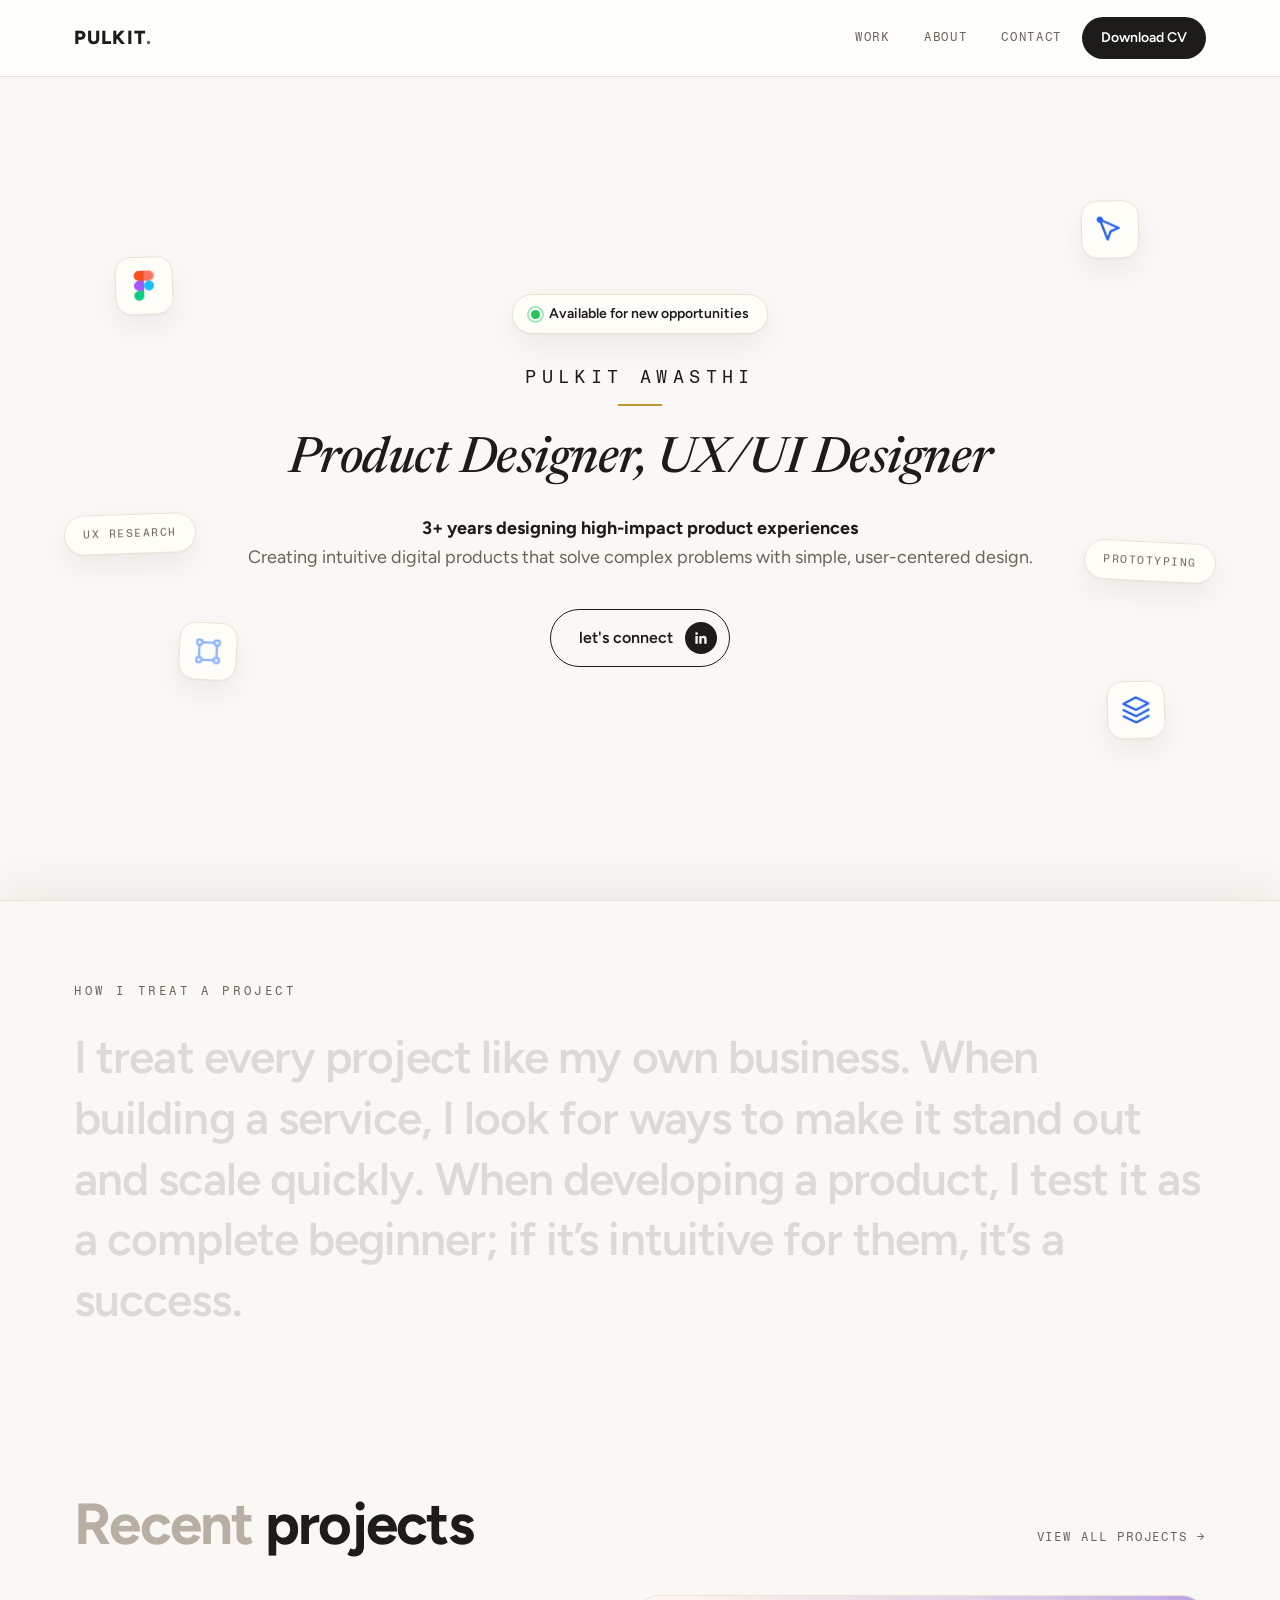
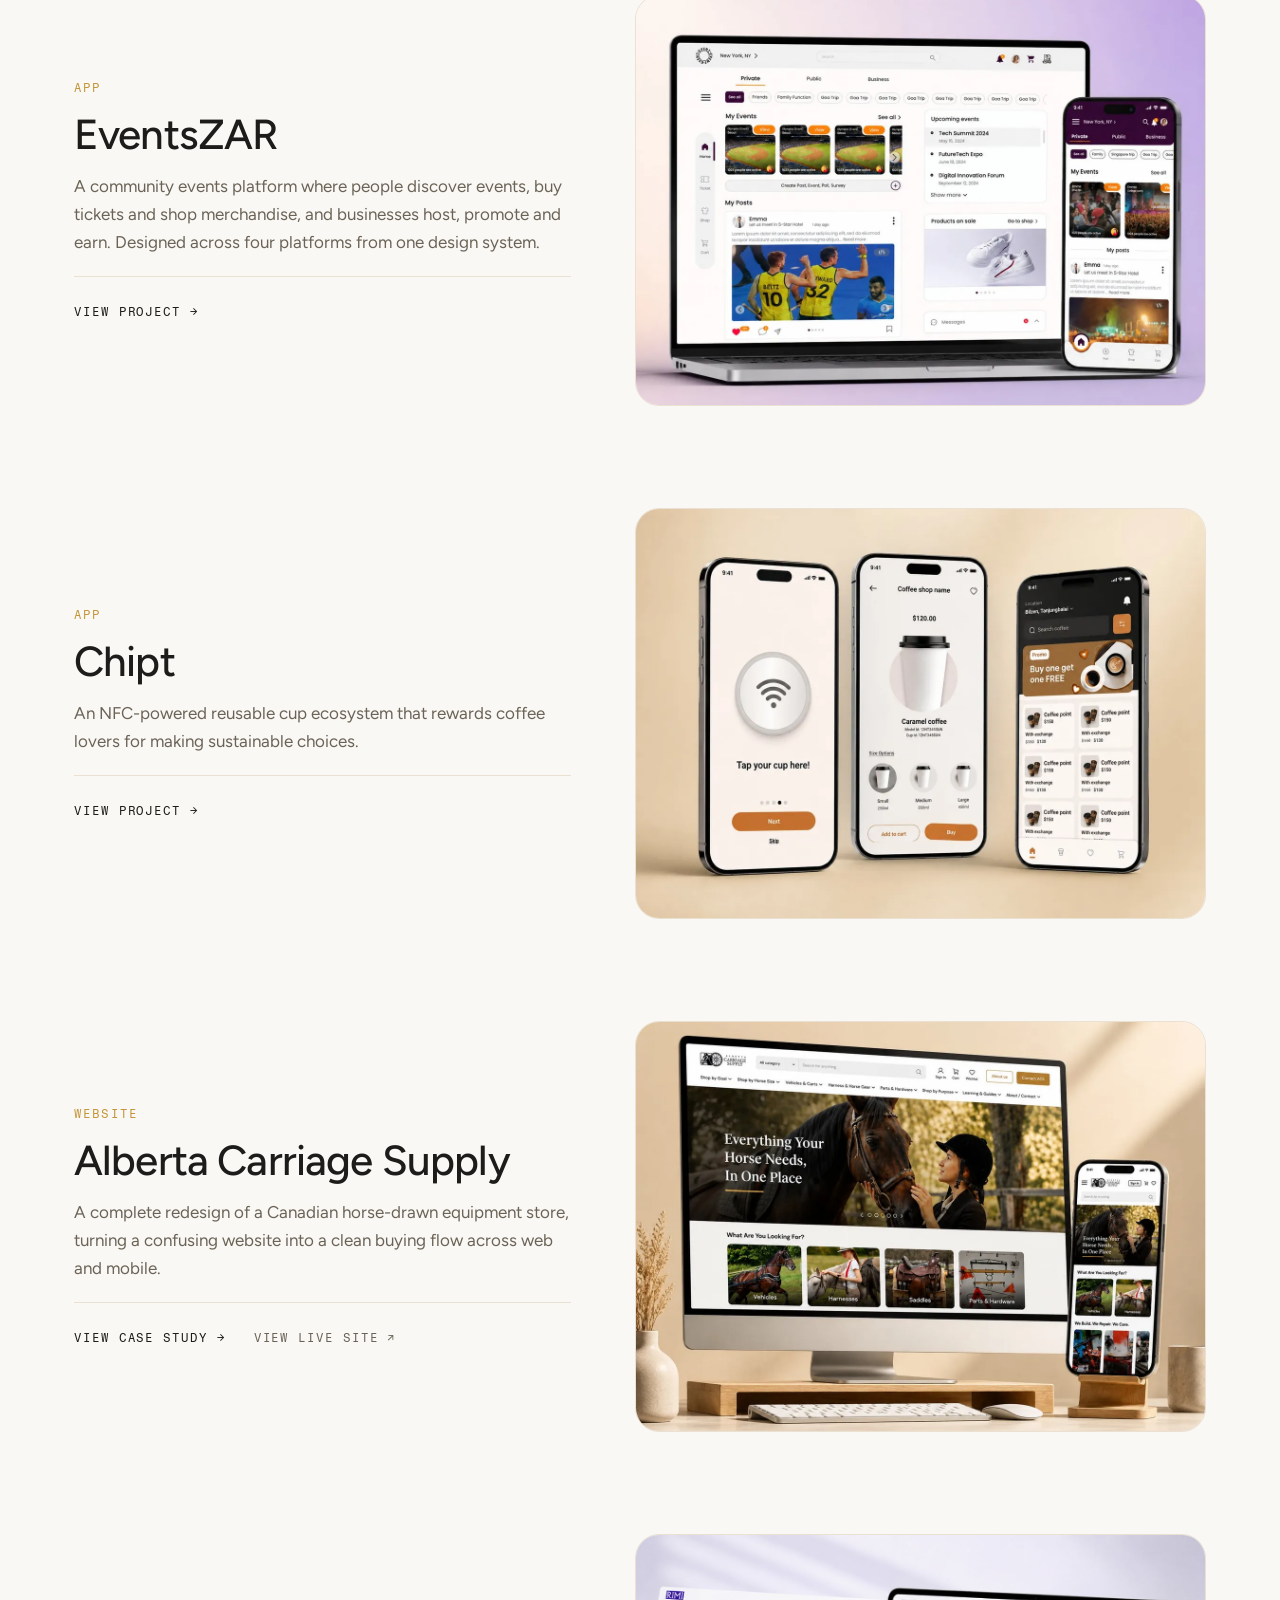
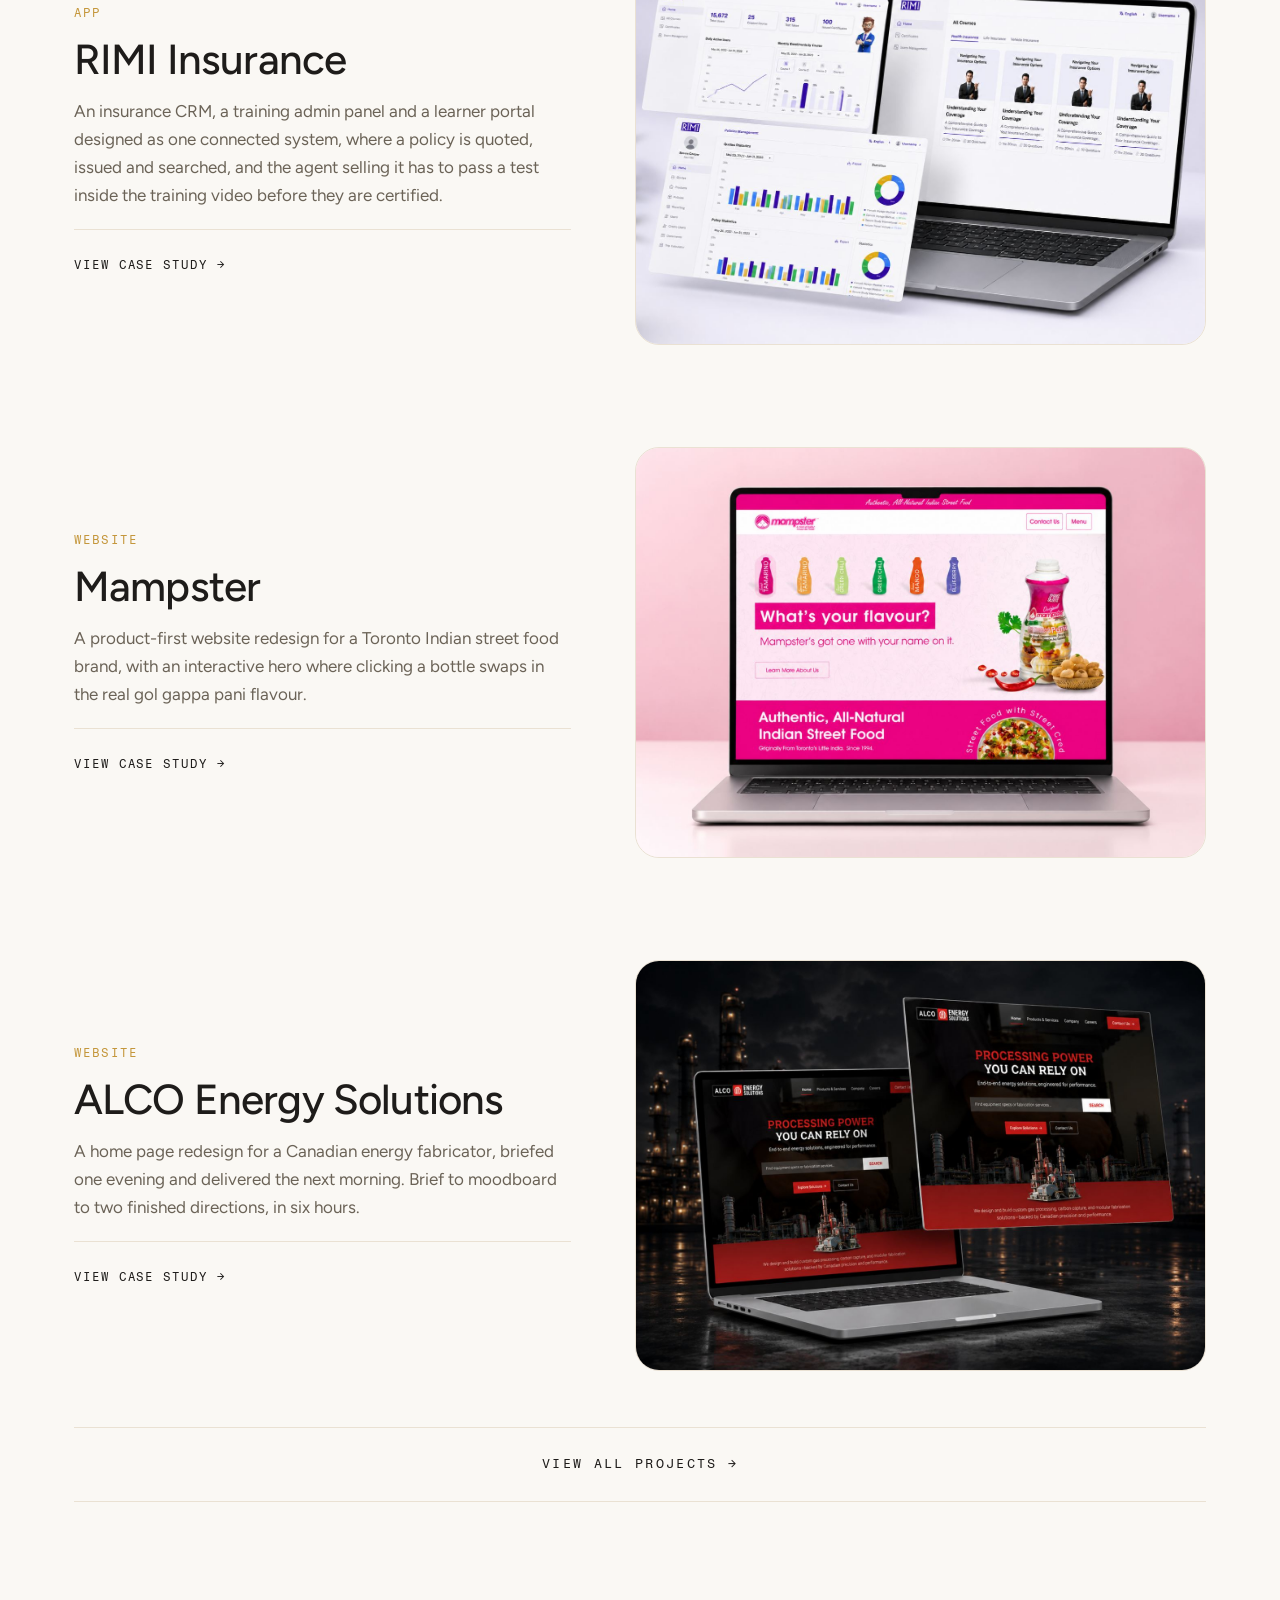
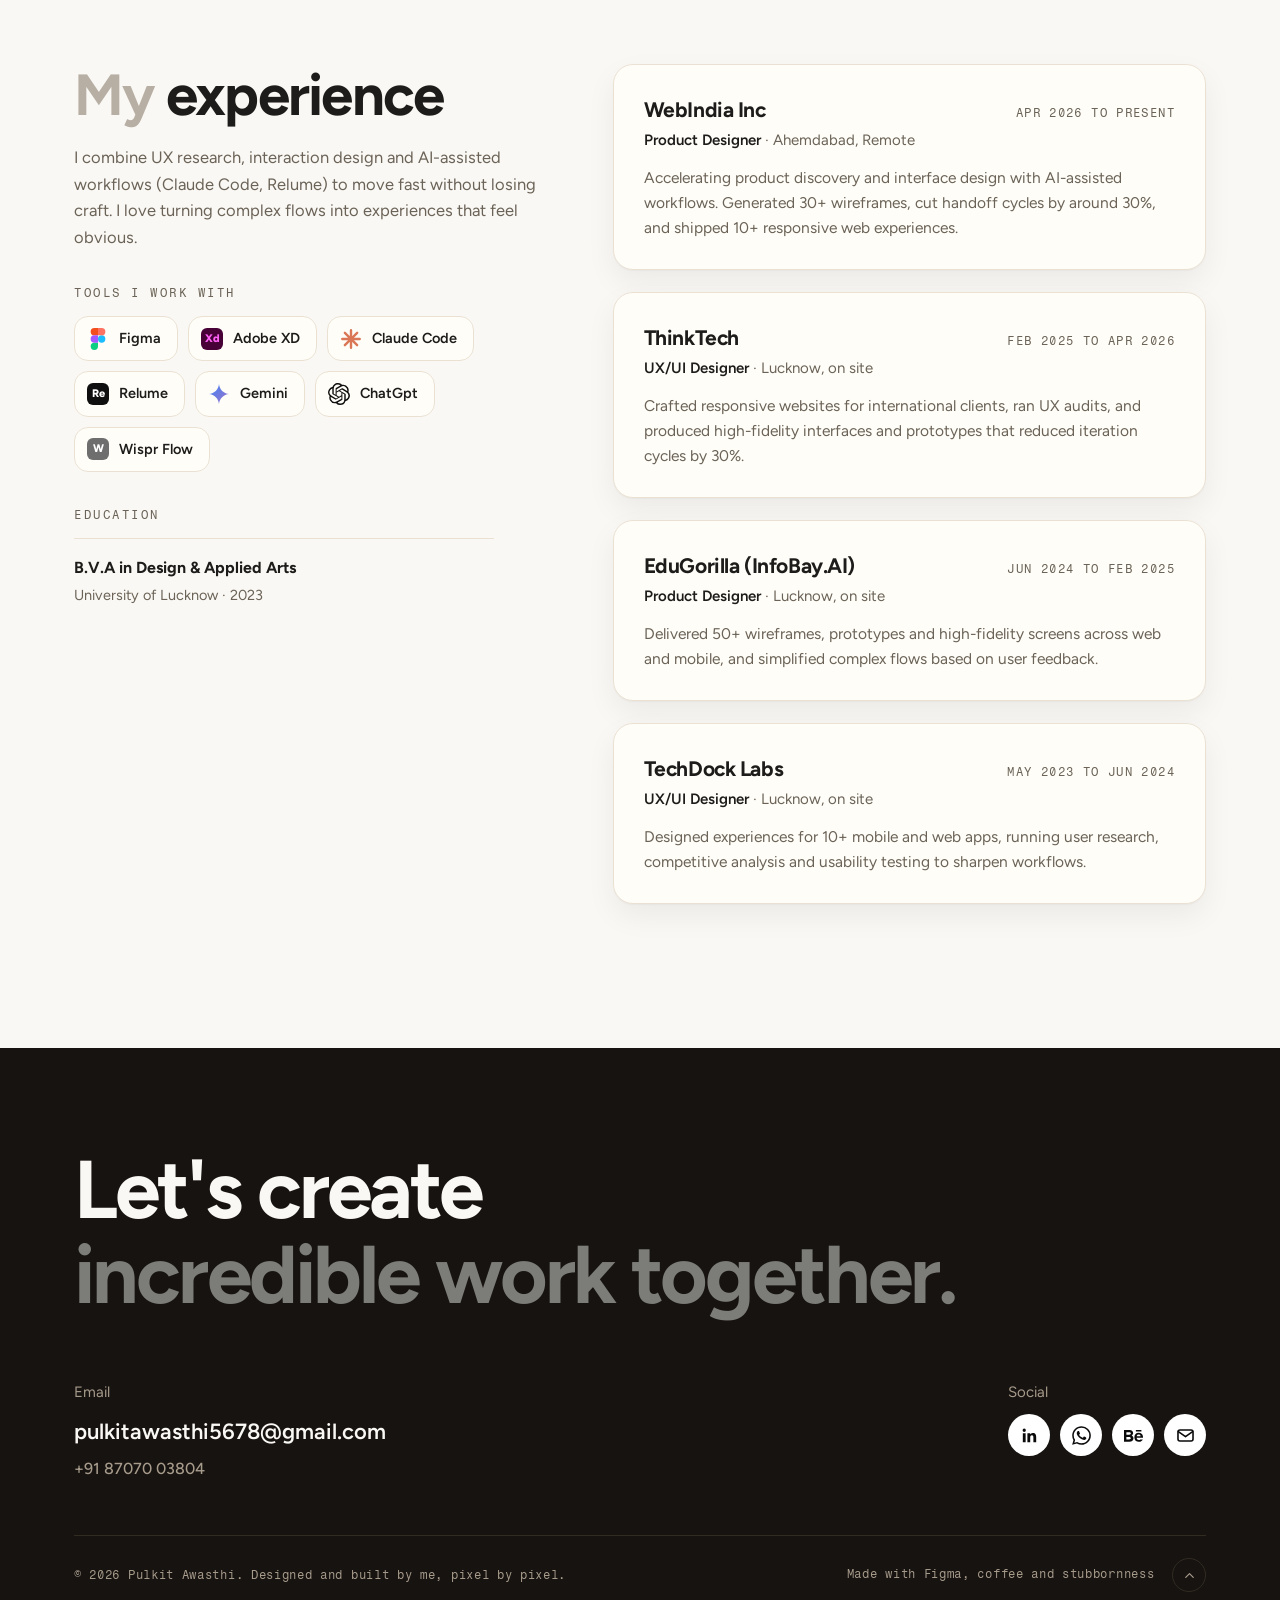
==== index.html @ 22aa4f8e "Update site content (2026-08-12 15:29)" ====
<!DOCTYPE html>
<html lang="en">
<head>
  <meta charset="UTF-8" />
  <meta name="viewport" content="width=device-width, initial-scale=1.0" />
  <title>Pulkit Awasthi | Product Designer & UX/UI Designer</title>
  <meta name="description" content="Portfolio of Pulkit Awasthi, a Product & UX/UI Designer designing high-impact product experiences across SaaS, EdTech, AI and enterprise products." />
  <link rel="icon" type="image/svg+xml" href="images/favicon.svg" />
  <link rel="preconnect" href="https://fonts.googleapis.com" />
  <link rel="preconnect" href="https://fonts.gstatic.com" crossorigin />
  <link href="https://fonts.googleapis.com/css2?family=Figtree:wght@400;500;600;700;800&family=Newsreader:ital,opsz,wght@1,6..72,400;1,6..72,500&family=Fragment+Mono&display=swap" rel="stylesheet" />
  <link rel="stylesheet" href="css/styles.css" />
</head>
<body>

  <!-- NAV -->
  <header class="nav">
    <div class="container nav-inner">
      <a class="logo" href="index.html">PULKIT<span>.</span></a>
      <button class="nav-toggle" aria-label="Menu">&#9776;</button>
      <nav class="nav-links">
        <a href="work.html">Work</a>
        <a href="about.html">About</a>
        <a href="contact.html">Contact</a>
        <a class="btn btn-primary" href="Pulkit_Awasthi_CV.pdf" download>Download CV</a>
      </nav>
    </div>
  </header>

  <!-- HERO -->
  <div class="pin-wrap">
  <section class="hero">
    <!-- Figma -->
    <div class="float f1" title="Figma">
      <svg viewBox="0 0 38 57" xmlns="http://www.w3.org/2000/svg" aria-hidden="true">
        <path fill="#1abcfe" d="M19 28.5a9.5 9.5 0 1 1 19 0 9.5 9.5 0 0 1-19 0z"/>
        <path fill="#0acf83" d="M0 47.5A9.5 9.5 0 0 1 9.5 38H19v9.5a9.5 9.5 0 1 1-19 0z"/>
        <path fill="#ff7262" d="M19 0v19h9.5a9.5 9.5 0 1 0 0-19H19z"/>
        <path fill="#f24e1e" d="M0 9.5A9.5 9.5 0 0 0 9.5 19H19V0H9.5A9.5 9.5 0 0 0 0 9.5z"/>
        <path fill="#a259ff" d="M0 28.5A9.5 9.5 0 0 0 9.5 38H19V19H9.5A9.5 9.5 0 0 0 0 28.5z"/>
      </svg>
    </div>
    <!-- Pen tool -->
    <div class="float f2" title="Pen tool">
      <svg viewBox="0 0 24 24" fill="none" stroke="#2563EB" stroke-width="1.8" stroke-linecap="round" stroke-linejoin="round" aria-hidden="true">
        <path d="M4 4l6 16 2.5-6.5L19 11 4 4z"/>
        <circle cx="4" cy="4" r="1.6" fill="#2563EB"/>
      </svg>
    </div>
    <!-- Vector -->
    <div class="float f3" title="Vector">
      <svg viewBox="0 0 24 24" fill="none" stroke="#8AB4FF" stroke-width="1.8" stroke-linecap="round" stroke-linejoin="round" aria-hidden="true">
        <rect x="3" y="3" width="4" height="4" rx="1"/>
        <rect x="17" y="3" width="4" height="4" rx="1"/>
        <rect x="3" y="17" width="4" height="4" rx="1"/>
        <rect x="17" y="17" width="4" height="4" rx="1"/>
        <path d="M7 5h10M5 7v10M19 7v10M7 19h10"/>
      </svg>
    </div>
    <!-- Layers / design system -->
    <div class="float f4" title="Design system">
      <svg viewBox="0 0 24 24" fill="none" stroke="#2563EB" stroke-width="1.8" stroke-linecap="round" stroke-linejoin="round" aria-hidden="true">
        <path d="M12 2 2 7l10 5 10-5-10-5z"/>
        <path d="m2 12 10 5 10-5"/>
        <path d="m2 17 10 5 10-5"/>
      </svg>
    </div>
    <div class="float pill f5" title="UX">UX Research</div>
    <div class="float pill f6" title="Prototype">Prototyping</div>

    <div class="container">
      <span class="avail-pill" id="site-avail-pill"><span class="dot"></span> Available for new opportunities</span>
      <h1 class="hero-name" id="site-hero-name">Pulkit Awasthi</h1>
      <h2 class="hero-role">
        <span class="ln-a" id="site-hero-a">Product Designer,</span>
        <span class="ln-b" id="site-hero-b">UX/UI Designer</span>
      </h2>
      <p class="hero-lead"><b id="site-hero-strong">3+ years designing high-impact product experiences</b> <span id="site-hero-lead">across SaaS, EdTech, AI and enterprise products at WebIndia, ThinkTech, EduGorilla and TechDock Labs. I turn complex problems into interfaces people actually enjoy using.</span></p>
      <div class="hero-actions">
        <a class="btn btn-primary" id="hero-linkedin" href="#" target="_blank" rel="noopener noreferrer">let's connect <span class="cta-icon" aria-hidden="true"><svg viewBox="0 0 24 24" fill="currentColor" width="16" height="16"><path d="M20.45 20.45h-3.55v-5.57c0-1.33-.03-3.04-1.85-3.04-1.85 0-2.14 1.45-2.14 2.94v5.67H9.36V9h3.41v1.56h.05c.47-.9 1.63-1.85 3.36-1.85 3.6 0 4.27 2.37 4.27 5.45v6.29zM5.34 7.43a2.06 2.06 0 1 1 0-4.12 2.06 2.06 0 0 1 0 4.12zM7.12 20.45H3.56V9h3.56v11.45z"/></svg></span></a>
      </div>
    </div>
  </section>

  <!-- APPROACH — how I treat a project -->
  <section class="approach" id="approach">
    <div class="container">
      <div class="eyebrow" id="site-approach-kicker">How I treat a project</div>
      <p class="statement" id="site-approach">Every project I take on, I treat as my own business. When it is a service, I work like an owner, looking for how it can stand out and grow faster. When it is a product, I flip to being its simplest user, someone with no idea of anything, and if that person can still use it with ease, the design has done its job.</p>
    </div>
  </section>

  <!-- SELECTED PROJECTS -->
  <!-- the reveal sits on .container, not the section: this section has to stay
       opaque to cover the pinned hero, and .reveal starts at opacity 0 -->
  <section class="section" id="work">
    <div class="container reveal">
      <div class="section-head">
        <h2 id="site-projects-heading"><span class="g">Selected</span> projects</h2>
        <a class="head-link" href="work.html">View all projects <span class="arw" aria-hidden="true">&rarr;</span></a>
      </div>
      <div class="pgrid" id="grid" data-limit="4"></div>
      <div class="pgrid-cta">
        <a href="work.html">View all projects <span class="arw" aria-hidden="true">&rarr;</span></a>
      </div>
    </div>
  </section>
  </div><!-- /pin-wrap -->

  <!-- EXPERIENCE -->
  <section class="section reveal" id="experience">
    <div class="container xp-grid">
      <div class="xp-left">
        <h2><span class="g">My</span> experience</h2>
        <p class="xp-desc" id="site-about-desc">I combine UX research, interaction design and AI-assisted workflows to move fast without losing craft.</p>
        <div class="xp-sub">Tools I work with</div>
        <div class="tools-row" id="site-tools"></div>
        <div class="xp-sub">Education</div>
        <div class="edu-card" id="site-education"></div>
      </div>
      <div class="xp-stack" id="site-timeline"></div>
    </div>
  </section>

  <!-- FOOTER -->
  <footer class="footer" id="contact">
    <div class="container">
      <h2 class="foot-big"><span class="w js-cycle">Let's create</span><span class="g">incredible work together.</span></h2>
      <div class="foot-cols">
        <div class="fc">
          <div class="flabel">Email</div>
          <a class="fmail" id="footer-email" href="mailto:pulkitawasthi5678@gmail.com">pulkitawasthi5678@gmail.com</a>
          <a class="fphone" id="footer-phone" href="tel:+918707003804">+91 87070 03804</a>
        </div>
        <div class="fc">
          <div class="flabel">Social</div>
          <div class="socials">
            <a id="footer-linkedin" href="#" target="_blank" rel="noopener noreferrer" aria-label="LinkedIn">
              <svg viewBox="0 0 24 24" fill="currentColor" aria-hidden="true"><path d="M20.45 20.45h-3.55v-5.57c0-1.33-.03-3.04-1.85-3.04-1.85 0-2.14 1.45-2.14 2.94v5.67H9.36V9h3.41v1.56h.05c.47-.9 1.63-1.85 3.36-1.85 3.6 0 4.27 2.37 4.27 5.45v6.29zM5.34 7.43a2.06 2.06 0 1 1 0-4.12 2.06 2.06 0 0 1 0 4.12zM7.12 20.45H3.56V9h3.56v11.45z"/></svg>
            </a>
            <a id="footer-whatsapp" href="#" target="_blank" rel="noopener noreferrer" aria-label="WhatsApp">
              <svg viewBox="0 0 24 24" fill="currentColor" aria-hidden="true"><path d="M17.47 14.38c-.3-.15-1.76-.87-2.03-.97-.27-.1-.47-.15-.67.15-.2.3-.77.96-.94 1.16-.17.2-.35.22-.64.08-.3-.15-1.26-.47-2.4-1.48-.88-.79-1.48-1.76-1.65-2.06-.17-.3-.02-.46.13-.6.13-.14.3-.35.44-.52.15-.17.2-.3.3-.5.1-.2.05-.37-.02-.52-.08-.15-.67-1.62-.92-2.22-.24-.58-.49-.5-.67-.51h-.57c-.2 0-.52.07-.8.37-.27.3-1.04 1.02-1.04 2.5 0 1.47 1.07 2.9 1.22 3.1.15.2 2.1 3.2 5.08 4.49.71.3 1.27.49 1.7.63.72.23 1.37.2 1.88.12.57-.09 1.76-.72 2.01-1.42.25-.7.25-1.3.17-1.42-.07-.12-.27-.2-.57-.35zM12.05 21.79h-.01a9.8 9.8 0 0 1-5-1.37l-.36-.21-3.72.97.99-3.62-.23-.37a9.77 9.77 0 0 1-1.5-5.21c0-5.4 4.4-9.79 9.81-9.79a9.73 9.73 0 0 1 6.93 2.87 9.73 9.73 0 0 1 2.87 6.94c0 5.4-4.4 9.79-9.78 9.79zm8.33-18.11A11.7 11.7 0 0 0 12.05.25C5.56.25.28 5.53.28 12.02c0 2.07.54 4.1 1.57 5.89L.18 23.75l5.98-1.57a11.76 11.76 0 0 0 5.88 1.5h.01c6.49 0 11.77-5.28 11.77-11.77 0-3.14-1.22-6.1-3.44-8.23z"/></svg>
            </a>
            <a href="https://www.behance.net/pulkitawasth" target="_blank" rel="noopener noreferrer" aria-label="Behance">
              <svg viewBox="0 0 24 24" fill="currentColor" aria-hidden="true"><path d="M22 7h-7V5h7v2zm1.726 10c-.442 1.297-2.029 3-5.101 3-3.074 0-5.564-1.729-5.564-5.675 0-3.91 2.325-5.92 5.466-5.92 3.082 0 4.964 1.782 5.375 4.426.078.506.109 1.188.095 2.14H15.97c.13 3.211 3.483 3.312 4.588 2.029h3.168zm-7.686-4h4.965c-.105-1.547-1.136-2.219-2.477-2.219-1.466 0-2.277.768-2.488 2.219zm-9.574 6.988H0V5.021h6.953c5.476.081 5.58 5.444 2.72 6.906 3.461 1.26 3.577 8.061-3.207 8.061zM3 11h3.584c2.508 0 2.906-3-.312-3H3v3zm3.391 3H3v3.016h3.341c3.055 0 2.868-3.016.05-3.016z"/></svg>
            </a>
            <a id="footer-mail" href="mailto:pulkitawasthi5678@gmail.com" aria-label="Email">
              <svg viewBox="0 0 24 24" fill="none" stroke="currentColor" stroke-width="2" stroke-linecap="round" stroke-linejoin="round" aria-hidden="true"><rect x="2.5" y="5" width="19" height="14" rx="2.5"/><path d="m3 7 9 6.5L21 7"/></svg>
            </a>
          </div>
        </div>
      </div>
      <div class="foot-rule"></div>
      <div class="foot-small">
        <div>© <span id="yr"></span> Pulkit Awasthi. Designed and built by me, pixel by pixel.</div>
        <div>Made with Figma, coffee and stubbornness
          <button class="to-top" type="button" aria-label="Back to top">
            <svg viewBox="0 0 24 24" fill="none" stroke="currentColor" stroke-width="2" stroke-linecap="round" stroke-linejoin="round" width="15" height="15"><path d="M18 15l-6-6-6 6"/></svg>
          </button>
        </div>
      </div>
    </div>
  </footer>

  <script>document.getElementById("yr").textContent = new Date().getFullYear();</script>
  <!-- The ?v= stamp is bumped automatically on each publish, so browsers cache this file until it actually changes. -->
  <script src="js/projects.js?v=1786528749"></script>
  <script src="js/store.js"></script>
  <script src="js/main.js"></script>
</body>
</html>
---- css/styles.css ----
/* =========================================================
   Pulkit Awasthi — Portfolio
   Light editorial theme (soft grey page, white cards,
   black pill CTAs, black footer band).
   All colours live here. Change these variables to
   re-theme the entire site.
   ========================================================= */
:root {
  --bg: #FAF8F4;            /* page background                    */
  --bg-soft: #F2EDE3;       /* soft grey blocks (thumbs, inputs)  */
  --surface: #FFFDF8;       /* cards / panels                     */
  --text: #1E1C1A;          /* headings & body                    */
  --muted: #6B6357;         /* secondary text                     */
  --faint: #B8AFA4;         /* the grey half of split headings    */
  --accent: #C4963A;        /* "accent" is black in this theme    */
  --accent-soft: #F0E8DA;   /* tint (badges/hover)                */
  --border: #EAE1D3;        /* hairlines on light                 */

  --dark: #161310;          /* footer band                        */
  --dark-2: #211C16;        /* chips & panels on dark             */
  --dark-border: #322B22;   /* hairlines on dark                  */
  --dark-text: #FAF8F4;     /* primary text on dark               */
  --dark-muted: #A79B8B;    /* secondary text on dark             */

  --radius: 20px;
  --radius-sm: 12px;
  --maxw: 1180px;
  --nav-h: 76px;
  --shadow: 0 1px 2px rgba(0,0,0,.04), 0 12px 30px rgba(0,0,0,.06);
  --shadow-lg: 0 20px 60px rgba(0,0,0,.16);
  --font: "Figtree", -apple-system, BlinkMacSystemFont, "Segoe UI", Roboto, Helvetica, Arial, sans-serif;
  --serif: "Newsreader", Georgia, "Times New Roman", serif;
  --mono: "Fragment Mono", ui-monospace, SFMono-Regular, Menlo, monospace;
  --transition: .25s cubic-bezier(.4,0,.2,1);
}

* { box-sizing: border-box; margin: 0; padding: 0; }
html { scroll-behavior: smooth; }
body {
  font-family: var(--font);
  background: var(--bg);
  color: var(--text);
  line-height: 1.6;
  -webkit-font-smoothing: antialiased;
  text-rendering: optimizeLegibility;
}
img { max-width: 100%; display: block; }
a { color: inherit; text-decoration: none; }
.container { width: 100%; max-width: var(--maxw); margin: 0 auto; padding: 0 24px; }

/* ---------- Typography ---------- */
h1,h2,h3,h4 { line-height: 1.08; letter-spacing: -.025em; font-weight: 700; }
.eyebrow {
  font-family: var(--mono); font-size: 12px; font-weight: 400; letter-spacing: .3em;
  text-transform: uppercase; color: var(--muted);
}
.lead { font-size: 19px; color: var(--muted); }

/* ---------- Buttons ---------- */
.btn {
  display: inline-flex; align-items: center; gap: 8px;
  padding: 13px 26px; border-radius: 100px; font-weight: 600; font-size: 15px;
  border: 1px solid transparent; cursor: pointer; transition: var(--transition);
  font-family: var(--font);
}
.btn-primary { background: var(--text); color: #fff; }
.btn-primary:hover { transform: translateY(-2px); box-shadow: 0 10px 24px rgba(0,0,0,.25); }
.btn-ghost { background: transparent; color: var(--text); border-color: #CFCFCA; }
.btn-ghost:hover { border-color: var(--text); }
.arw { display: inline-block; transition: var(--transition); }
a:hover > .arw { transform: translate(2px, -2px); }

/* ---------- Nav ---------- */
.nav {
  position: sticky; top: 0; z-index: 100;
  background: rgba(255,255,255,.82); backdrop-filter: blur(12px);
  border-bottom: 1px solid var(--border);
  transition: transform .32s ease, opacity .32s ease;
}
/* hidden while the page is being scrolled; shown again the moment scrolling stops */
.nav.is-scrolling { transform: translateY(-100%); opacity: 0; pointer-events: none; }
@media (prefers-reduced-motion: reduce) { .nav { transition: none; } .nav.is-scrolling { transform: none; opacity: 1; pointer-events: auto; } }
.nav-inner { display: flex; align-items: center; justify-content: space-between; height: var(--nav-h); }
.logo { font-weight: 800; font-size: 19px; letter-spacing: .06em; }
.logo span { color: var(--muted); }
.nav-links { display: flex; align-items: center; gap: 6px; }
.nav-links a {
  padding: 8px 14px; border-radius: 100px; font-family: var(--mono); font-size: 12px;
  letter-spacing: .14em; text-transform: uppercase; color: var(--muted); transition: var(--transition);
}
.nav-links a:hover { color: var(--text); }
.nav-links a.active { color: var(--text); }
.nav-links .btn { padding: 9px 18px; font-family: var(--font); font-size: 14px; letter-spacing: 0; text-transform: none; }
.nav-links .btn-primary { color: #fff; }
.nav-links .btn-primary:hover { color: #fff; background: var(--text); }
.nav-toggle { display: none; background: none; border: none; font-size: 24px; cursor: pointer; color: var(--text); }

/* =========================================================
   Hero (light) — availability pill, split-colour title,
   bold-lead paragraph, LinkedIn CTA
   ========================================================= */
.hero {
  position: sticky; top: var(--nav-h); overflow: hidden; text-align: center;
  /* the nav is --nav-h plus its 1px bottom border: match it exactly, or the hero
     is a hair taller than its sticky slot and creeps before it pins */
  min-height: calc(100svh - var(--nav-h) - 1px);
  display: flex; flex-direction: column; justify-content: center;
  padding: 24px 0 40px; z-index: 0;
}
/* the hero is pinned only inside .pin-wrap: the approach section slides over it,
   then the whole wrap scrolls away so the hero never ghosts behind later sections */
.pin-wrap { position: relative; }
.approach, .section, .footer { position: relative; z-index: 2; }
.approach, .section { background: var(--bg); }
.approach { box-shadow: 0 -18px 40px rgba(30,28,26,.05); border-top: 1px solid var(--border); }
.hero .container { position: relative; z-index: 2; }
.hero-fluid { position: absolute; inset: 0; width: 100%; height: 100%; pointer-events: none; z-index: 0; }
/* floating design-tool icons (parallax toward the cursor, gentle bob) */
.hero .float {
  position: absolute; z-index: 1; display: flex; align-items: center; justify-content: center;
  width: 58px; height: 58px; padding: 13px;
  background: var(--surface); border: 1px solid var(--border); border-radius: 16px;
  box-shadow: var(--shadow); will-change: transform;
}
.hero .float svg { width: 100%; height: 100%; }
.hero .float.pill {
  width: auto; height: auto; padding: 10px 18px; border-radius: 100px;
  font-family: var(--mono); font-size: 11px; letter-spacing: .14em; text-transform: uppercase; color: var(--muted);
}
.hero .f1 { top: 22%; left: 9%; }
.hero .f2 { top: 16%; right: 11%; }
.hero .f3 { bottom: 26%; left: 14%; }
.hero .f4 { bottom: 20%; right: 9%; }
.hero .f5 { top: 52%; left: 5%; }
.hero .f6 { top: 56%; right: 5%; }
@media (max-width: 1000px) { .hero .float { display: none; } }
.hero .avail-pill {
  display: inline-flex; align-items: center; gap: 9px;
  background: var(--surface); border: 1px solid var(--border); border-radius: 100px;
  padding: 8px 18px; font-size: 14px; font-weight: 600; box-shadow: var(--shadow);
}
.hero .avail-pill .dot {
  width: 9px; height: 9px; border-radius: 50%; background: #22C55E; position: relative; flex: none;
}
.hero .avail-pill .dot::after {
  content: ""; position: absolute; inset: -4px; border-radius: 50%;
  border: 2px solid rgba(34,197,94,.4); animation: pulse 2s ease-out infinite;
}
@keyframes pulse { 0% { transform: scale(.6); opacity: 1; } 100% { transform: scale(1.3); opacity: 0; } }
.hero-name {
  font-family: var(--mono); font-size: 18px; font-weight: 400; letter-spacing: .3em;
  text-transform: uppercase; color: var(--text); margin: 34px 0 0;
}
.hero-name::after { content: ""; display: block; width: 44px; height: 2px; background: var(--accent); margin: 16px auto 0; }
.hero-role {
  font-family: var(--serif); font-style: italic; font-weight: 500;
  font-size: clamp(34px, 4.4vw, 50px); letter-spacing: -.01em; line-height: 1.12;
  color: var(--text); margin: 26px 0 26px;
}
.hero-role .ln-a { color: var(--text); }
.hero-role .ln-b { color: var(--text); }
/* wide enough to hold the second line of the lead on one line at desktop widths */
.hero-lead { max-width: 900px; margin: 0 auto; font-size: 18px; line-height: 1.65; color: var(--muted); font-weight: 400; }
/* the bold opening phrase owns its own line, the rest of the lead follows underneath */
.hero-lead b { display: block; color: var(--text); font-weight: 700; }
.hero-actions { display: flex; align-items: center; justify-content: center; gap: 14px; margin-top: 36px; flex-wrap: wrap; }
/* ghost CTA: outlined at rest, fills on hover */
.hero-actions .btn { font-size: 16px; padding: 12px 12px 12px 28px; gap: 12px;
  background: transparent; color: var(--text); border: 1.5px solid var(--text); }
.hero-actions .btn .cta-arw {
  width: 32px; height: 32px; border-radius: 50%; background: var(--text); color: var(--bg);
  display: inline-flex; align-items: center; justify-content: center; font-size: 15px;
  transition: var(--transition);
}
/* LinkedIn mark rides in a filled circle, same treatment as the arrow CTA */
.hero-actions .btn .cta-icon {
  width: 32px; height: 32px; border-radius: 50%; background: var(--text); color: var(--bg);
  display: inline-flex; align-items: center; justify-content: center; flex: none;
  transition: var(--transition);
}
.hero-actions .btn .cta-icon svg { width: 16px; height: 16px; display: block; }
.hero-actions .btn:hover { background: var(--text); color: var(--bg); transform: none; box-shadow: none; }
.hero-actions .btn:hover .cta-arw { background: var(--bg); color: var(--text); transform: translate(3px, -3px); }
.hero-actions .btn:hover .cta-icon { background: var(--bg); color: var(--text); }
.hero-meta { margin-top: 26px; display: flex; justify-content: center; gap: 10px; flex-wrap: wrap; }
.pbadge {
  display: inline-flex; align-items: center; gap: 8px;
  border: 1px solid var(--border); background: var(--surface); border-radius: 100px;
  padding: 7px 15px; font-family: var(--mono); font-size: 11.5px; letter-spacing: .1em;
  text-transform: uppercase; color: var(--muted);
}

/* =========================================================
   Approach — statement with grey → dark word reveal
   ========================================================= */
/* same vertical rhythm as .section, so the gap into Selected projects matches
   the gap from projects into Experience */
.approach { padding: clamp(56px, 9vh, 110px) 0; }
.approach .statement {
  font-size: clamp(26px, 3.6vw, 46px); font-weight: 600; line-height: 1.32;
  letter-spacing: -.02em; max-width: 100%; margin-top: 26px;
}
.approach .word { opacity: .13; transition: opacity .18s linear; }
@media (prefers-reduced-motion: reduce) { .approach .word { opacity: 1 !important; } }

/* =========================================================
   Projects — card grid
   ========================================================= */
.section { padding: clamp(56px, 9vh, 110px) 0; }
.section-head { display: flex; align-items: end; justify-content: space-between; gap: 20px; margin-bottom: 40px; flex-wrap: wrap; }
.section-head h2 { font-size: clamp(34px, 4.6vw, 58px); letter-spacing: -.03em; }
.section-head h2 .g { color: var(--faint); }
.section-head .head-link {
  font-family: var(--mono); font-size: 12px; letter-spacing: .16em; text-transform: uppercase;
  color: var(--muted); padding-bottom: 8px;
}
.section-head .head-link:hover { color: var(--text); }

/* vertical project rows, one per line: text left, big thumbnail right */
.pgrid { display: grid; grid-template-columns: 1fr; gap: clamp(56px, 8vw, 110px); }
.pcard {
  background: transparent; border: none; cursor: pointer;
  display: grid; grid-template-columns: 1fr 1.15fr; gap: clamp(28px, 5vw, 70px); align-items: center;
}
@media (max-width: 860px) { .pcard { grid-template-columns: 1fr; gap: 22px; } .pcard .pthumb { order: -1; } }
.pcard:focus-visible { outline: 2px solid var(--text); outline-offset: 6px; }
.pcard .pthumb {
  aspect-ratio: 16 / 11.5; background: var(--bg-soft); overflow: hidden;
  border-radius: 24px; border: 1px solid var(--border);
}
.pcard .pthumb img { width: 100%; height: 100%; object-fit: cover; transition: transform .6s cubic-bezier(.4,0,.2,1); }
.pcard:hover .pthumb img { transform: scale(1.03); }
.pcard .pthumb .ph {
  height: 100%; display: flex; align-items: center; justify-content: center;
  color: var(--muted); font-weight: 700; font-size: 18px; opacity: .55; padding: 20px; text-align: center;
}
.pcard .pbody { display: flex; flex-direction: column; gap: 14px; }
.pcard .plabels { display: flex; justify-content: space-between; gap: 16px; font-family: var(--mono); font-size: 12px; letter-spacing: .18em; text-transform: uppercase; }
.pcard .plabels .pl-a { color: var(--accent); }
.pcard .plabels .pl-b { color: var(--faint); }
.pcard .pkicker { font-family: var(--mono); font-size: 11px; letter-spacing: .18em; text-transform: uppercase; color: var(--accent); }
.pcard h3 { font-size: clamp(28px, 3.4vw, 42px); font-weight: 500; letter-spacing: -.02em; }
.pcard .psummary { color: var(--muted); font-size: 17px; line-height: 1.65; max-width: 52ch; }
.pcard .prule { border-top: 1px solid var(--border); margin-top: 6px; }
.pgrid-cta {
  display: flex; justify-content: center; margin-top: 56px; padding: 26px 0;
  border-top: 1px solid var(--border); border-bottom: 1px solid var(--border);
}
.pgrid-cta a {
  display: inline-flex; align-items: center; gap: 10px;
  font-family: var(--mono); font-size: 13px; letter-spacing: .18em; text-transform: uppercase;
  color: var(--text);
}
.pgrid-cta a .arw { transition: transform .25s ease; }
.pgrid-cta a:hover { color: var(--accent); }
.pgrid-cta a:hover .arw { transform: translateX(6px); }
.pcard .plinks { display: flex; align-items: baseline; gap: 28px; flex-wrap: wrap; }
.pcard .plink {
  padding-top: 12px; font-family: var(--mono); font-size: 12px;
  letter-spacing: .16em; text-transform: uppercase; color: var(--text);
}
.pcard .plink:hover { color: var(--accent); }
.pcard .plink.sec { color: var(--muted); }
.pcard .plink.sec:hover { color: var(--text); }

/* ---------- Work page: two-up vertical cards (thumbnail on top, copy below) ---------- */
.pgrid.pgrid-2 {
  grid-template-columns: repeat(2, 1fr);
  gap: clamp(46px, 5vw, 72px) clamp(24px, 3vw, 40px);
}
.pgrid.pgrid-2 .pcard {
  display: flex; flex-direction: column; align-items: stretch; gap: 22px; height: 100%;
}
.pgrid.pgrid-2 .pcard .pthumb { order: -1; aspect-ratio: 16 / 11; border-radius: 20px; }
.pgrid.pgrid-2 .pcard .pbody { flex: 1; gap: 12px; }
.pgrid.pgrid-2 .pcard h3 { font-size: clamp(24px, 2.3vw, 32px); }
.pgrid.pgrid-2 .pcard .psummary { font-size: 16px; line-height: 1.6; max-width: none; }
/* rule + CTAs sit at the card foot so every card in a row lines up */
.pgrid.pgrid-2 .pcard .prule { margin-top: auto; }
.pgrid.pgrid-2 .pcard .plinks { gap: 22px; }
@media (max-width: 720px) {
  .pgrid.pgrid-2 { grid-template-columns: 1fr; gap: 48px; }
}

.tslide .tq::before { content: "\201C"; display: block; font-size: 58px; line-height: .55; color: var(--accent); margin-bottom: 16px; }
.tslide .tn { font-family: var(--mono); font-size: 12px; letter-spacing: .16em; text-transform: uppercase; color: var(--text); }
.tslide .tr { font-size: 14px; color: var(--muted); margin-top: 3px; }
.tslide .twho { margin-top: auto; padding-top: 22px; }
.tnav { display: flex; align-items: center; gap: 12px; }
.tbtn {
  width: 46px; height: 46px; border-radius: 50%; border: 1px solid var(--border);
  background: var(--bg); color: var(--text); font-size: 17px; cursor: pointer;
  display: inline-flex; align-items: center; justify-content: center; transition: var(--transition);
}
.tbtn:hover { background: var(--text); color: var(--bg); border-color: var(--text); }
.empty { color: var(--muted); padding: 30px 0; }

/* ---------- Work page filters ---------- */
.page-head { padding: clamp(56px, 9vh, 100px) 0 10px; }
.page-head h1 { font-size: clamp(40px, 6.4vw, 84px); letter-spacing: -.035em; max-width: 16ch; }
.page-head h1 .g { color: var(--faint); }
.page-head .lead { margin-top: 18px; max-width: 60ch; }
.filters { display: flex; gap: 8px; margin: 34px 0 6px; flex-wrap: wrap; }
.filter {
  border: 1px solid var(--border); background: var(--surface); border-radius: 100px;
  padding: 9px 20px; font-family: var(--mono); font-size: 12px; letter-spacing: .12em;
  text-transform: uppercase; color: var(--muted); cursor: pointer; transition: var(--transition);
}
.filter:hover { color: var(--text); border-color: var(--text); }
.filter.active { background: var(--text); border-color: var(--text); color: #fff; }

/* =========================================================
   Experience — sticky left intro, stacking cards right
   ========================================================= */
.xp-grid { display: grid; grid-template-columns: minmax(300px, 1fr) minmax(0, 1.25fr); gap: clamp(36px, 5vw, 84px); align-items: start; }
.xp-left { position: sticky; top: calc(var(--nav-h) + 34px); }
.xp-left h2 { font-size: clamp(34px, 4.6vw, 58px); letter-spacing: -.03em; }
.xp-left h2 .g { color: var(--faint); }
.xp-left .xp-desc { color: var(--muted); font-size: 16.5px; margin-top: 18px; max-width: 42ch; }
.xp-left .xp-sub {
  font-family: var(--mono); font-size: 11.5px; letter-spacing: .22em; text-transform: uppercase;
  color: var(--muted); margin: 34px 0 14px;
}
.tools-row { display: flex; flex-wrap: wrap; gap: 10px; }
.tool-chip {
  display: inline-flex; align-items: center; gap: 10px;
  background: var(--surface); border: 1px solid var(--border); border-radius: 14px;
  padding: 10px 16px 10px 12px; font-weight: 600; font-size: 14.5px;
}
.tool-chip .ticon { width: 22px; height: 22px; display: flex; align-items: center; justify-content: center; flex: none; }
.tool-chip .ticon svg { width: 100%; height: 100%; }
.tool-chip .ticon.badge {
  border-radius: 6px; font-weight: 800; font-size: 11px; color: #fff; letter-spacing: 0;
}
.edu-card { border-top: 1px solid var(--border); padding-top: 16px; max-width: 42ch; }
.edu-card .deg { font-weight: 700; font-size: 16px; }
.edu-card .sch { color: var(--muted); font-size: 14.5px; margin-top: 3px; }

.xp-stack { display: flex; flex-direction: column; gap: 22px; }
.xp-card {
  position: sticky; /* JS sets a per-card top offset so earlier titles stay visible */
  background: var(--surface); border: 1px solid var(--border); border-radius: var(--radius);
  padding: 28px 30px; box-shadow: var(--shadow);
}
.xp-card .xp-top { display: flex; justify-content: space-between; gap: 16px; align-items: baseline; flex-wrap: wrap; }
.xp-card .co { font-size: 21px; font-weight: 700; letter-spacing: -.02em; }
.xp-card .when { font-family: var(--mono); font-size: 11.5px; letter-spacing: .12em; text-transform: uppercase; color: var(--muted); white-space: nowrap; }
.xp-card .role { color: var(--text); font-weight: 600; font-size: 15px; margin-top: 2px; }
.xp-card .loc { color: var(--muted); font-weight: 400; }
.xp-card p { color: var(--muted); font-size: 15.5px; margin-top: 14px; }

/* =========================================================
   About page
   ========================================================= */
.about-hero { padding: clamp(64px, 10vh, 120px) 0 clamp(30px, 5vh, 60px); }
.about-hero h1 { font-size: clamp(42px, 6.6vw, 88px); letter-spacing: -.035em; }
.about-hero h1 .g { color: var(--faint); }
.about-hero .about-text {
  max-width: 62ch; font-size: clamp(18px, 2.1vw, 22px); line-height: 1.55;
  color: var(--muted); font-weight: 600; margin-top: 26px;
}
.about-hero .about-text b { color: var(--text); font-weight: 700; }
.work-link-row { padding: 0 0 clamp(70px, 10vh, 120px); }
.work-link-row a {
  display: flex; align-items: center; justify-content: space-between; gap: 20px;
  border-top: 1px solid var(--border); border-bottom: 1px solid var(--border);
  padding: 34px 6px; font-size: clamp(26px, 3.6vw, 44px); font-weight: 700; letter-spacing: -.025em;
  transition: var(--transition);
}
.work-link-row a:hover { padding-left: 18px; color: var(--text); }
.work-link-row .arw { font-size: .9em; }

/* =========================================================
   Contact page — takeaway card
   ========================================================= */
.contact-wrap { padding: clamp(56px, 9vh, 100px) 0 clamp(80px, 12vh, 140px); }
.contact-grid { display: grid; grid-template-columns: 1.1fr .9fr; gap: clamp(36px, 6vw, 90px); align-items: center; }
.contact-copy h1 { font-size: clamp(40px, 6vw, 78px); letter-spacing: -.035em; }
.contact-copy h1 .g { color: var(--faint); }
.contact-copy .lead { margin-top: 20px; max-width: 46ch; }
.contact-ctas { display: flex; gap: 14px; margin-top: 34px; flex-wrap: wrap; }
.contact-ctas .btn { font-size: 16px; padding: 15px 30px; }

.take-card {
  background: var(--surface); border: 1px solid var(--border); border-radius: 24px;
  padding: 34px; box-shadow: var(--shadow-lg); position: relative; overflow: hidden;
}
.take-card::before {
  content: ""; position: absolute; top: 0; left: 0; right: 0; height: 6px; background: var(--text);
}
.take-card .tk-label { font-family: var(--mono); font-size: 11px; letter-spacing: .22em; text-transform: uppercase; color: var(--muted); }
.take-card .tk-name { font-size: 28px; font-weight: 800; letter-spacing: -.02em; margin-top: 14px; }
.take-card .tk-role { color: var(--muted); font-weight: 600; margin-top: 2px; font-size: 15px; }
.take-card .tk-rows { margin-top: 24px; border-top: 1px solid var(--border); }
.take-card .fitem { border-bottom: 1px solid var(--border); margin: 0; padding: 13px 2px; }
.take-card .tk-foot { display: flex; gap: 8px; margin-top: 22px; flex-wrap: wrap; }
.take-card .pbadge { background: var(--bg); }

/* =========================================================
   Footer — black band (big two-tone line, email + socials)
   ========================================================= */
.footer { background: var(--dark); color: var(--dark-text); padding: clamp(70px, 11vh, 130px) 0 34px; margin-top: clamp(40px, 7vh, 80px); }
.foot-big { font-size: clamp(40px, 6.4vw, 88px); font-weight: 700; letter-spacing: -.035em; line-height: 1.04; }
.foot-big .w { color: var(--dark-text); display: block; transition: opacity .4s ease, transform .4s ease; }
.foot-big .w.out { opacity: 0; transform: translateY(14px); }
@media (prefers-reduced-motion: reduce) { .foot-big .w { transition: none; } }
.foot-big .g { color: #7C7C78; display: block; }
.foot-cols { display: flex; justify-content: space-between; gap: 40px; flex-wrap: wrap; margin-top: clamp(40px, 7vh, 70px); }
.flabel { color: var(--dark-muted); font-size: 15px; margin-bottom: 10px; }
.fmail { font-size: clamp(18px, 2.2vw, 22px); font-weight: 600; color: var(--dark-text); }
.fmail:hover { text-decoration: underline; }
.fphone { display: block; color: var(--dark-muted); font-weight: 500; margin-top: 6px; }
.fphone:hover { color: var(--dark-text); }
.socials { display: flex; gap: 10px; }
.socials a {
  width: 42px; height: 42px; border-radius: 50%; background: #fff; color: #0A0A0A;
  display: inline-flex; align-items: center; justify-content: center; transition: var(--transition);
}
.socials a:hover { transform: translateY(-3px); }
.socials svg { width: 19px; height: 19px; }
.foot-rule { border-top: 1px solid var(--dark-border); margin-top: clamp(36px, 6vh, 60px); }
.foot-small {
  display: flex; justify-content: space-between; align-items: center; gap: 14px; flex-wrap: wrap;
  padding-top: 22px; color: var(--dark-muted); font-family: var(--mono); font-size: 11.5px; letter-spacing: .06em;
}
.foot-small .to-top {
  border: 1px solid var(--dark-border); background: none; color: var(--dark-muted); border-radius: 50%;
  width: 34px; height: 34px; display: inline-flex; align-items: center; justify-content: center;
  cursor: pointer; transition: var(--transition); margin-left: 10px; vertical-align: middle;
}
.foot-small .to-top:hover { color: var(--dark-text); border-color: var(--dark-text); }
.fitem {
  display: flex; align-items: center; gap: 10px; font-size: 16px; font-weight: 500;
  color: var(--text); margin-bottom: 10px;
}
.fitem a:hover { text-decoration: underline; }
.copy-btn {
  border: 1px solid var(--border); background: none; border-radius: 6px; width: 24px; height: 24px;
  display: inline-flex; align-items: center; justify-content: center; cursor: pointer;
  color: var(--muted); transition: var(--transition); flex: none;
}
.copy-btn:hover { border-color: var(--text); color: var(--text); }
.copy-btn.copied { border-color: #16a34a; color: #16a34a; }

/* ---------- Scroll reveal ---------- */
.reveal { opacity: 0; transform: translateY(34px); transition: opacity .75s cubic-bezier(.22,1,.36,1), transform .75s cubic-bezier(.22,1,.36,1); }
.reveal.in { opacity: 1; transform: none; }
.item-reveal { opacity: 0; transform: translateY(18px); transition: opacity .6s ease, transform .6s ease; }
.item-reveal.in { opacity: 1; transform: none; }
@media (prefers-reduced-motion: reduce) {
  .reveal, .item-reveal { opacity: 1 !important; transform: none !important; transition: none !important; }
  .hero .avail-pill .dot::after { animation: none; }
}

/* =========================================================
   Case study page
   ========================================================= */
.cs-hero { padding: 60px 0 40px; }
.cs-back {
  color: var(--muted); font-family: var(--mono); font-size: 12px; letter-spacing: .16em; text-transform: uppercase;
  display: inline-flex; gap: 6px; align-items: center; margin-bottom: 30px;
}
.cs-back:hover { color: var(--text); }
.cs-hero h1 { font-size: clamp(34px, 6vw, 62px); max-width: 18ch; margin: 14px 0 20px; }
.cs-hero .lead { max-width: 62ch; }
.cs-meta { display: flex; gap: 44px; flex-wrap: wrap; margin-top: 34px; padding-top: 30px; border-top: 1px solid var(--border); }
.cs-meta .k { font-family: var(--mono); font-size: 11px; letter-spacing: .2em; text-transform: uppercase; color: var(--muted); margin-bottom: 4px; }
.cs-meta .v { font-weight: 600; font-size: 15px; }
.cs-cover { border-radius: var(--radius); overflow: hidden; margin: 44px 0; border: 1px solid var(--border); background: var(--surface); }
.cs-cover img { width: 100%; }
.cs-cover .ph { padding: 120px 20px; text-align: center; color: var(--muted); font-weight: 700; font-size: 22px; opacity: .5; }

.cs-embed { max-width: var(--maxw); margin: 52px auto 10px; padding: 0 24px; }
.cs-embed .inner { margin: 0 0 18px; }
.cs-embed .inner h2 { font-size: 28px; }
.cs-embed .frame {
  position: relative; width: 100%; height: 82vh; min-height: 480px; overflow: hidden;
  background: #111; border: 1px solid var(--border); border-radius: var(--radius); box-shadow: var(--shadow);
}
.cs-embed .frame.portrait { height: 88vh; }
.cs-embed iframe { position: absolute; inset: 0; width: 100% !important; height: 100% !important; border: 0; }

/* preview-mode banner */
.preview-bar {
  position: fixed; bottom: 0; left: 0; right: 0; z-index: 200; text-align: center;
  font-size: 13px; font-weight: 600; padding: 9px 16px; line-height: 1.4;
}
.preview-bar.ok { background: #ECFDF3; color: #067647; border-top: 1px solid #ABEFC6; }
.preview-bar.warn { background: #FEF3F2; color: #B42318; border-top: 1px solid #FECDCA; }

.cs-body { display: grid; grid-template-columns: 1fr; gap: 0; max-width: 760px; margin: 0 auto; }
.cs-block { padding: 40px 0; border-bottom: 1px solid var(--border); }
.cs-block:last-child { border-bottom: none; }
.cs-block h2 { font-size: 28px; margin-bottom: 16px; }
.cs-block p { color: var(--muted); font-size: 17px; margin-bottom: 14px; }
.cs-block ul { color: var(--muted); font-size: 17px; padding-left: 20px; }
.cs-block li { margin-bottom: 8px; }

.cs-gallery { max-width: var(--maxw); margin: 20px auto; display: grid; grid-template-columns: repeat(2,1fr); gap: 24px; }
.cs-gallery.full { grid-template-columns: 1fr; }
.cs-gallery figure { border-radius: var(--radius); overflow: hidden; border: 1px solid var(--border); background: var(--surface); }
.cs-gallery figure .ph { padding: 90px 20px; text-align: center; color: var(--muted); font-weight: 700; opacity: .5; }
.cs-nav { display: flex; justify-content: space-between; gap: 16px; padding: 50px 0; border-top: 1px solid var(--border); }
.cs-nav a { color: var(--muted); font-weight: 600; }
.cs-nav a:hover { color: var(--text); }
.cs-nav a b { display: block; color: var(--text); font-size: 18px; margin-top: 4px; }

/* =========================================================
   Admin / CMS  (light theme, monochrome accents)
   ========================================================= */
.admin-wrap { display: grid; grid-template-columns: 420px 1fr; gap: 40px; align-items: start; }
.admin-form { background: var(--surface); border: 1px solid var(--border); border-radius: var(--radius); padding: 30px; position: sticky; top: 90px; }
.admin-form h3 { margin-bottom: 6px; }
.admin-form .hint { color: var(--muted); font-size: 14px; margin-bottom: 22px; }
.field { margin-bottom: 18px; }
.field label { display: block; font-weight: 600; font-size: 14px; margin-bottom: 7px; }
.field label small { color: var(--muted); font-weight: 400; }
.field input, .field textarea, .field select {
  width: 100%; padding: 11px 14px; border: 1px solid var(--border); border-radius: var(--radius-sm);
  font-family: var(--font); font-size: 14px; background: var(--bg-soft); color: var(--text); transition: var(--transition);
}
.field input:focus, .field textarea:focus, .field select:focus { outline: none; border-color: var(--text); background: var(--surface); }
.field textarea { resize: vertical; min-height: 80px; }
.drop {
  border: 2px dashed var(--border); border-radius: var(--radius-sm); padding: 22px; text-align: center;
  color: var(--muted); font-size: 14px; cursor: pointer; transition: var(--transition);
}
.drop:hover, .drop.over { border-color: var(--text); color: var(--text); background: var(--accent-soft); }
.thumbs { display: flex; flex-wrap: wrap; gap: 8px; margin-top: 10px; }
.thumbs .t { position: relative; width: 66px; height: 50px; border-radius: 8px; overflow: hidden; border: 1px solid var(--border); }
.thumbs .t img { width: 100%; height: 100%; object-fit: cover; }
.thumbs .t button { position: absolute; top: 2px; right: 2px; background: rgba(0,0,0,.6); color: #fff; border: none; border-radius: 50%; width: 18px; height: 18px; font-size: 11px; cursor: pointer; line-height: 1; }
.admin-actions { display: flex; gap: 10px; flex-wrap: wrap; margin-top: 8px; }
.admin-actions .btn { flex: 1; justify-content: center; }
.btn-sm { padding: 9px 16px; font-size: 14px; }

.admin-list h3 { margin-bottom: 4px; }
.admin-list .hint { color: var(--muted); font-size: 14px; margin-bottom: 20px; }
.row {
  display: flex; align-items: center; gap: 14px; padding: 14px; background: var(--surface);
  border: 1px solid var(--border); border-radius: var(--radius-sm); margin-bottom: 12px;
}
.list-head { display: flex; align-items: center; justify-content: space-between; gap: 14px; margin-bottom: 10px; }
.list-head .btn { padding: 9px 18px; font-size: 13.5px; }
.add-choice { border: 1px solid var(--border); border-radius: var(--radius-sm); padding: 18px; margin: 4px 0 16px; background: var(--bg-soft); }
.add-choice > b { font-size: 14px; }
.add-choice .ac-row { display: grid; grid-template-columns: 1fr 1fr; gap: 10px; margin: 12px 0 10px; }
@media (max-width: 700px) { .add-choice .ac-row { grid-template-columns: 1fr; } }
.add-choice .ac-row button { text-align: left; border: 1px solid var(--border); background: var(--surface); border-radius: 10px; padding: 14px 16px; cursor: pointer; font-family: var(--font); transition: var(--transition); }
.add-choice .ac-row button:hover { border-color: var(--text); }
.add-choice .ac-row button b { display: block; font-size: 14.5px; margin-bottom: 4px; color: var(--text); }
.add-choice .ac-row button span { font-size: 12.5px; color: var(--muted); line-height: 1.5; }
.add-choice .ac-cancel { border: none; background: none; color: var(--muted); font-size: 12.5px; cursor: pointer; text-decoration: underline; font-family: var(--font); }
.rtag { display: inline-block; font-family: var(--mono); font-size: 9.5px; letter-spacing: .1em; text-transform: uppercase; padding: 2px 8px; border-radius: 100px; background: var(--bg-soft); color: var(--muted); border: 1px solid var(--border); vertical-align: 2px; margin-left: 6px; }
.rtag-html { background: #FFF3E2; border-color: #F3D4A6; color: #9A5B00; }
.row .rhandle { cursor: grab; color: var(--faint); font-size: 15px; padding: 0 2px; flex-shrink: 0; user-select: none; -webkit-user-select: none; }
.row .rhandle:hover { color: var(--text); }
.row.dragging { opacity: .45; border-style: dashed; }
.row.dragging * { pointer-events: none; }
.row .rmedia { width: 74px; height: 54px; border-radius: 8px; overflow: hidden; flex-shrink: 0; background: var(--bg-soft); display:flex;align-items:center;justify-content:center; }
.row .rmedia img { width: 100%; height: 100%; object-fit: cover; }
.row .rmedia .ph { color: var(--muted); font-weight: 700; font-size: 12px; }
.row .rinfo { flex: 1; min-width: 0; }
.row .rinfo b { font-size: 16px; }
.row .rinfo span { display: block; color: var(--muted); font-size: 13px; }
.row .feat-check {
  display: inline-flex; align-items: center; gap: 6px; flex: none; white-space: nowrap;
  font-size: 12px; font-weight: 600; color: var(--muted); cursor: pointer; margin-right: 6px;
}
.row .feat-check input { width: 15px; height: 15px; accent-color: var(--text); cursor: pointer; }
.row .ractions { display: flex; gap: 8px; }
.row .ractions button { border: 1px solid var(--border); background: var(--bg-soft); border-radius: 8px; padding: 7px 12px; font-size: 13px; font-weight: 600; cursor: pointer; color: var(--text); font-family: var(--font); transition: var(--transition); }
.row .ractions button:hover { border-color: var(--text); color: var(--text); }
.row .ractions .del:hover { border-color: #e11d48; color: #e11d48; }

/* CMS tabs + content editor */
.tabs { display: flex; gap: 6px; margin-bottom: 26px; border-bottom: 1px solid var(--border); }
.tab {
  padding: 12px 20px; font-weight: 600; font-size: 15px; color: var(--muted); cursor: pointer;
  background: none; border: none; border-bottom: 2px solid transparent; font-family: var(--font); margin-bottom: -1px;
}
.tab:hover { color: var(--text); }
.tab.active { color: var(--text); border-bottom-color: var(--text); }
.tabpane { display: none; }
.tabpane.active { display: block; }
.cms-group { background: var(--surface); border: 1px solid var(--border); border-radius: var(--radius); padding: 26px; margin-bottom: 20px; }
.cms-group > h3 { margin-bottom: 4px; }
.cms-group > .hint { color: var(--muted); font-size: 14px; margin-bottom: 18px; }
.grid2 { display: grid; grid-template-columns: 1fr 1fr; gap: 16px; }
.check { display: flex; align-items: center; gap: 10px; font-weight: 600; font-size: 14px; cursor: pointer; }
.check input { width: 18px; height: 18px; accent-color: var(--text); }
.rowcard { border: 1px solid var(--border); border-radius: var(--radius-sm); padding: 16px 16px 4px; margin-bottom: 12px; background: var(--bg-soft); position: relative; }
.rowcard .rm {
  position: absolute; top: 12px; right: 12px; border: 1px solid var(--border); background: var(--surface);
  border-radius: 8px; padding: 5px 11px; font-size: 12px; font-weight: 600; cursor: pointer; color: #e11d48; font-family: var(--font);
}
.rowcard .rm:hover { border-color: #e11d48; }
.addbtn {
  border: 1px dashed var(--border); background: var(--bg-soft); border-radius: var(--radius-sm); padding: 12px;
  width: 100%; font-weight: 600; cursor: pointer; color: var(--text); font-family: var(--font); font-size: 14px; transition: var(--transition);
}
.addbtn:hover { border-color: var(--text); background: var(--accent-soft); }
.save-bar { position: sticky; bottom: 0; background: var(--bg); padding: 16px 0; border-top: 1px solid var(--border); display: flex; gap: 12px; align-items: center; z-index: 5; }
@media (max-width: 700px) { .grid2 { grid-template-columns: 1fr; } }

.callout { background: var(--accent-soft); border-radius: var(--radius-sm); padding: 18px 20px; font-size: 14px; color: var(--text); margin-bottom: 24px; line-height: 1.7; }
.callout b { color: var(--text); }

.toast {
  position: fixed; bottom: 24px; left: 50%; transform: translateX(-50%) translateY(100px);
  background: var(--text); color: #fff; padding: 14px 24px; border-radius: 100px; font-weight: 600;
  font-size: 14px; box-shadow: var(--shadow-lg); transition: var(--transition); z-index: 200;
}
.toast.show { transform: translateX(-50%) translateY(0); }

/* admin page uses the shared sticky nav */
.admin-page .nav { position: sticky; background: rgba(255,255,255,.85); border-bottom: 1px solid var(--border); }

/* ---------- Responsive ---------- */
@media (max-width: 900px) {
  .pgrid { grid-template-columns: 1fr; }
  .xp-grid { grid-template-columns: 1fr; }
  .xp-left { position: static; }
  .contact-grid { grid-template-columns: 1fr; }
  .admin-wrap { grid-template-columns: 1fr; }
  .admin-form { position: static; }
  .cs-gallery { grid-template-columns: 1fr; }
  .nav-links { display: none; position: absolute; top: var(--nav-h); left: 0; right: 0; flex-direction: column; background: var(--surface); border-bottom: 1px solid var(--border); padding: 16px 24px; gap: 6px; }
  .nav-links.open { display: flex; }
  .nav-links a { width: 100%; }
  .nav-toggle { display: block; }
}
/* ---------- Mobile: tighter vertical rhythm ---------- */
@media (max-width: 700px) {
  .hero { padding: 46px 0 54px; }
  .hero h1 { margin: 20px 0 22px; }
  .hero-actions { margin-top: 26px; }
  .hero-meta { margin-top: 18px; }
  .approach { padding: 44px 0; }
  .approach .statement { margin-top: 18px; }
  .section { padding: 44px 0; }
  .section-head { margin-bottom: 24px; }
  .page-head { padding: 46px 0 6px; }
  .page-head .lead { margin-top: 12px; }
  .filters { margin: 24px 0 4px; }
  .about-hero { padding: 46px 0 22px; }
  .about-hero .about-text { margin-top: 18px; }
  .contact-wrap { padding: 44px 0 64px; }
  .contact-ctas { margin-top: 24px; }
  .work-link-row { padding-bottom: 60px; }
  .work-link-row a { padding: 20px 4px; }
  .xp-grid { gap: 28px; }
  .xp-left .xp-desc { margin-top: 12px; }
  .xp-left .xp-sub { margin: 24px 0 10px; }
  .xp-stack { gap: 14px; }
  /* on phones the company cards flow normally instead of pin-stacking */
  .xp-card { position: relative; top: auto !important; padding: 22px 20px; }
  .footer { padding: 52px 0 24px; margin-top: 24px; }
  .foot-cols { margin-top: 34px; gap: 26px; }
  .foot-rule { margin-top: 30px; }
  .cs-hero { padding: 40px 0 26px; }
  .cs-block { padding: 28px 0; }
}
@media (max-width: 520px) {
  .cs-meta { gap: 24px; }
  .hero-actions .btn { width: 100%; justify-content: center; }
}
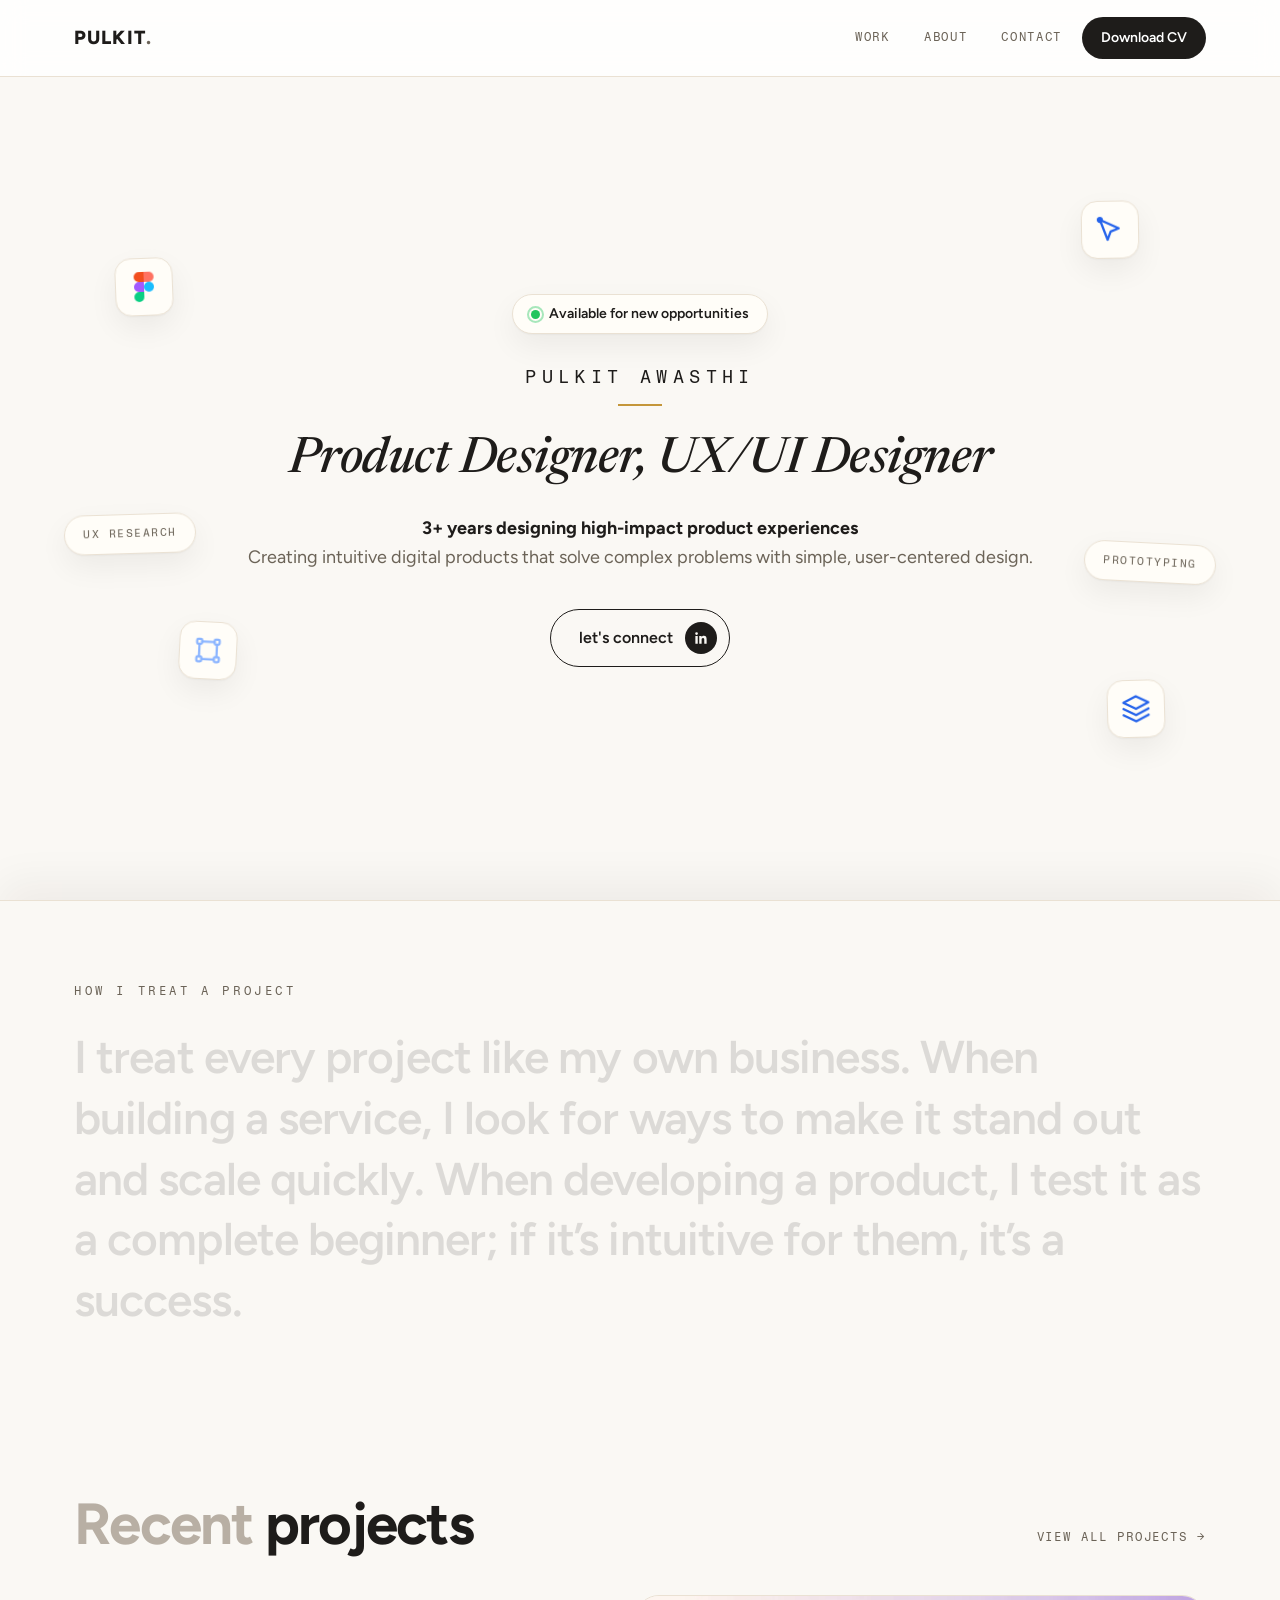
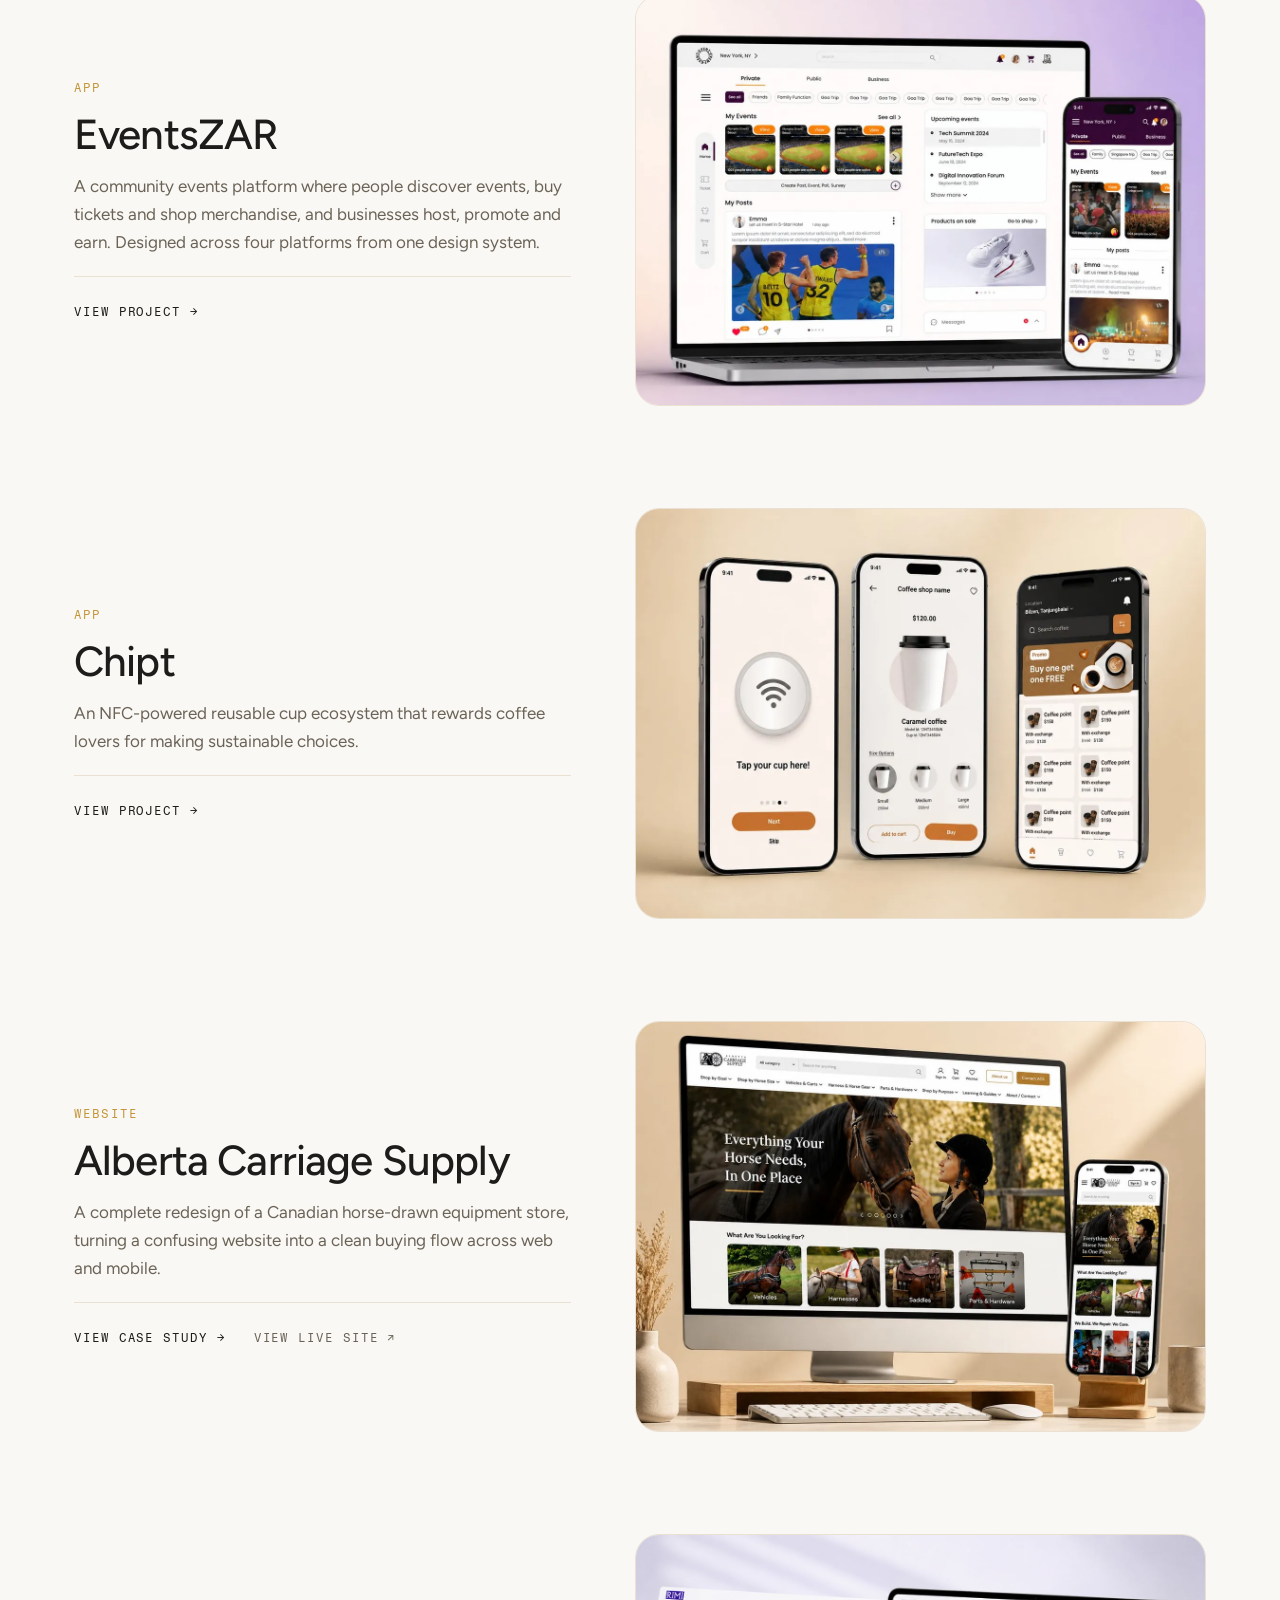
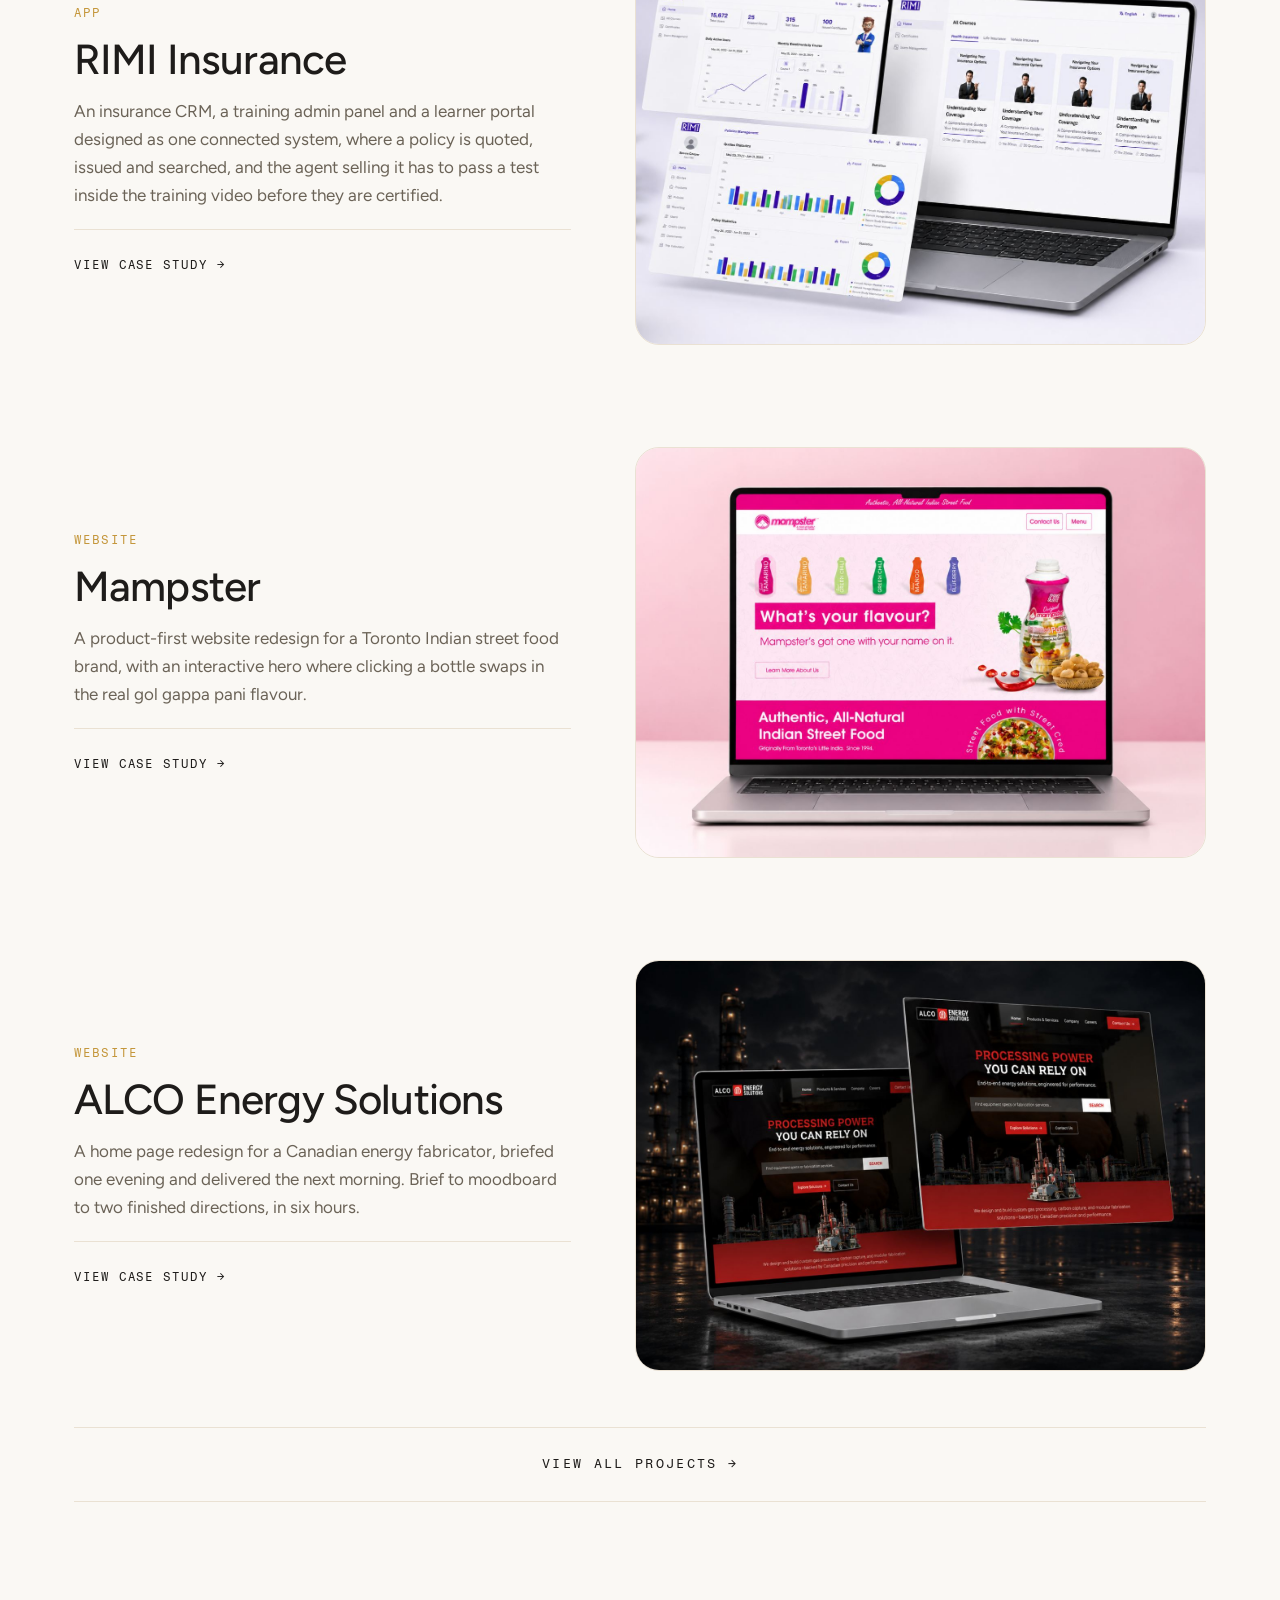
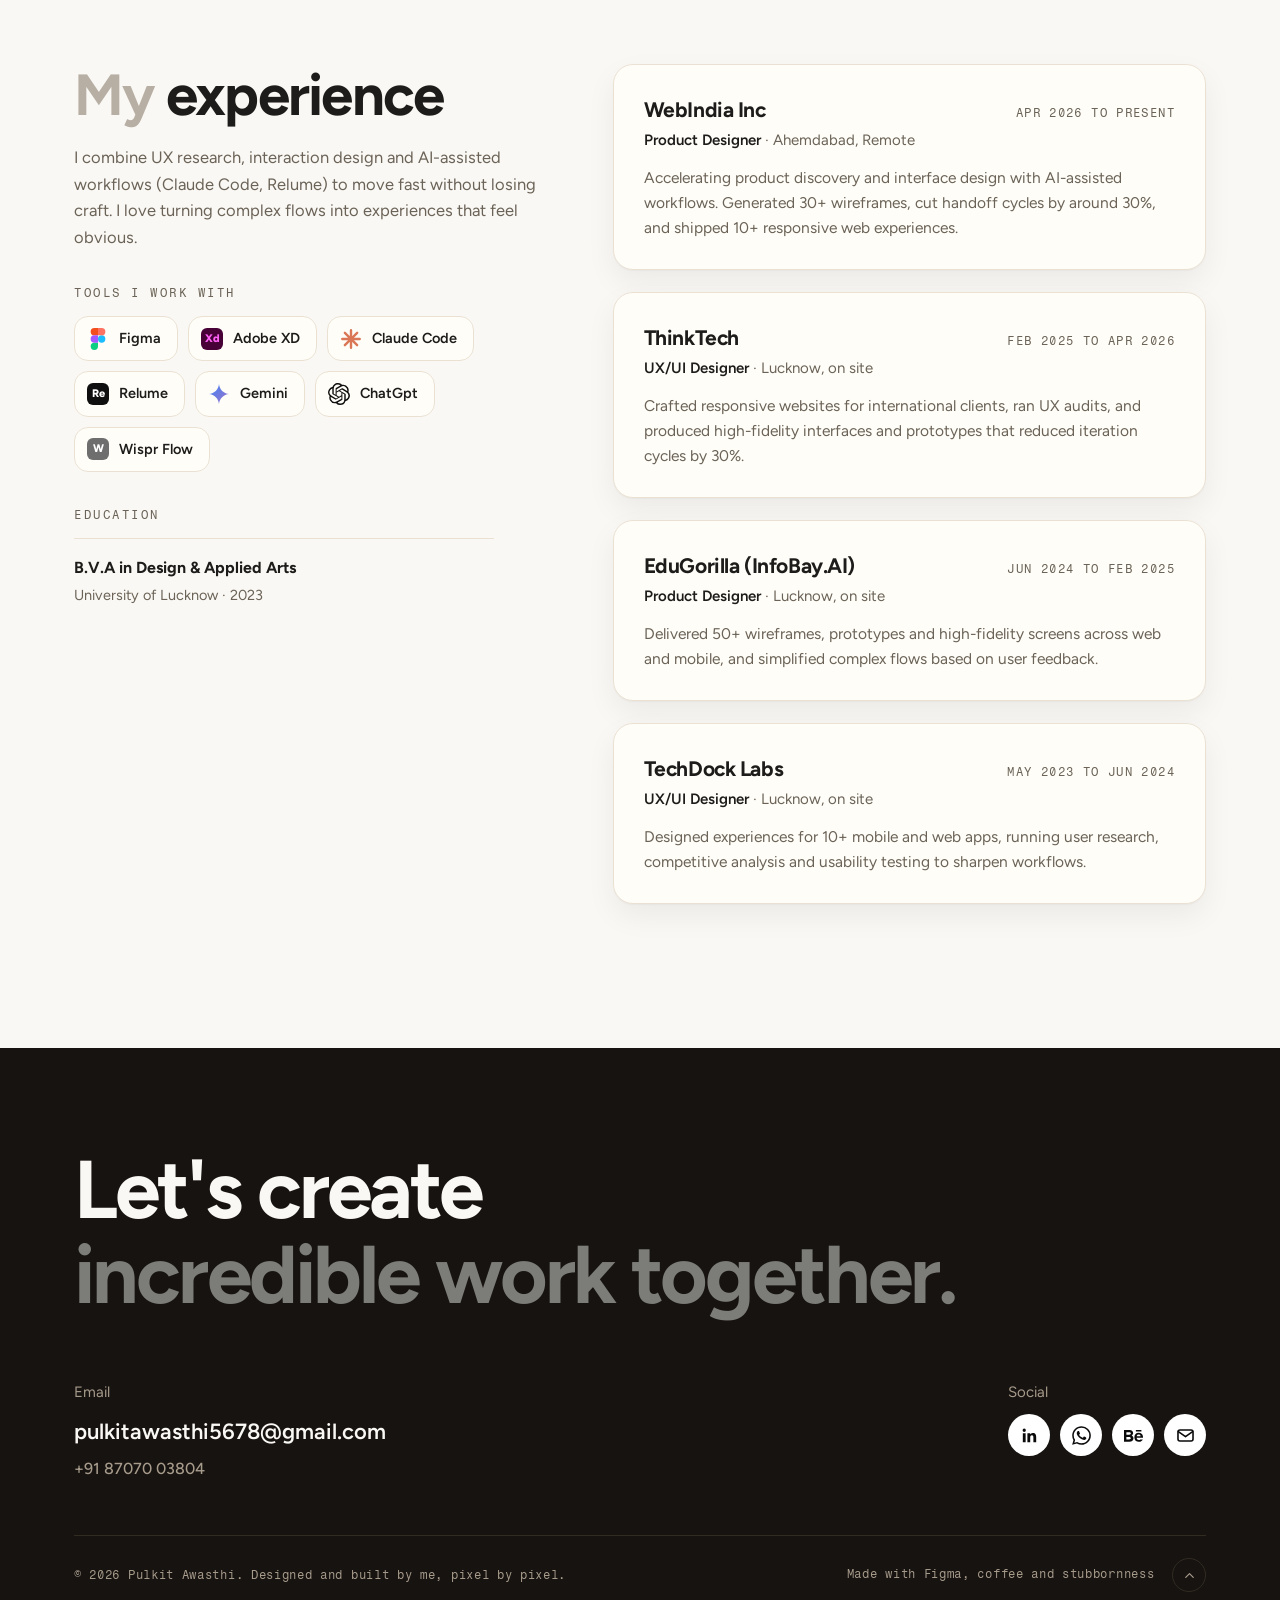
==== commit 561949bd: "Update site content (2026-08-12 15:29)" ====
--- a/index.html
+++ b/index.html
@@ -164,7 +164,7 @@
 
   <script>document.getElementById("yr").textContent = new Date().getFullYear();</script>
   <!-- The ?v= stamp is bumped automatically on each publish, so browsers cache this file until it actually changes. -->
-  <script src="js/projects.js?v=1786528749"></script>
+  <script src="js/projects.js?v=1786528782"></script>
   <script src="js/store.js"></script>
   <script src="js/main.js"></script>
 </body>
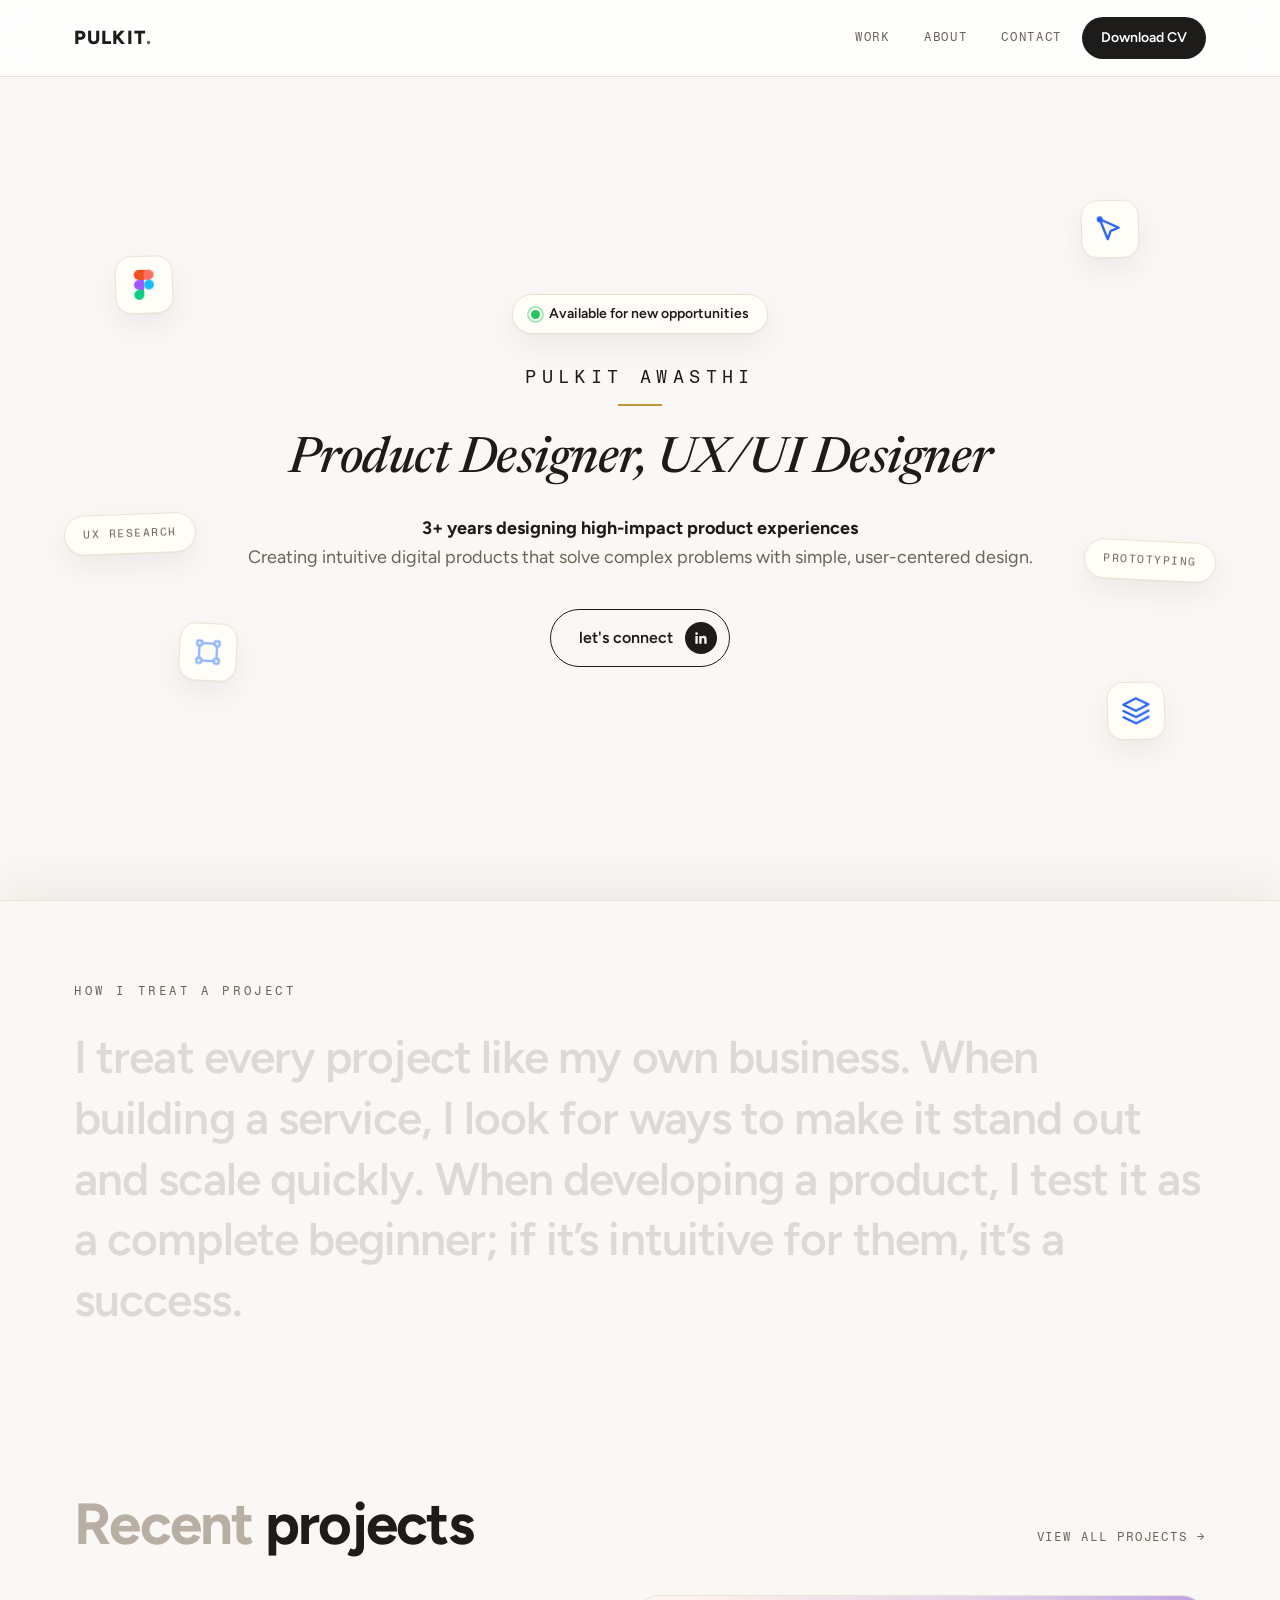
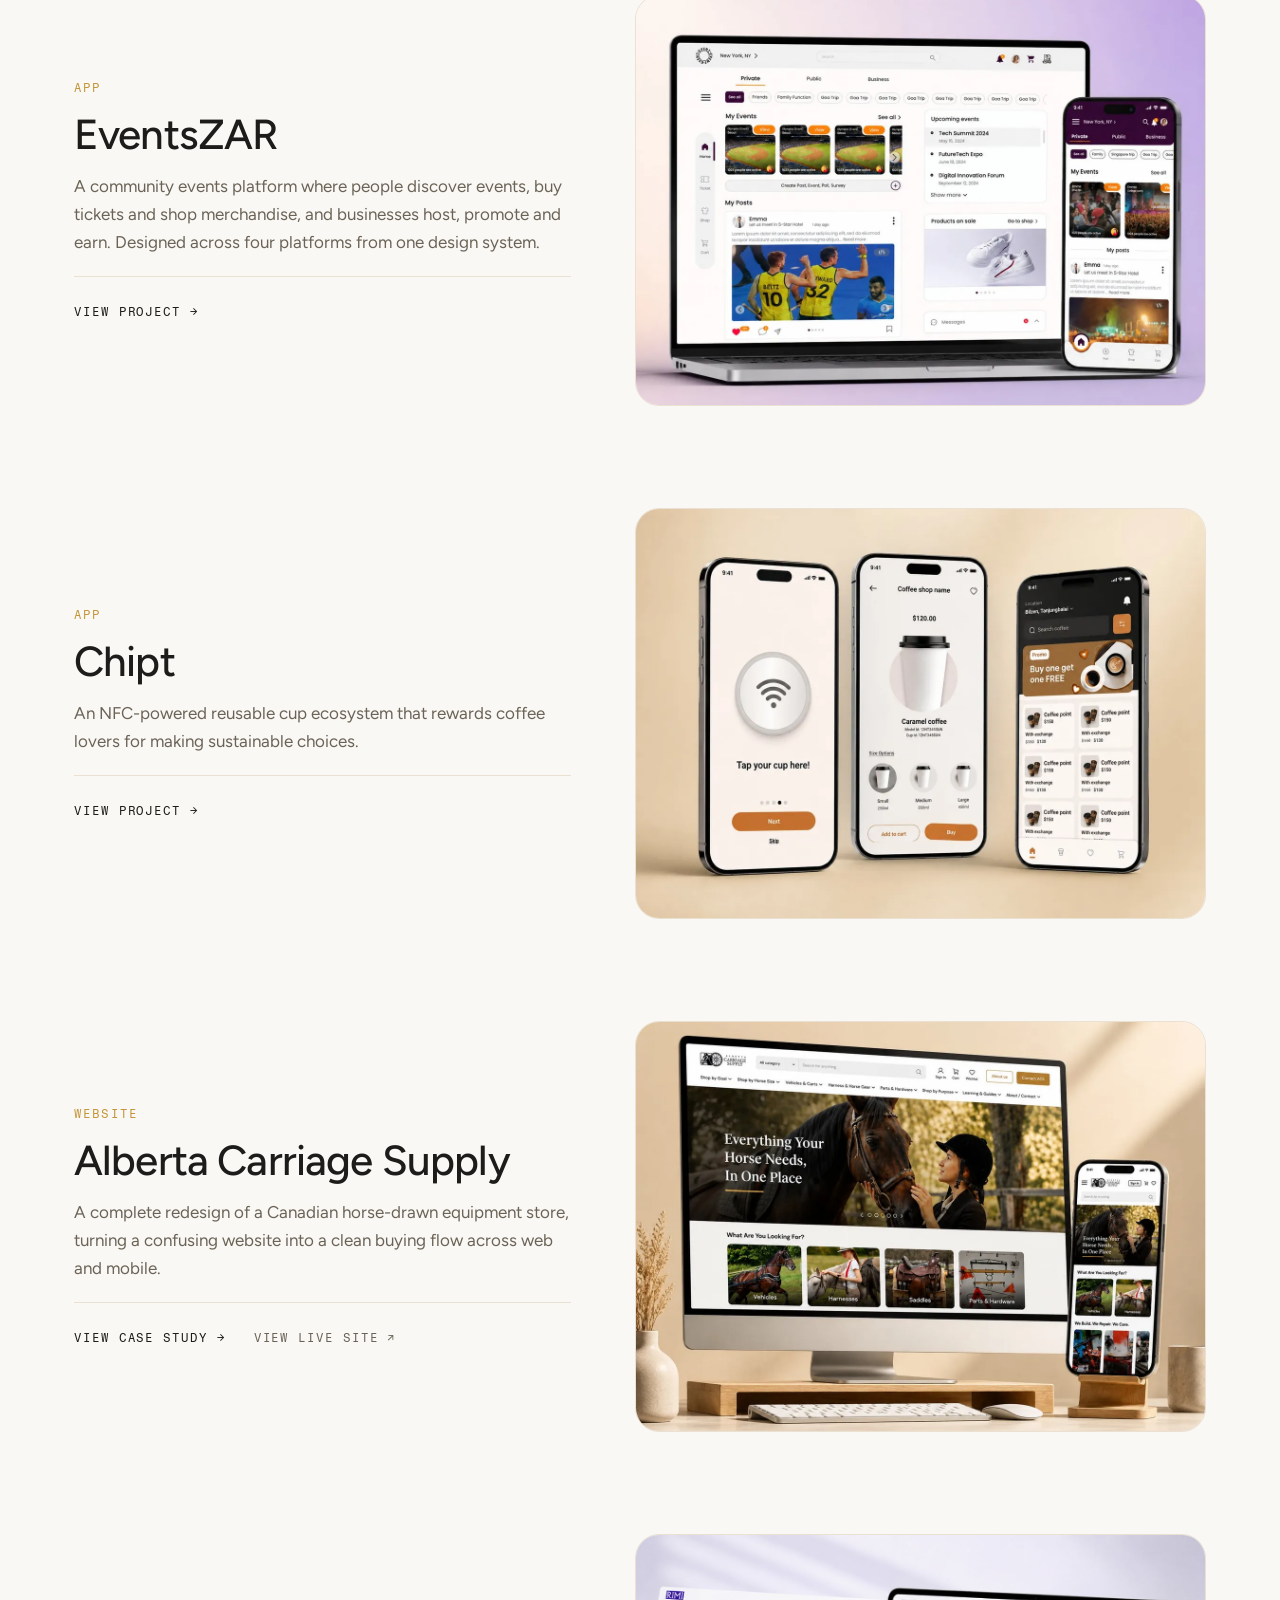
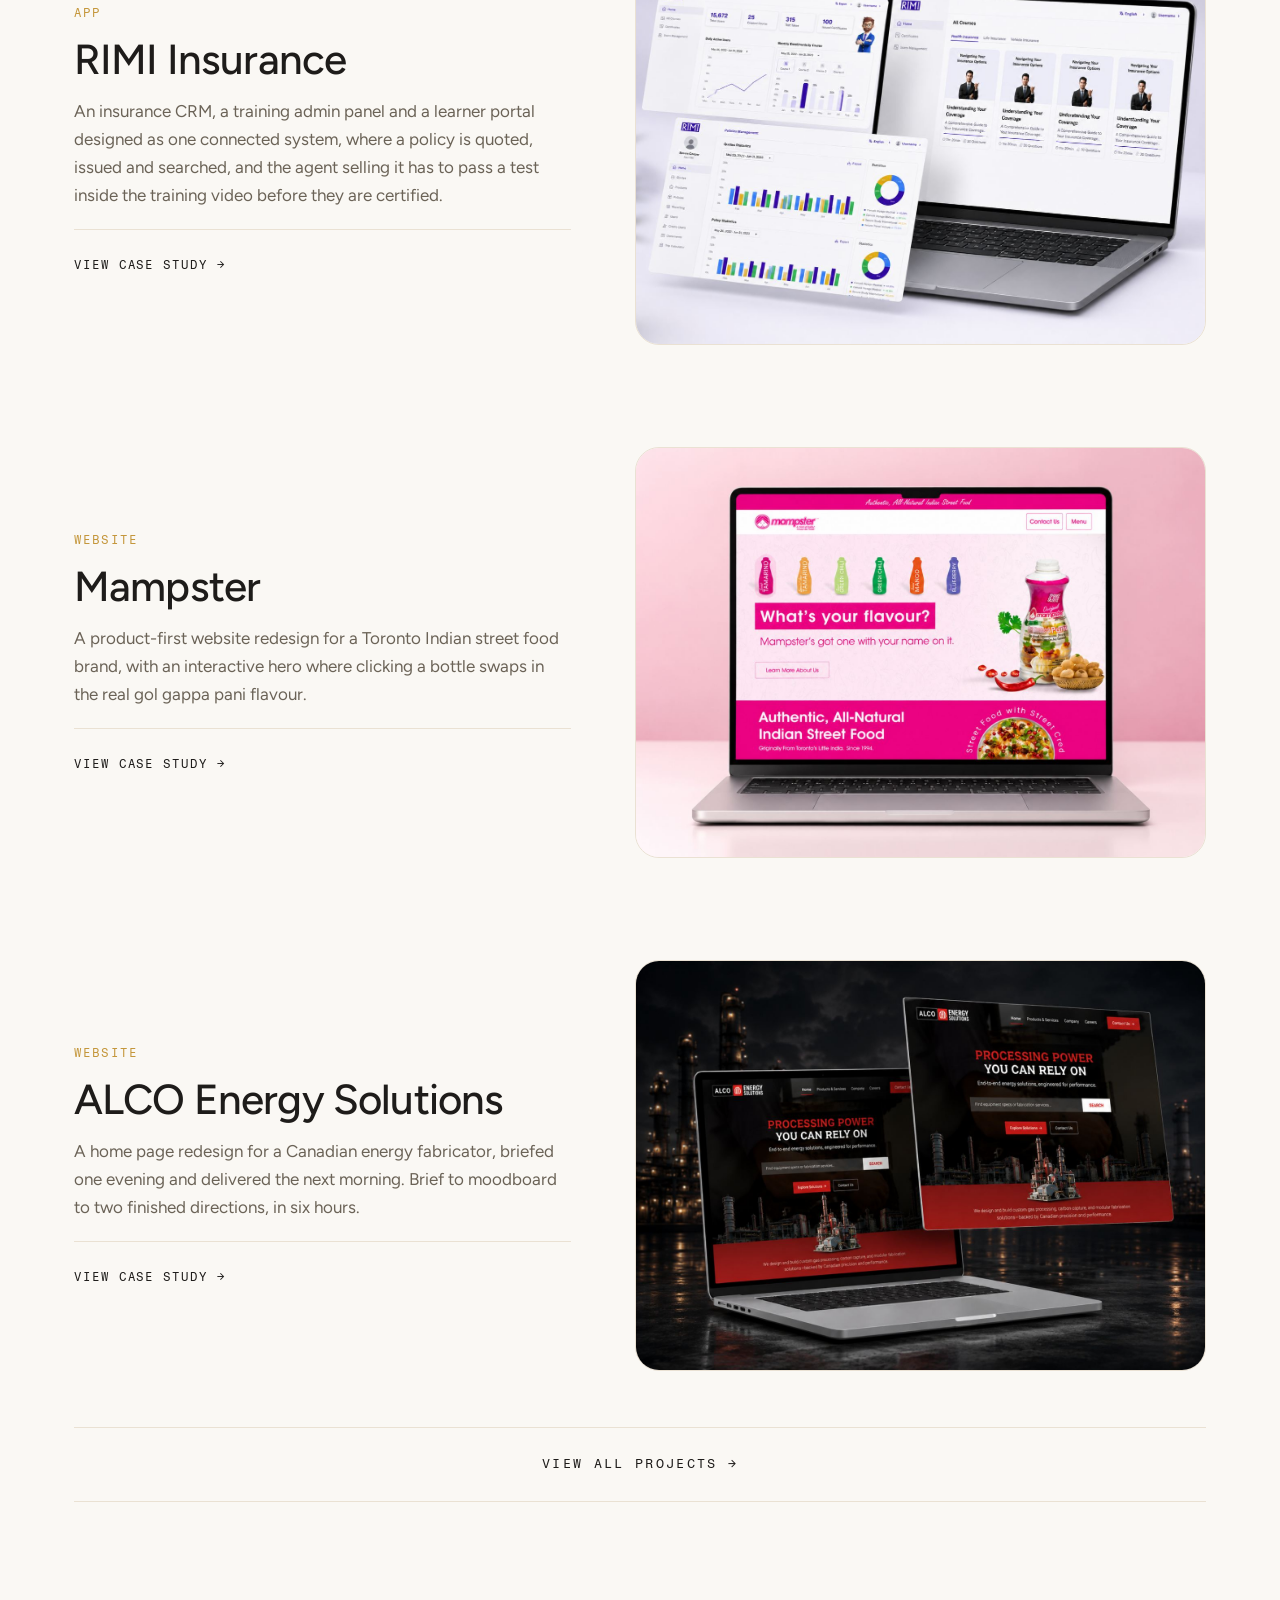
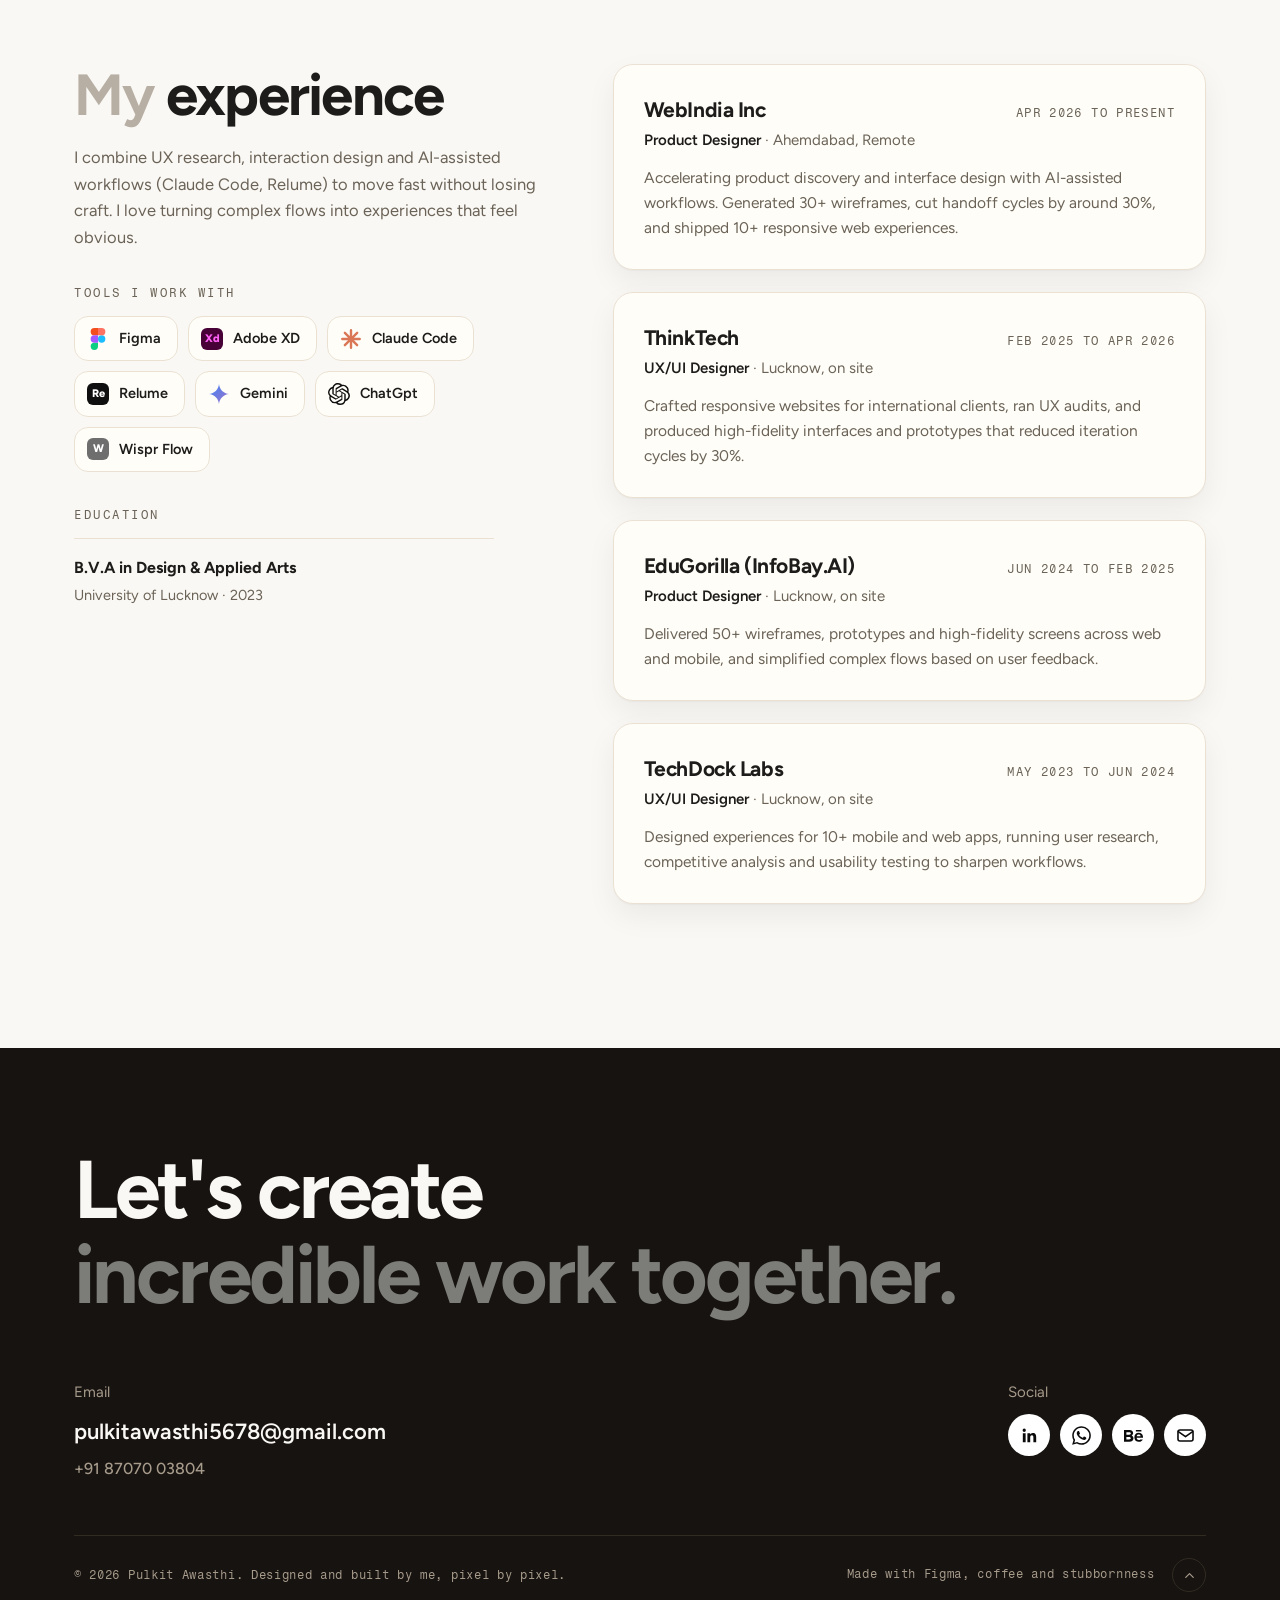
==== commit e13cb3d5: "Update site content (2026-08-12 15:56)" ====
--- a/index.html
+++ b/index.html
@@ -164,7 +164,7 @@
 
   <script>document.getElementById("yr").textContent = new Date().getFullYear();</script>
   <!-- The ?v= stamp is bumped automatically on each publish, so browsers cache this file until it actually changes. -->
-  <script src="js/projects.js?v=1786528782"></script>
+  <script src="js/projects.js?v=1786530392"></script>
   <script src="js/store.js"></script>
   <script src="js/main.js"></script>
 </body>
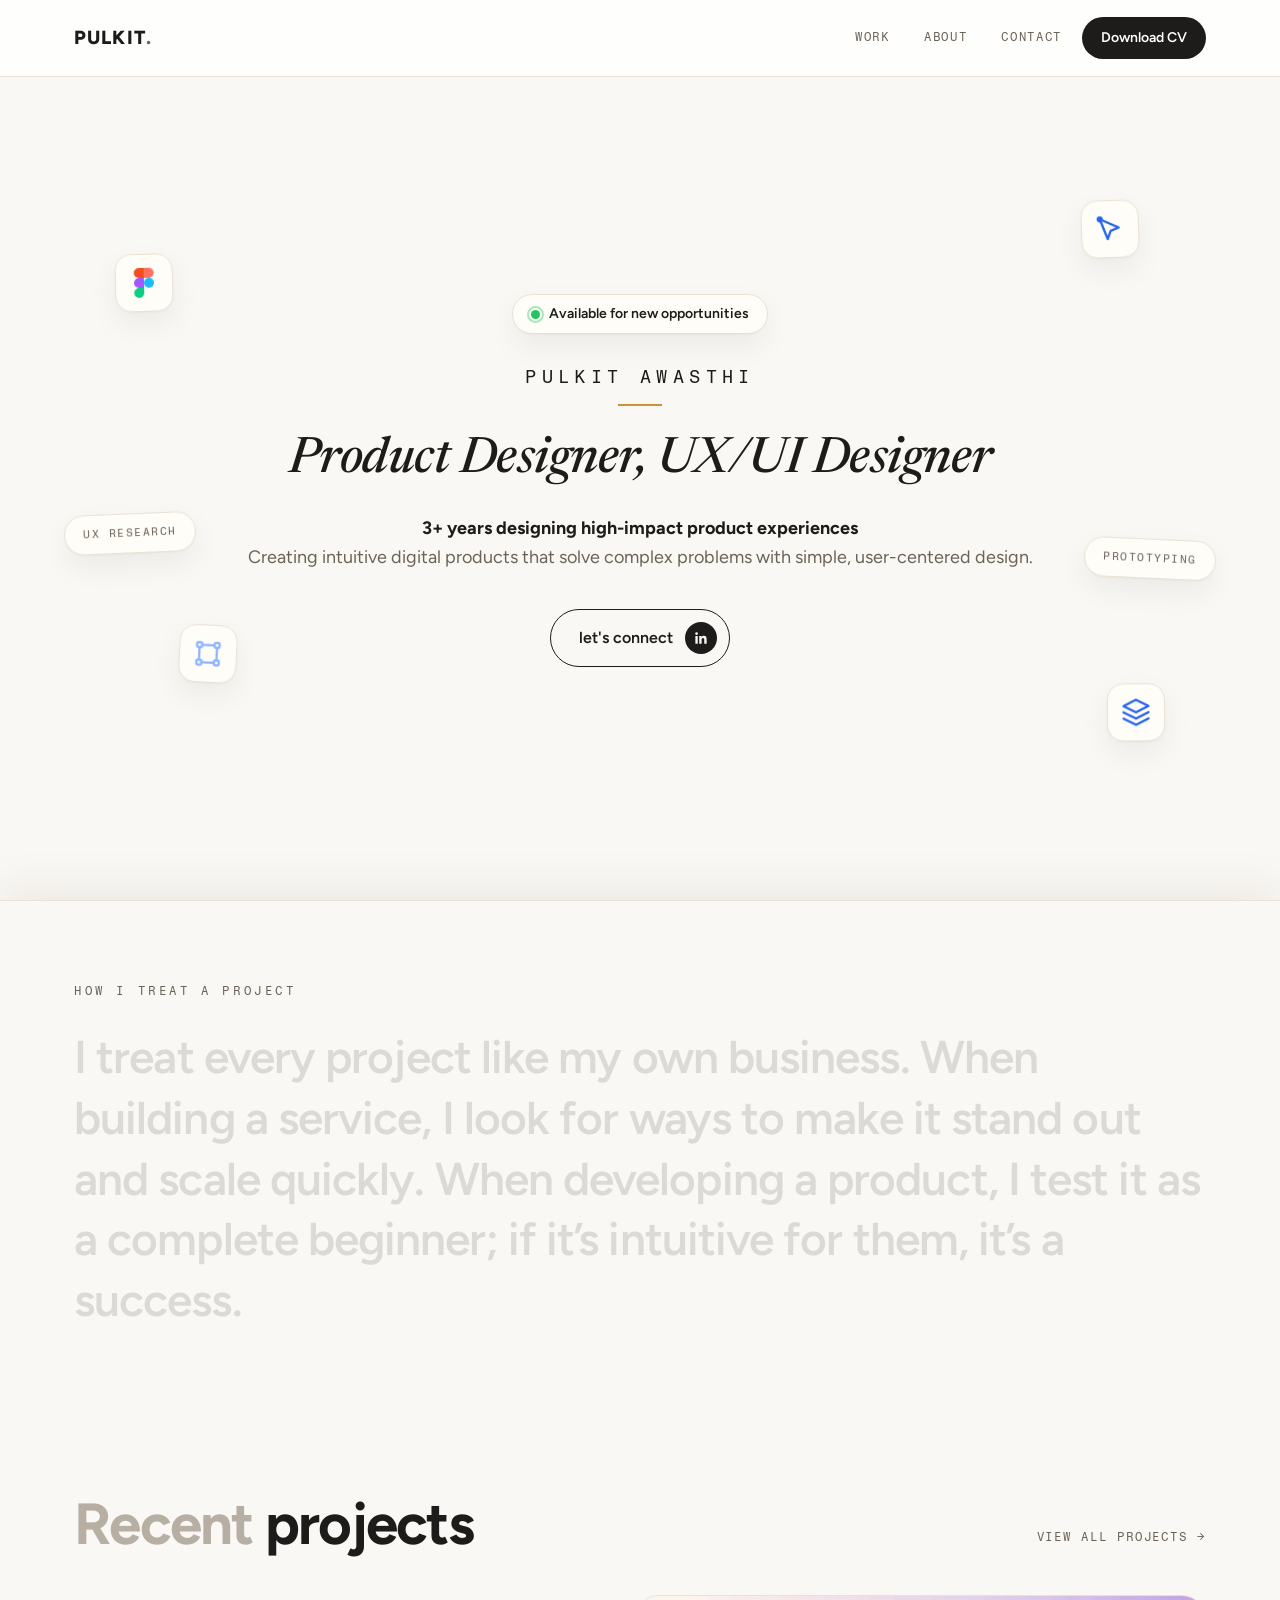
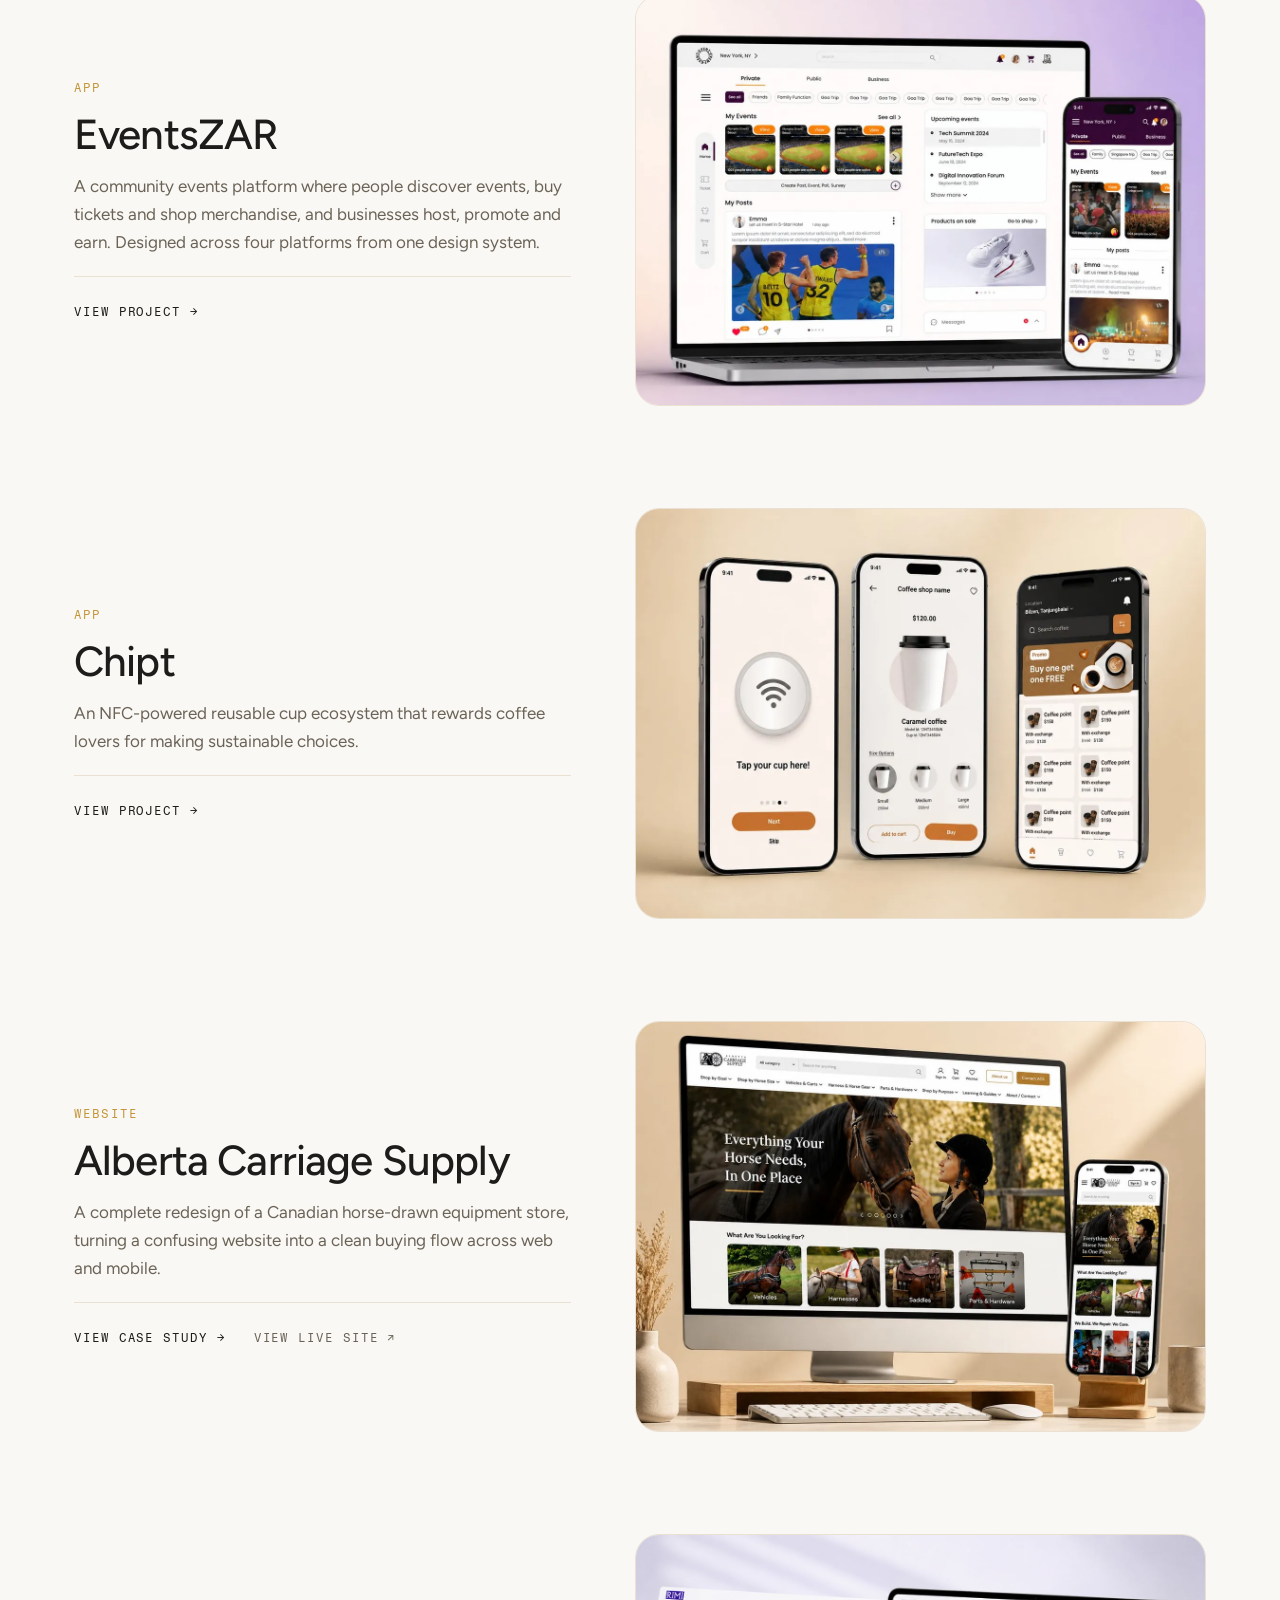
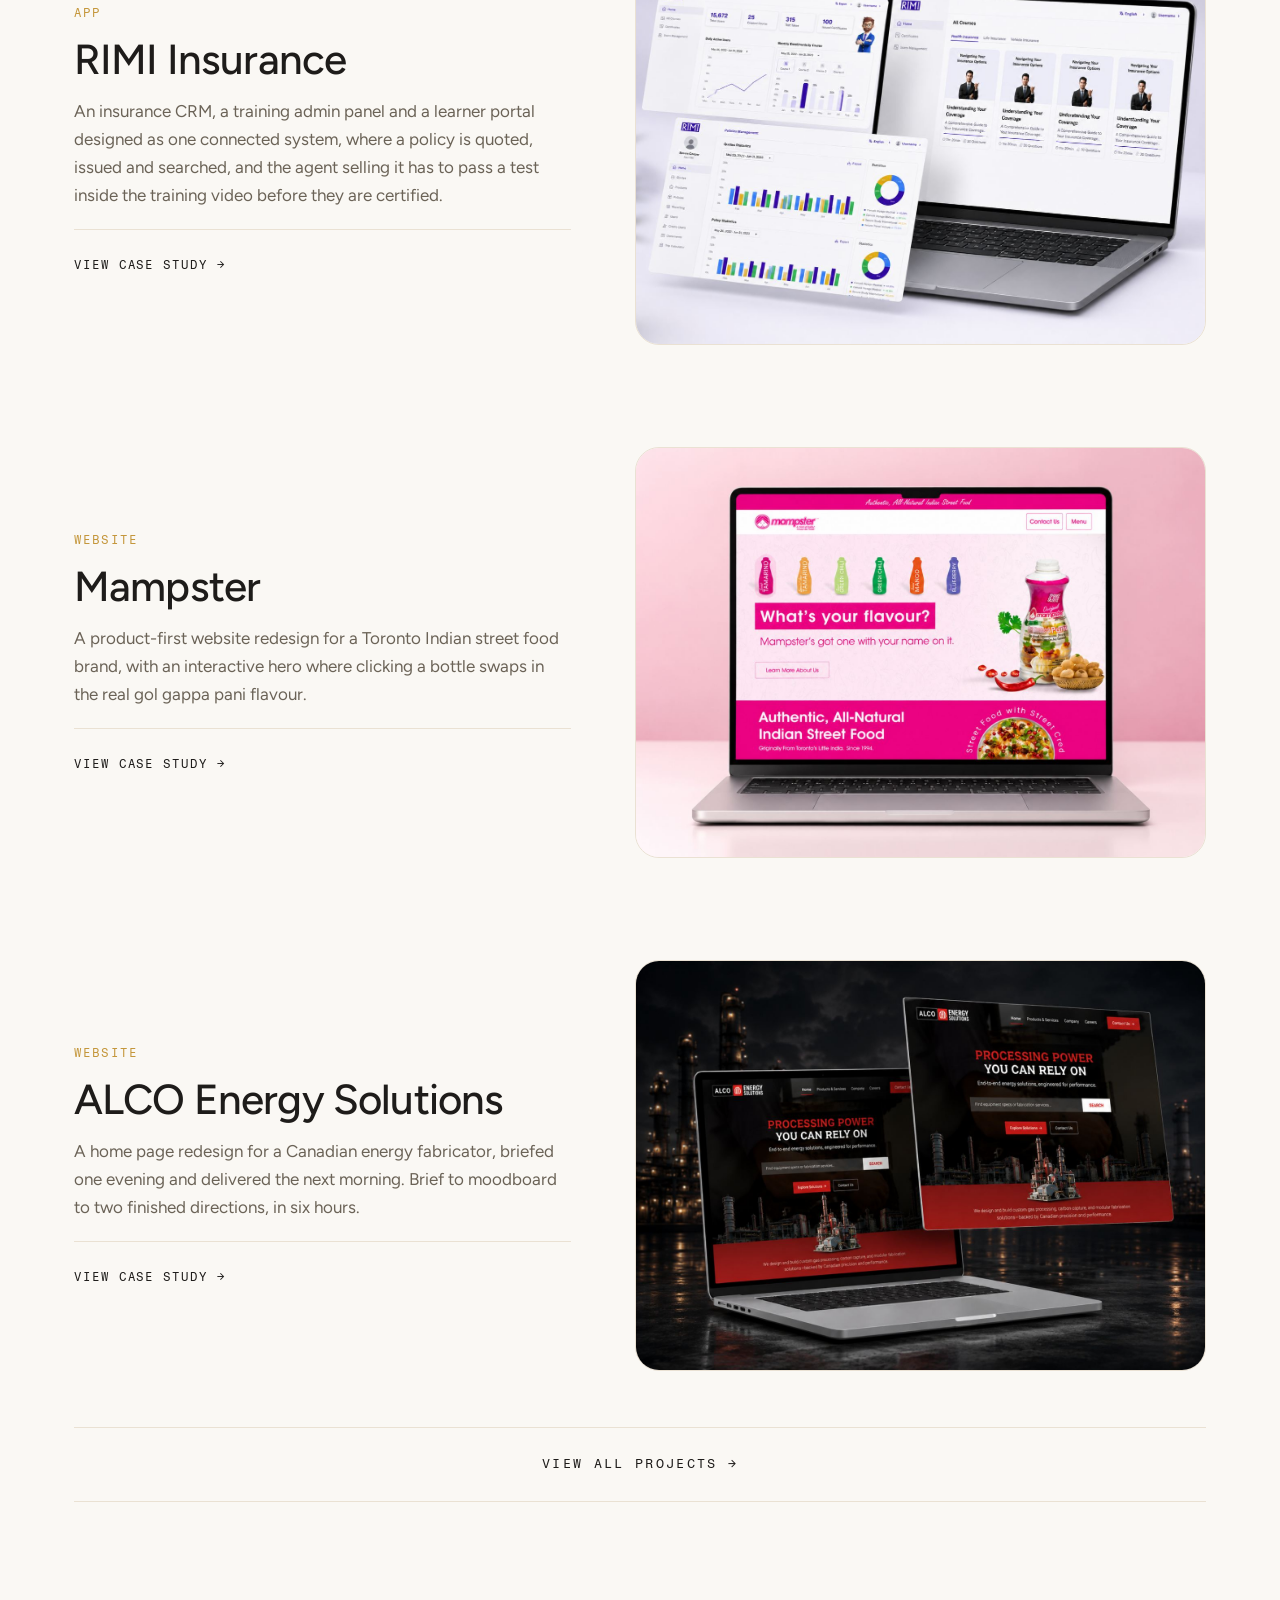
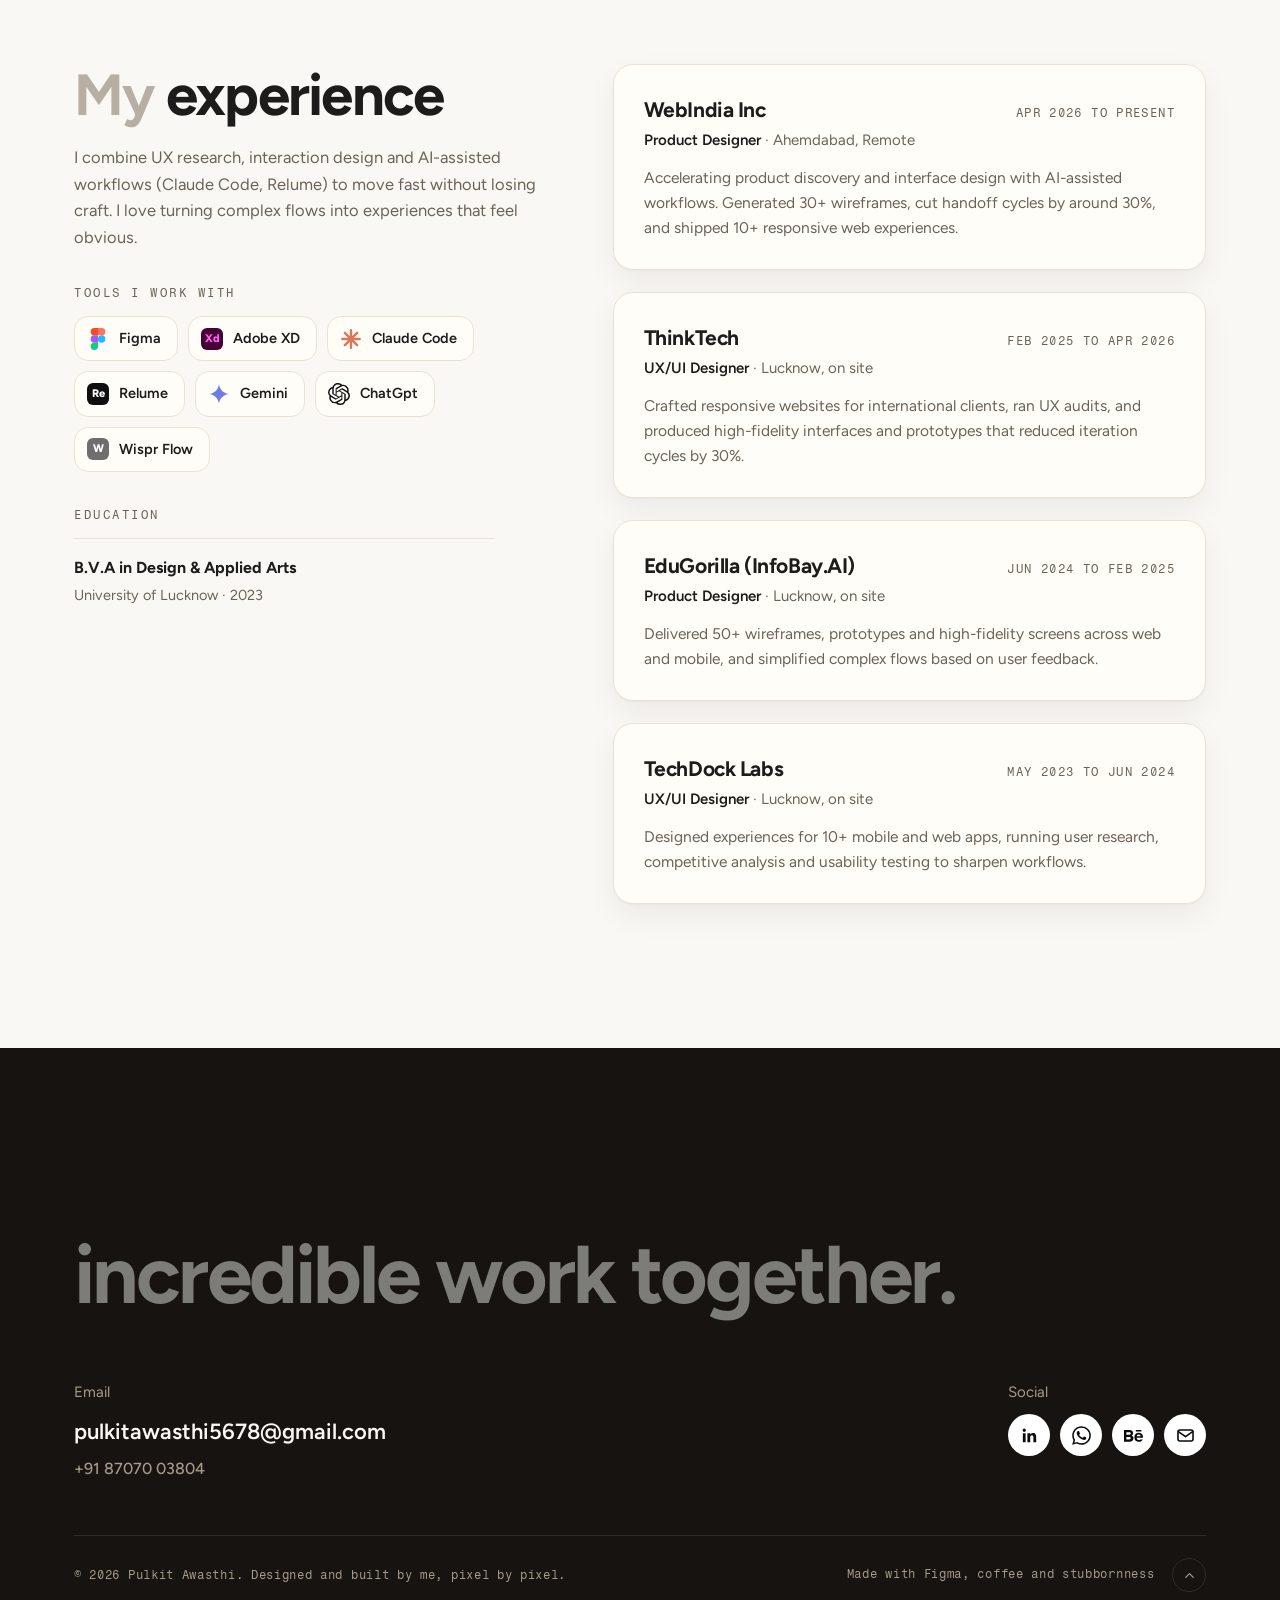
==== commit d2af584f: "Update site content (2026-08-12 15:56)" ====
--- a/index.html
+++ b/index.html
@@ -164,7 +164,7 @@
 
   <script>document.getElementById("yr").textContent = new Date().getFullYear();</script>
   <!-- The ?v= stamp is bumped automatically on each publish, so browsers cache this file until it actually changes. -->
-  <script src="js/projects.js?v=1786530392"></script>
+  <script src="js/projects.js?v=1786530395"></script>
   <script src="js/store.js"></script>
   <script src="js/main.js"></script>
 </body>
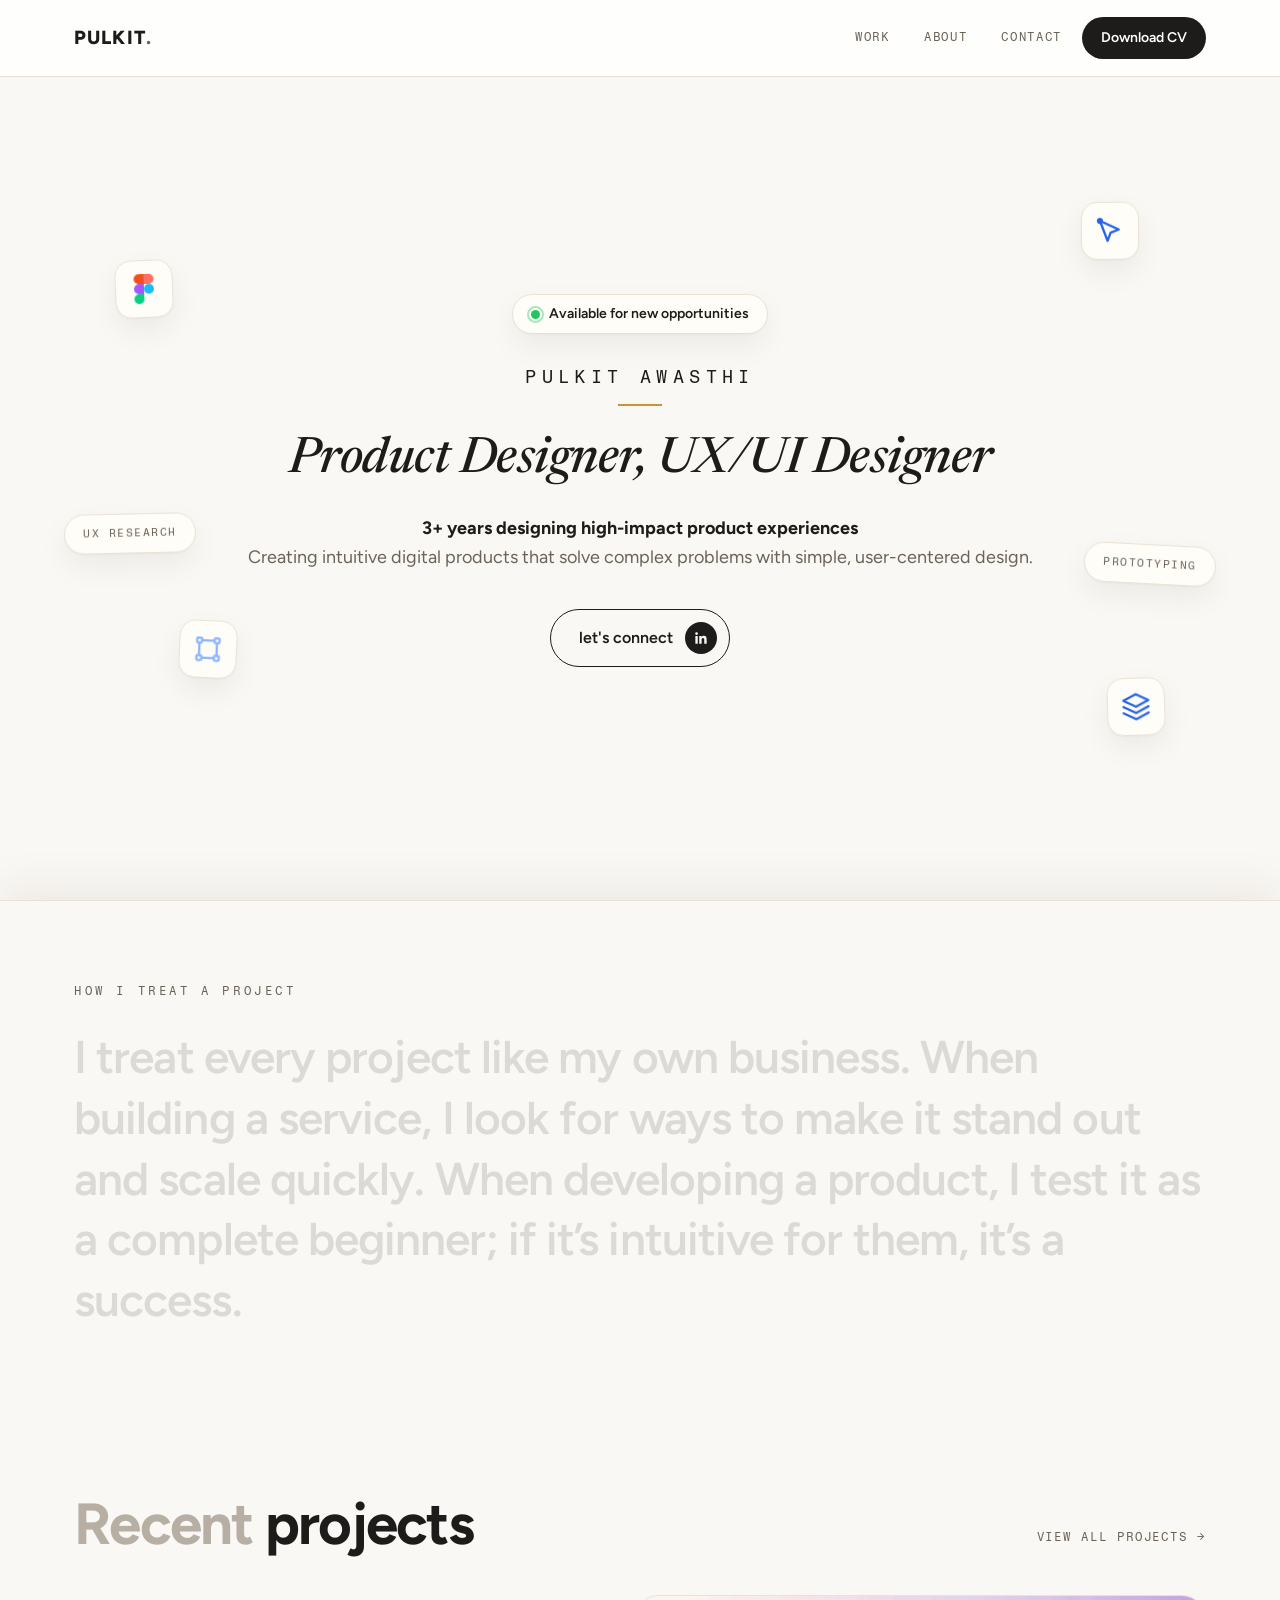
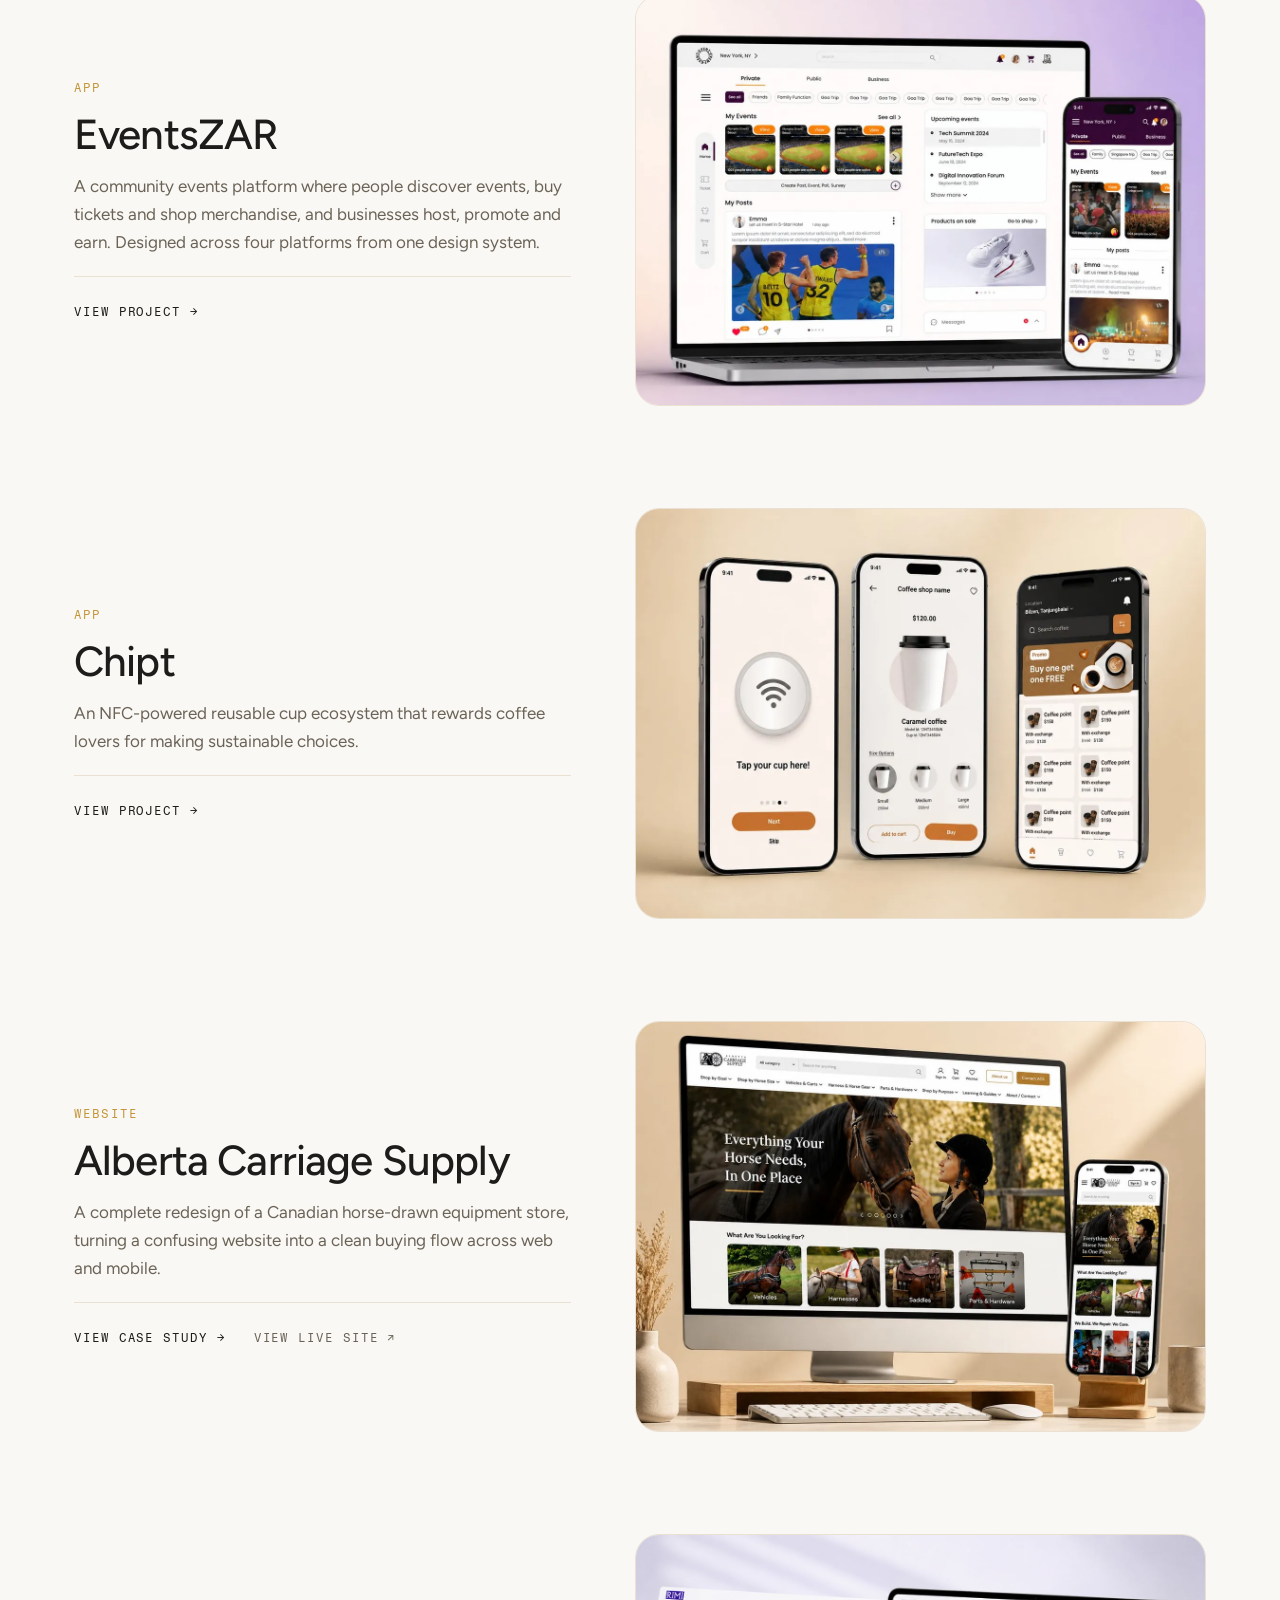
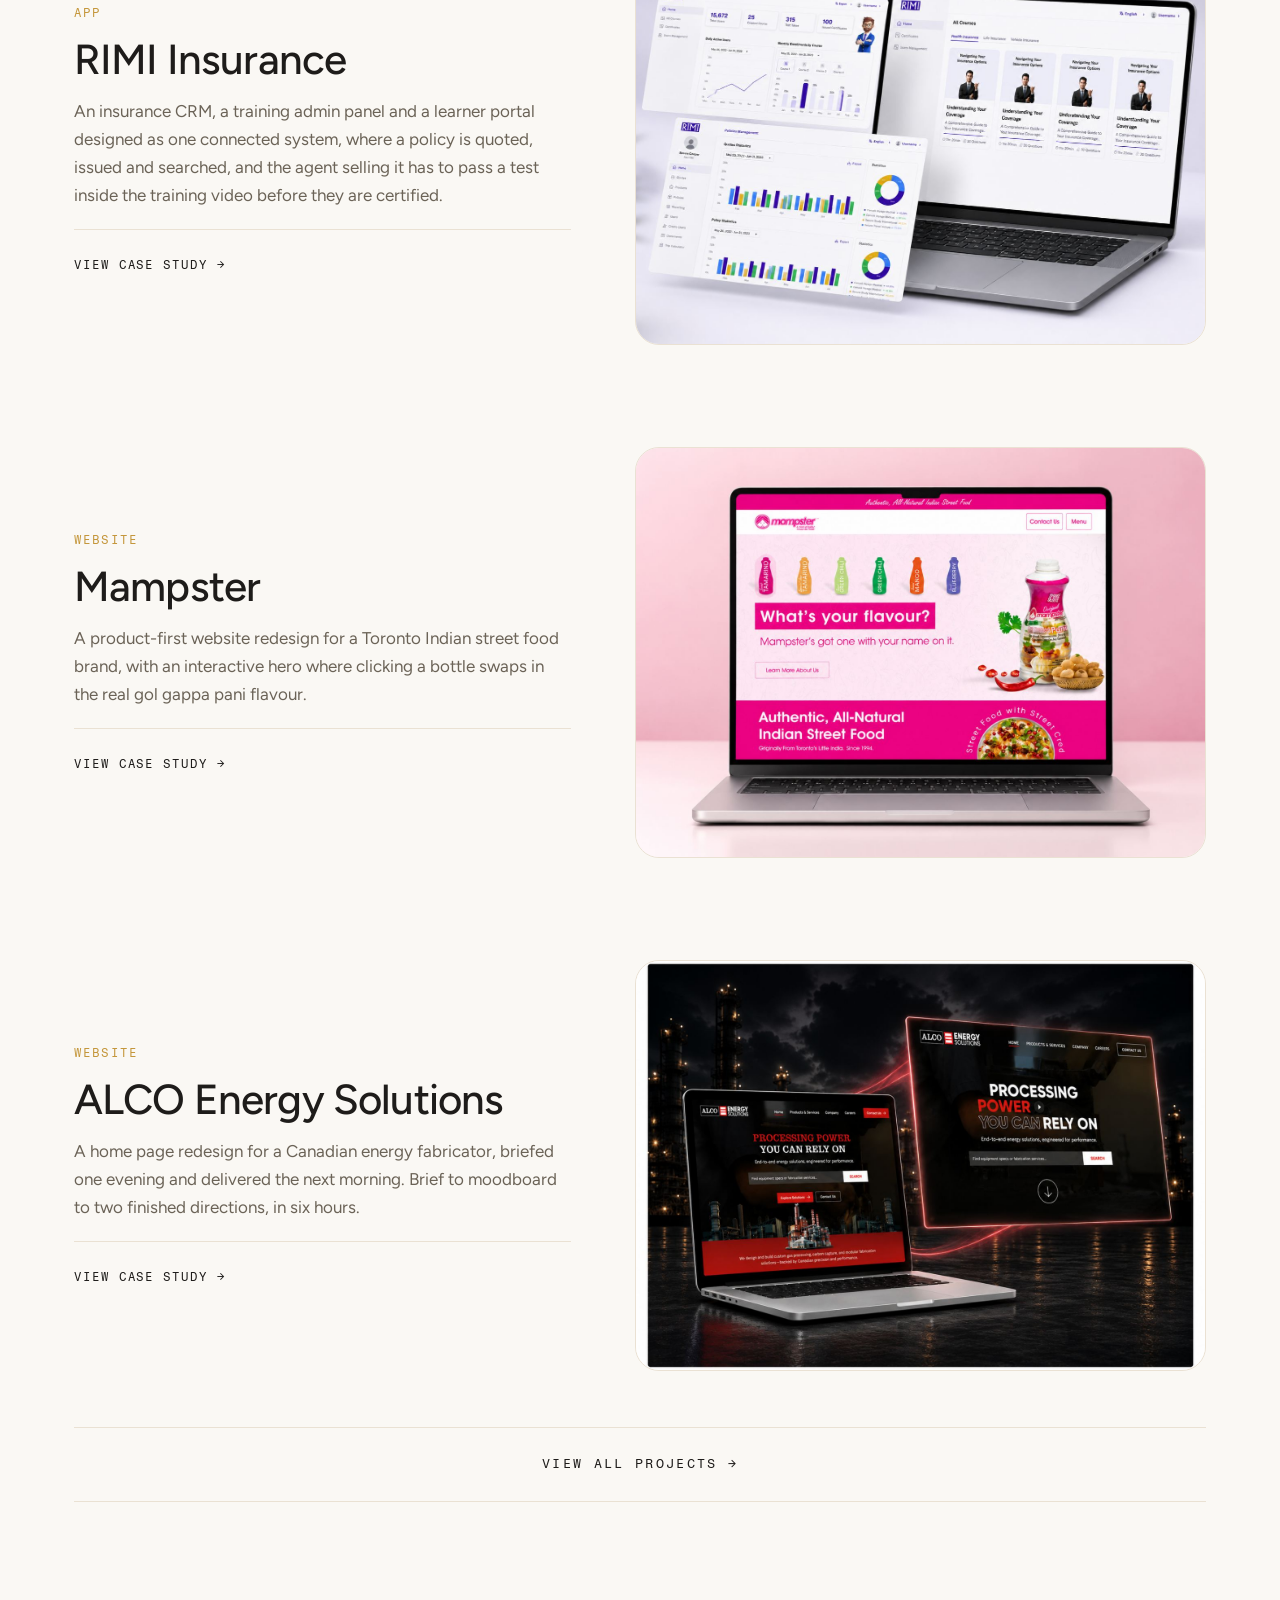
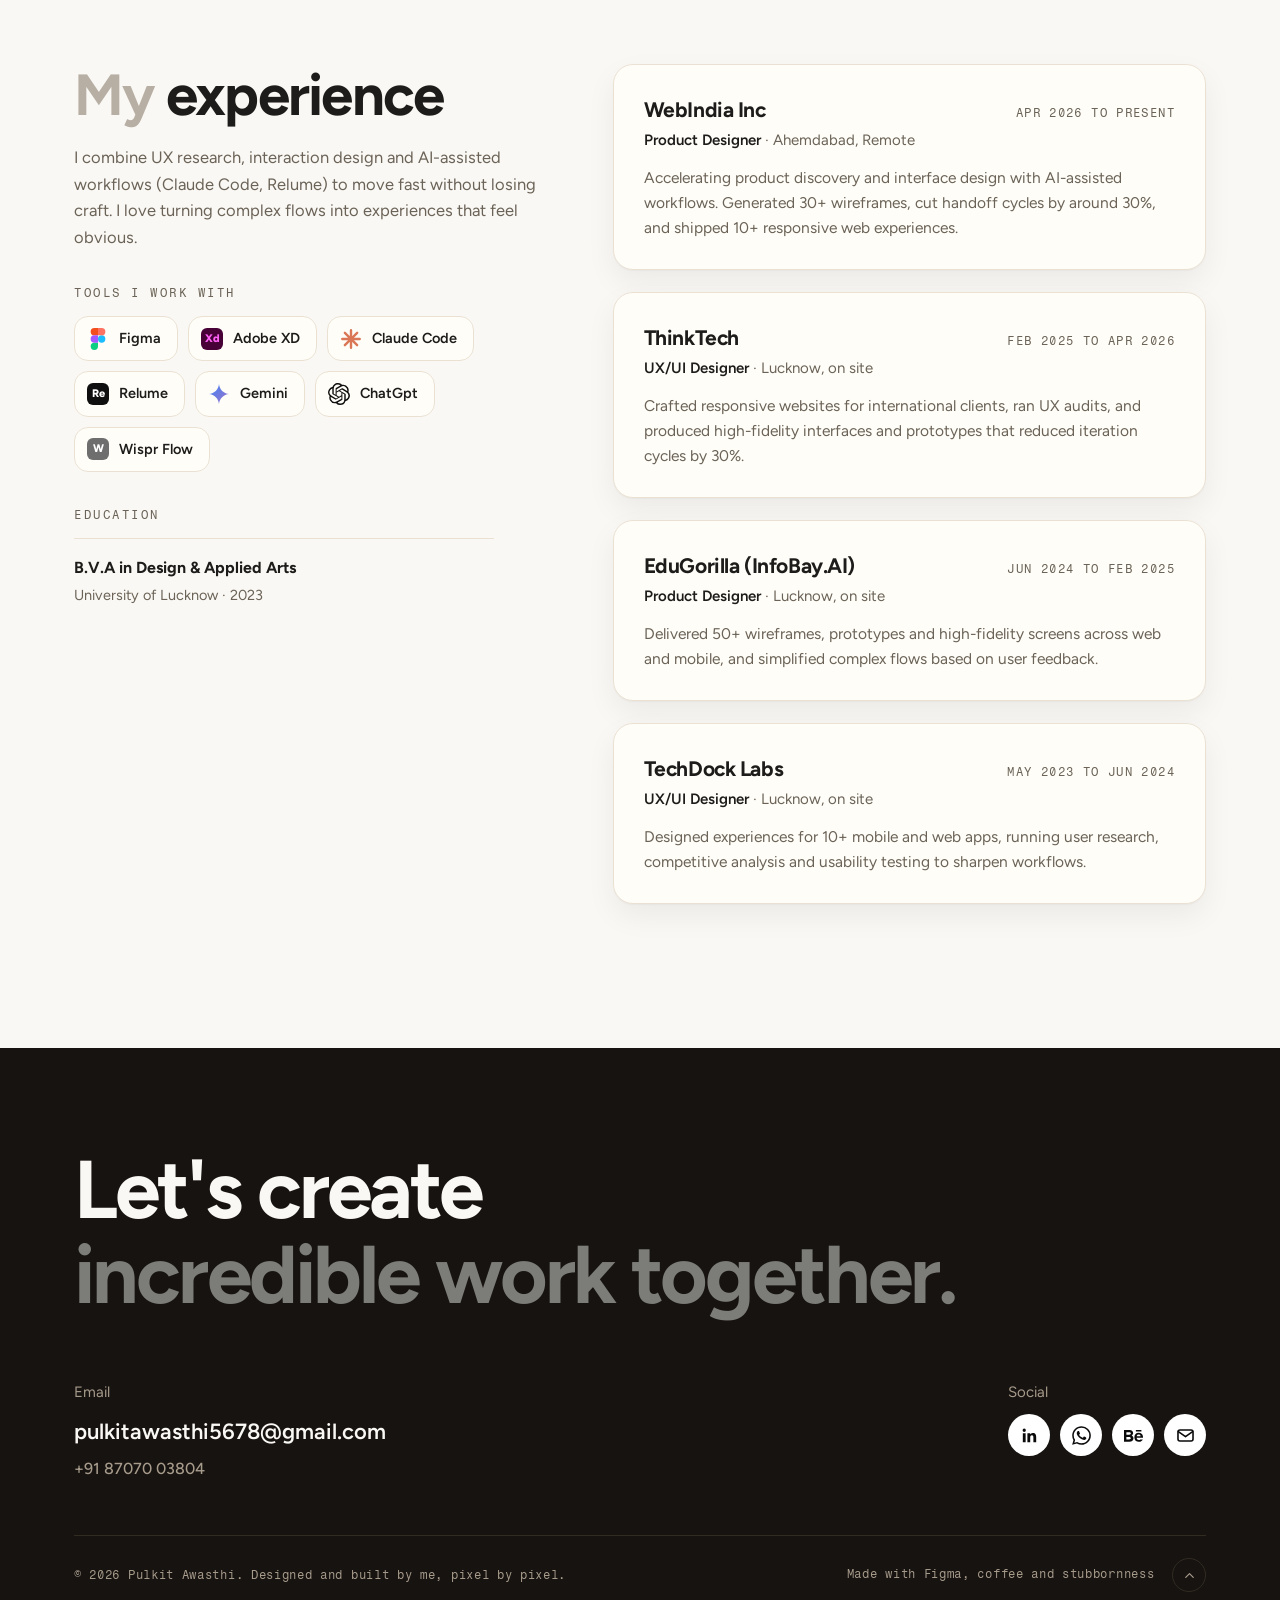
==== commit 676a9e63: "Update site content (2026-08-12 19:36)" ====
--- a/index.html
+++ b/index.html
@@ -164,7 +164,7 @@
 
   <script>document.getElementById("yr").textContent = new Date().getFullYear();</script>
   <!-- The ?v= stamp is bumped automatically on each publish, so browsers cache this file until it actually changes. -->
-  <script src="js/projects.js?v=1786530395"></script>
+  <script src="js/projects.js?v=1786543577"></script>
   <script src="js/store.js"></script>
   <script src="js/main.js"></script>
 </body>
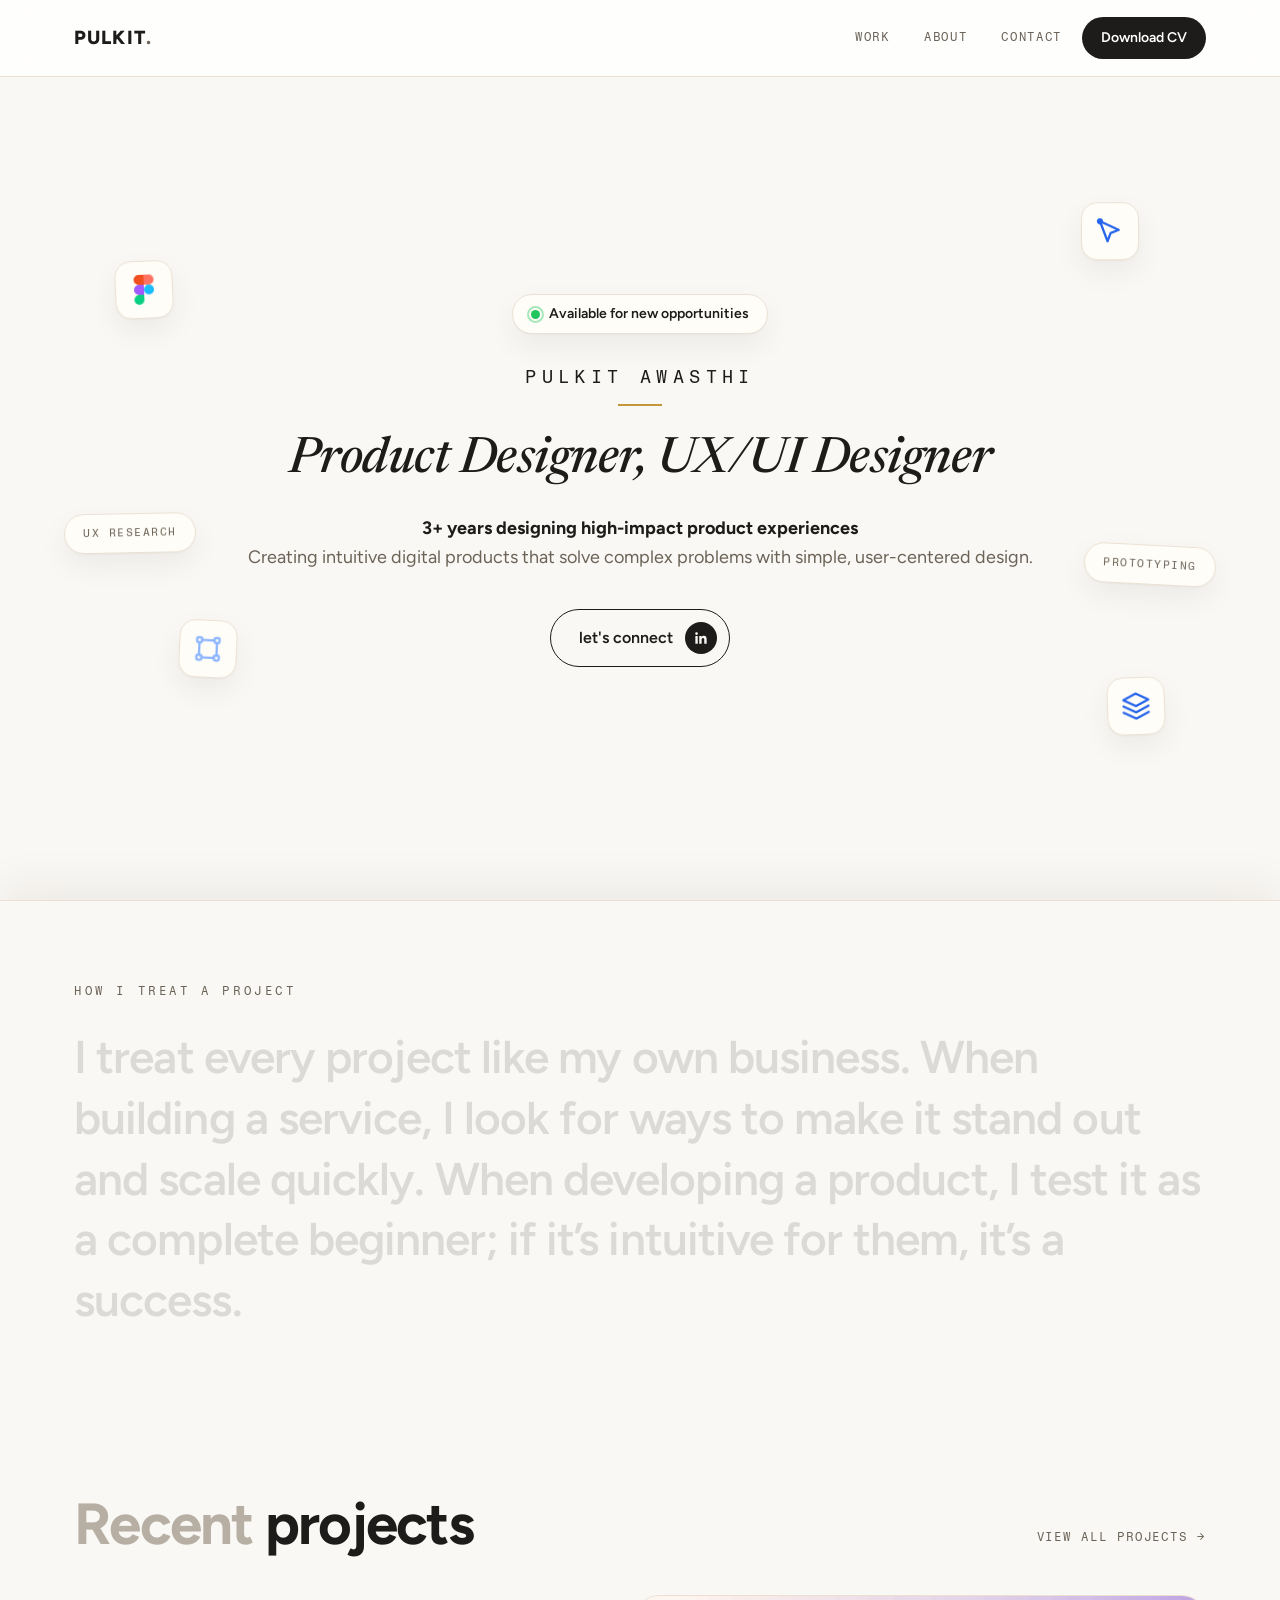
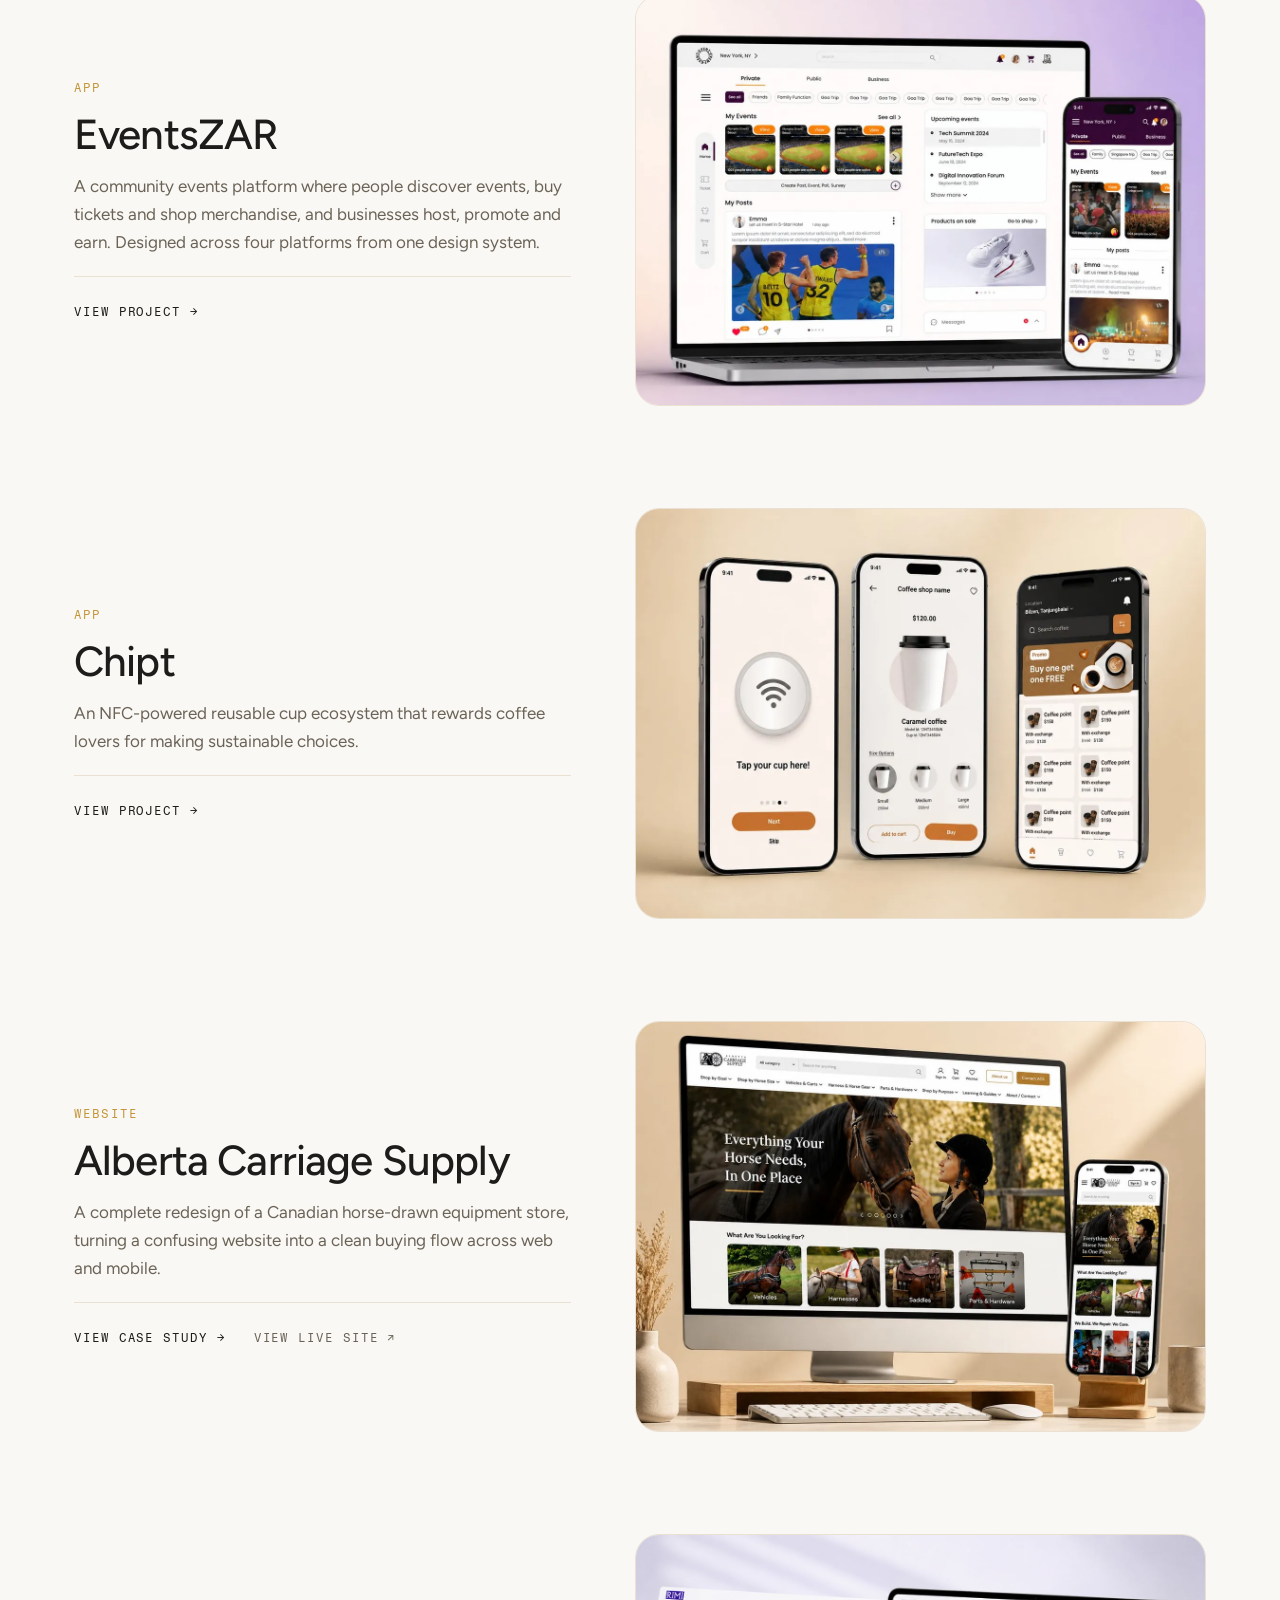
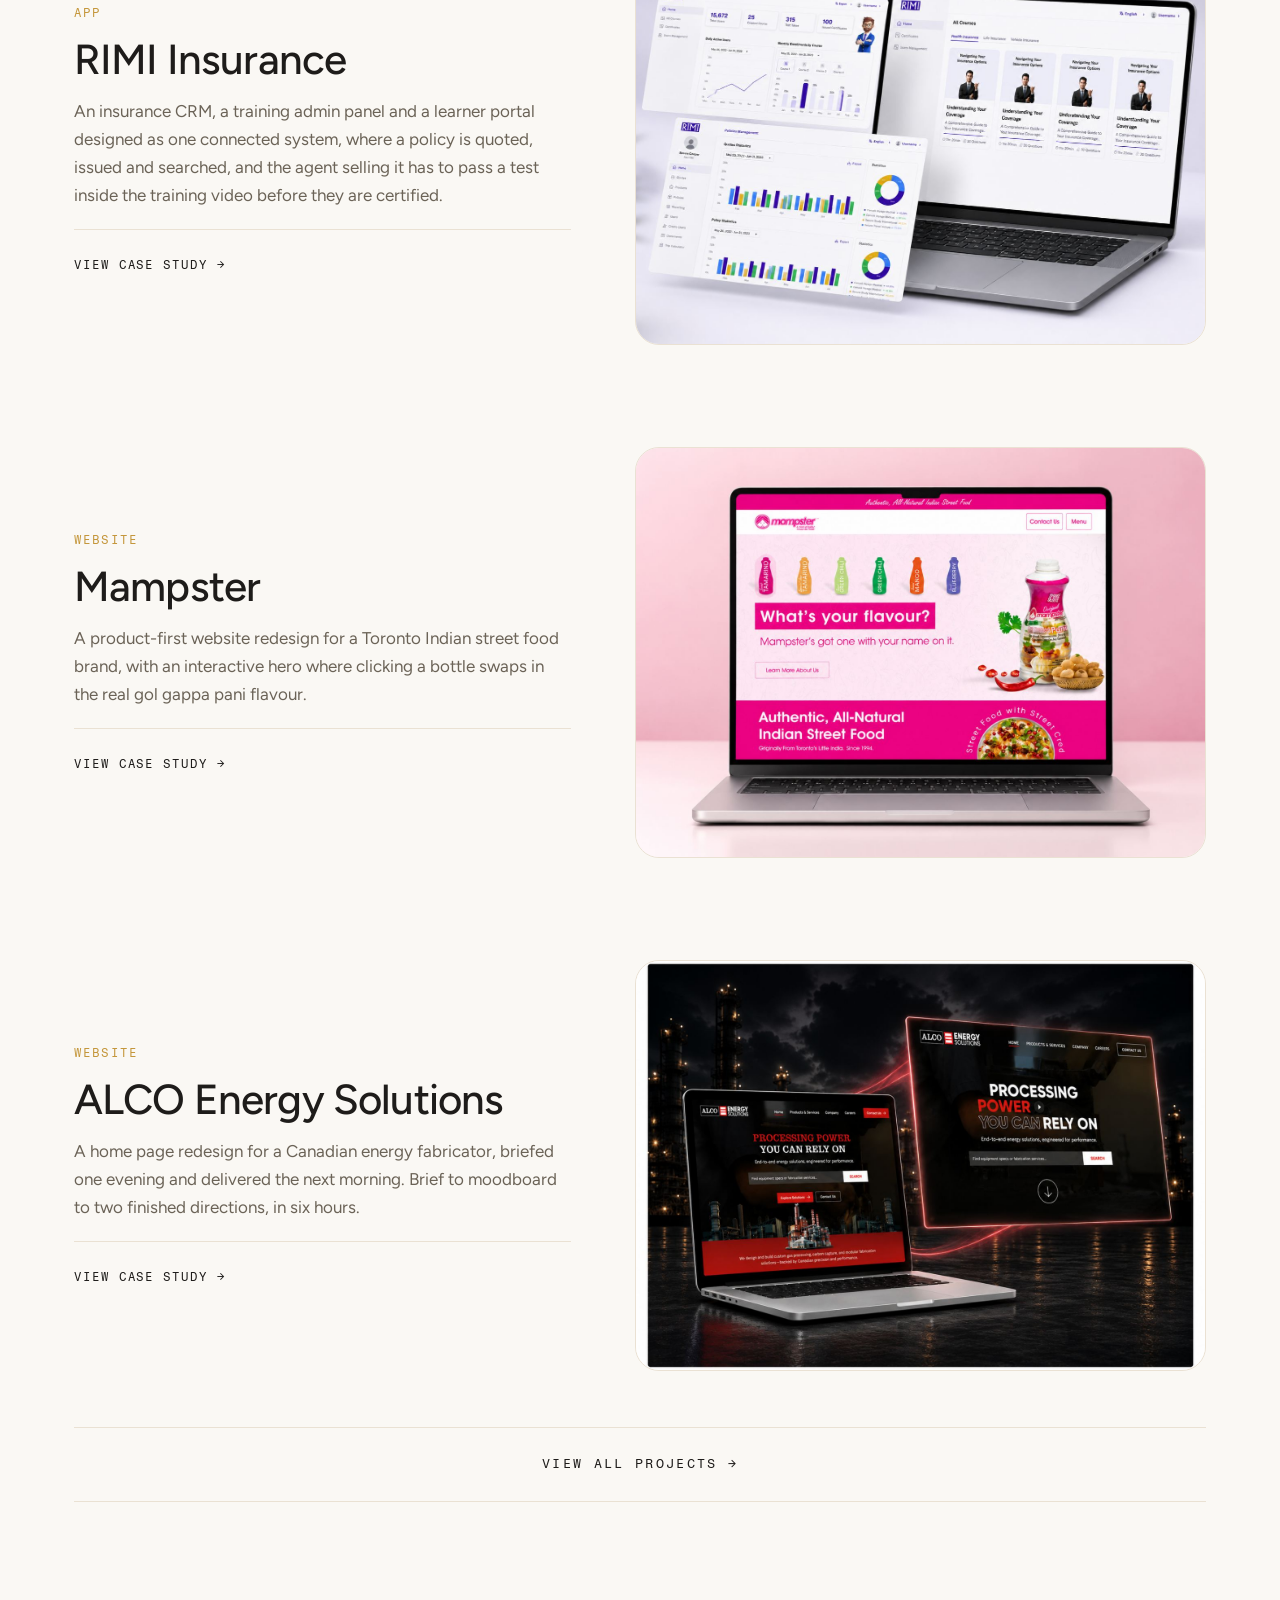
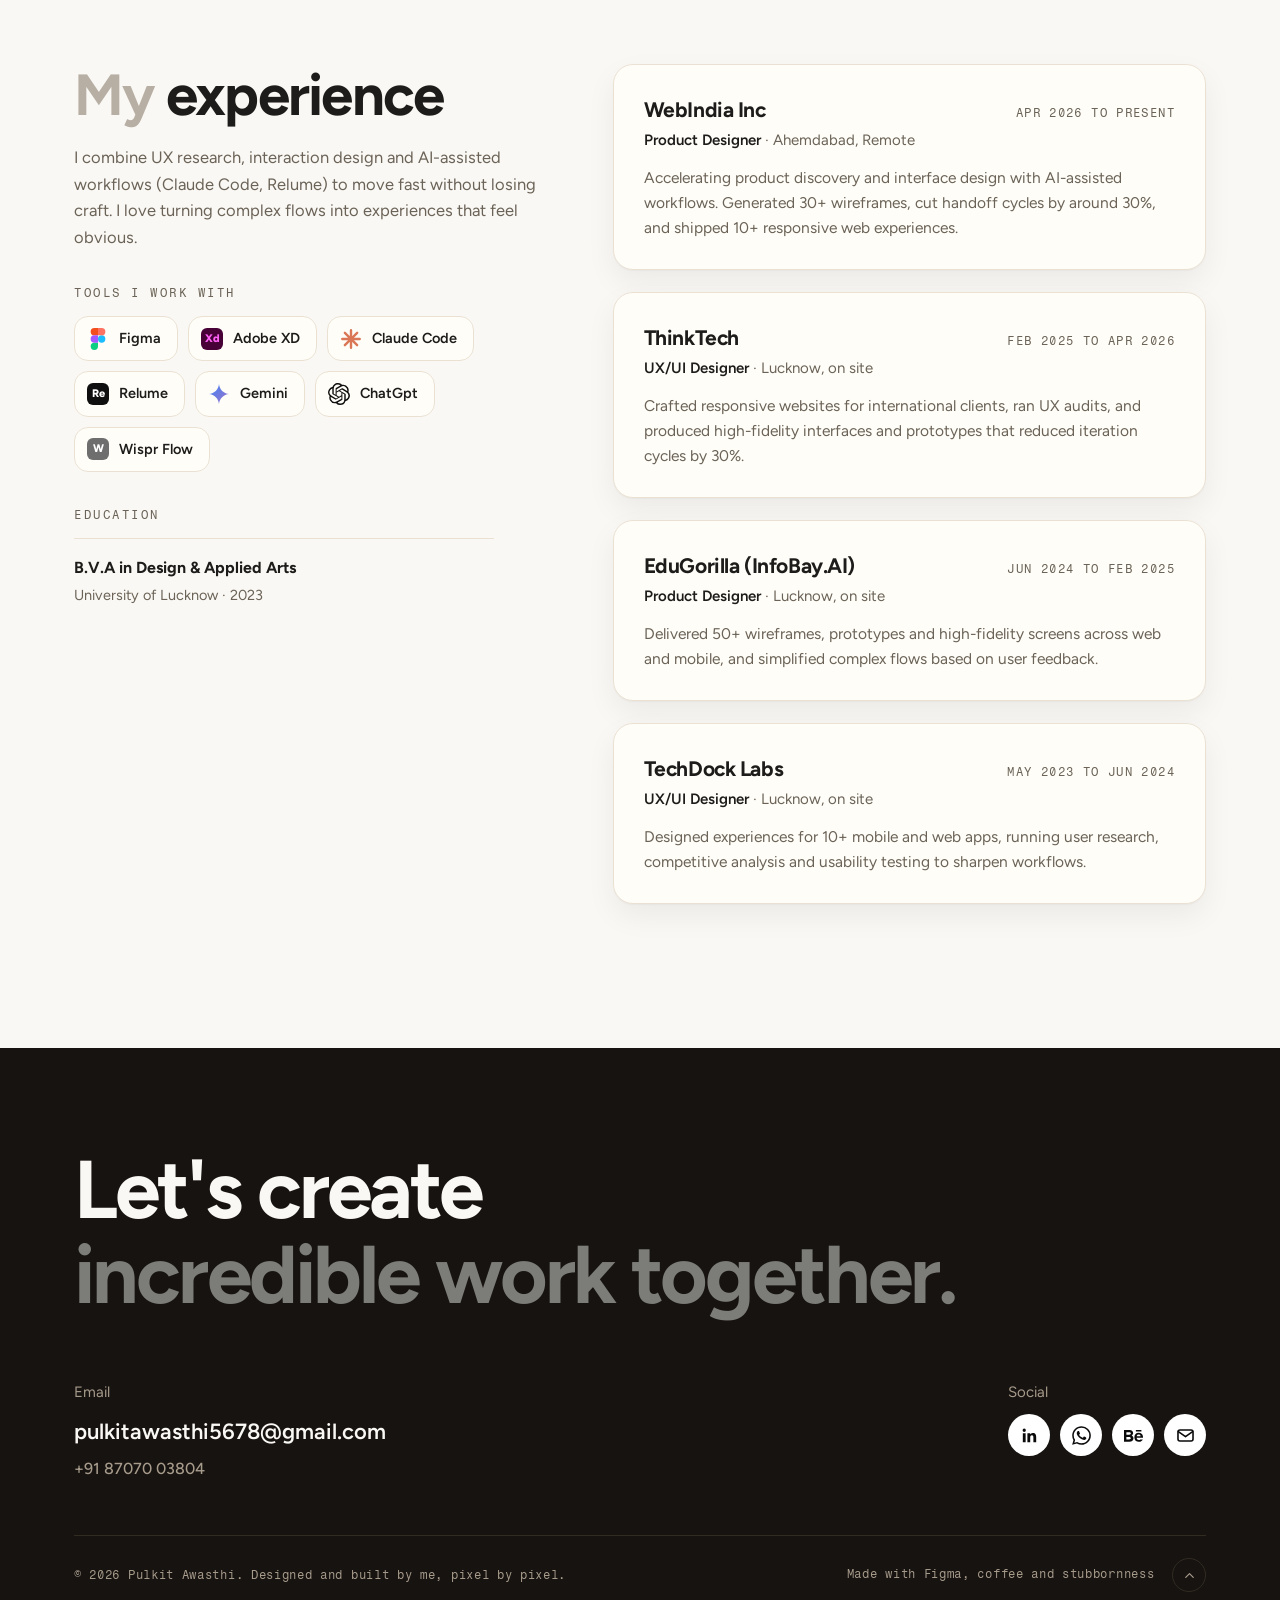
==== commit 11d5aa4c: "Update site content (2026-08-12 19:36)" ====
--- a/index.html
+++ b/index.html
@@ -164,7 +164,7 @@
 
   <script>document.getElementById("yr").textContent = new Date().getFullYear();</script>
   <!-- The ?v= stamp is bumped automatically on each publish, so browsers cache this file until it actually changes. -->
-  <script src="js/projects.js?v=1786543577"></script>
+  <script src="js/projects.js?v=1786543584"></script>
   <script src="js/store.js"></script>
   <script src="js/main.js"></script>
 </body>
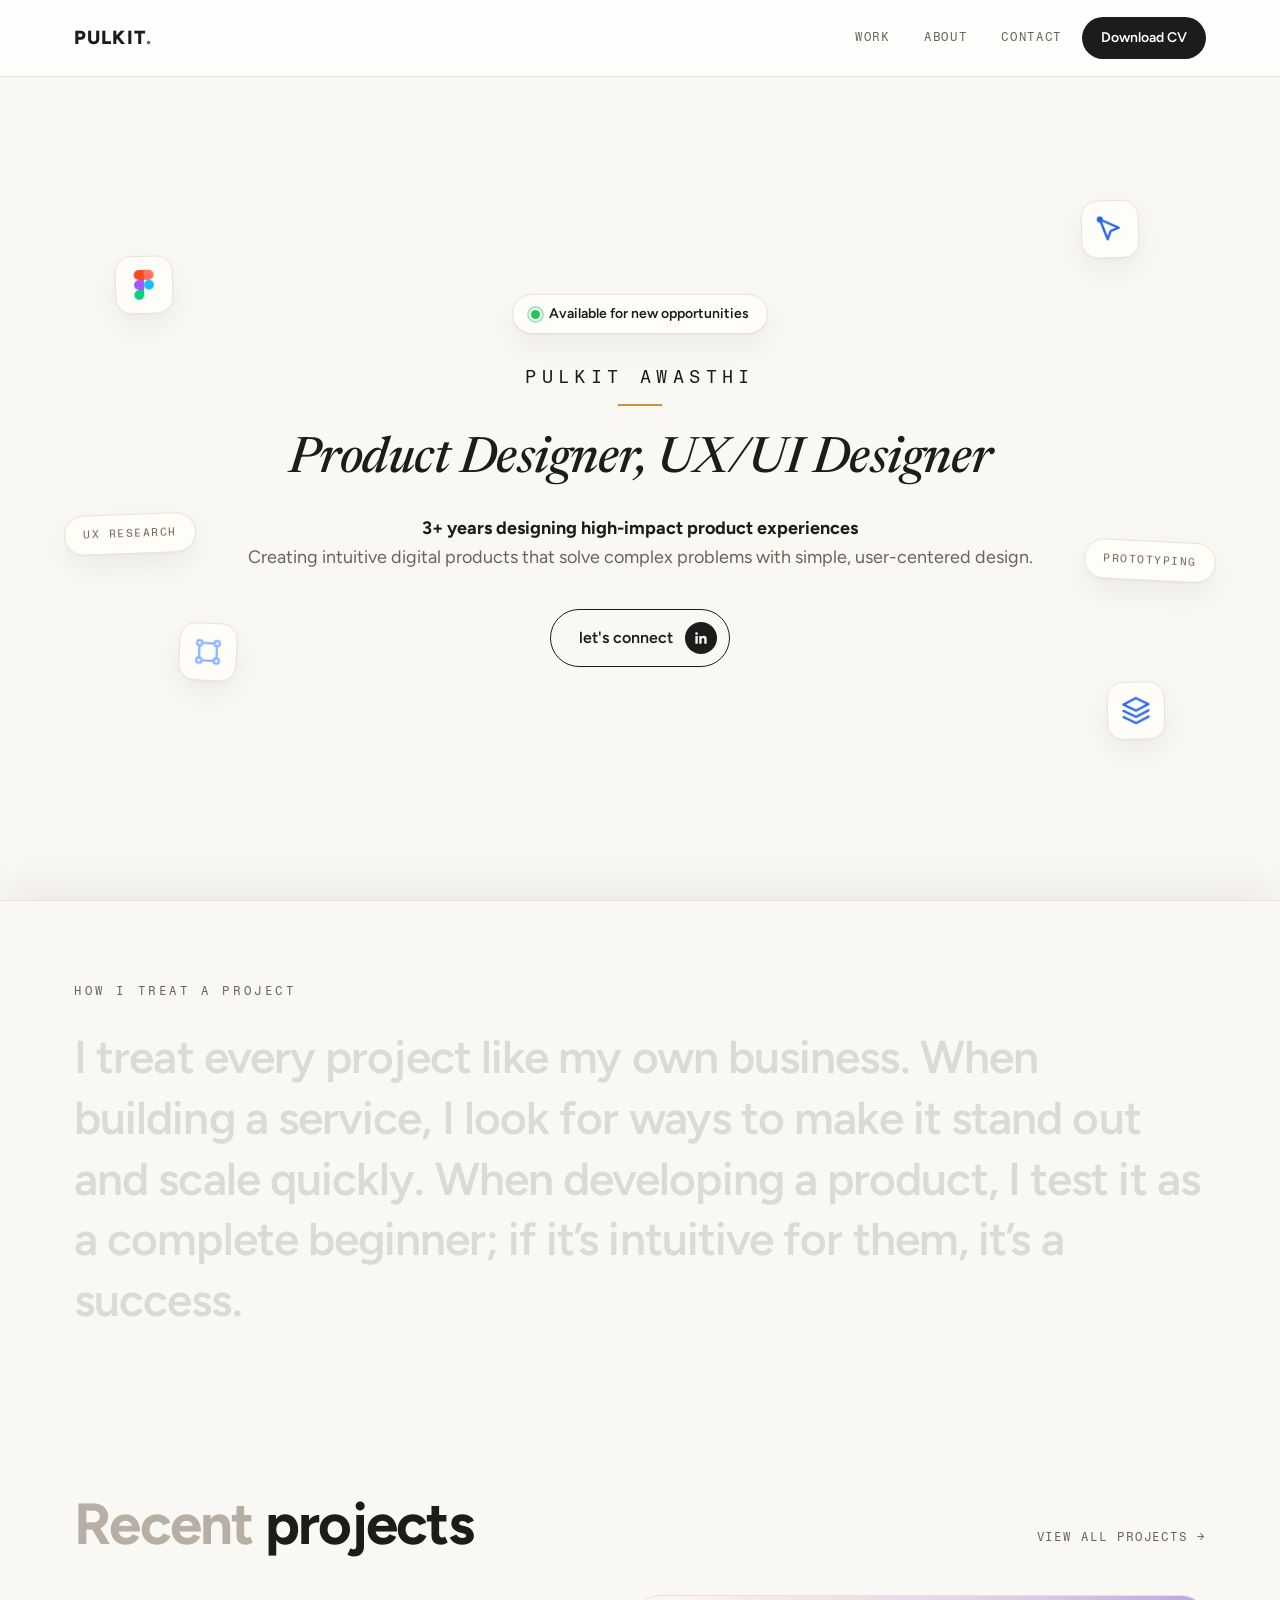
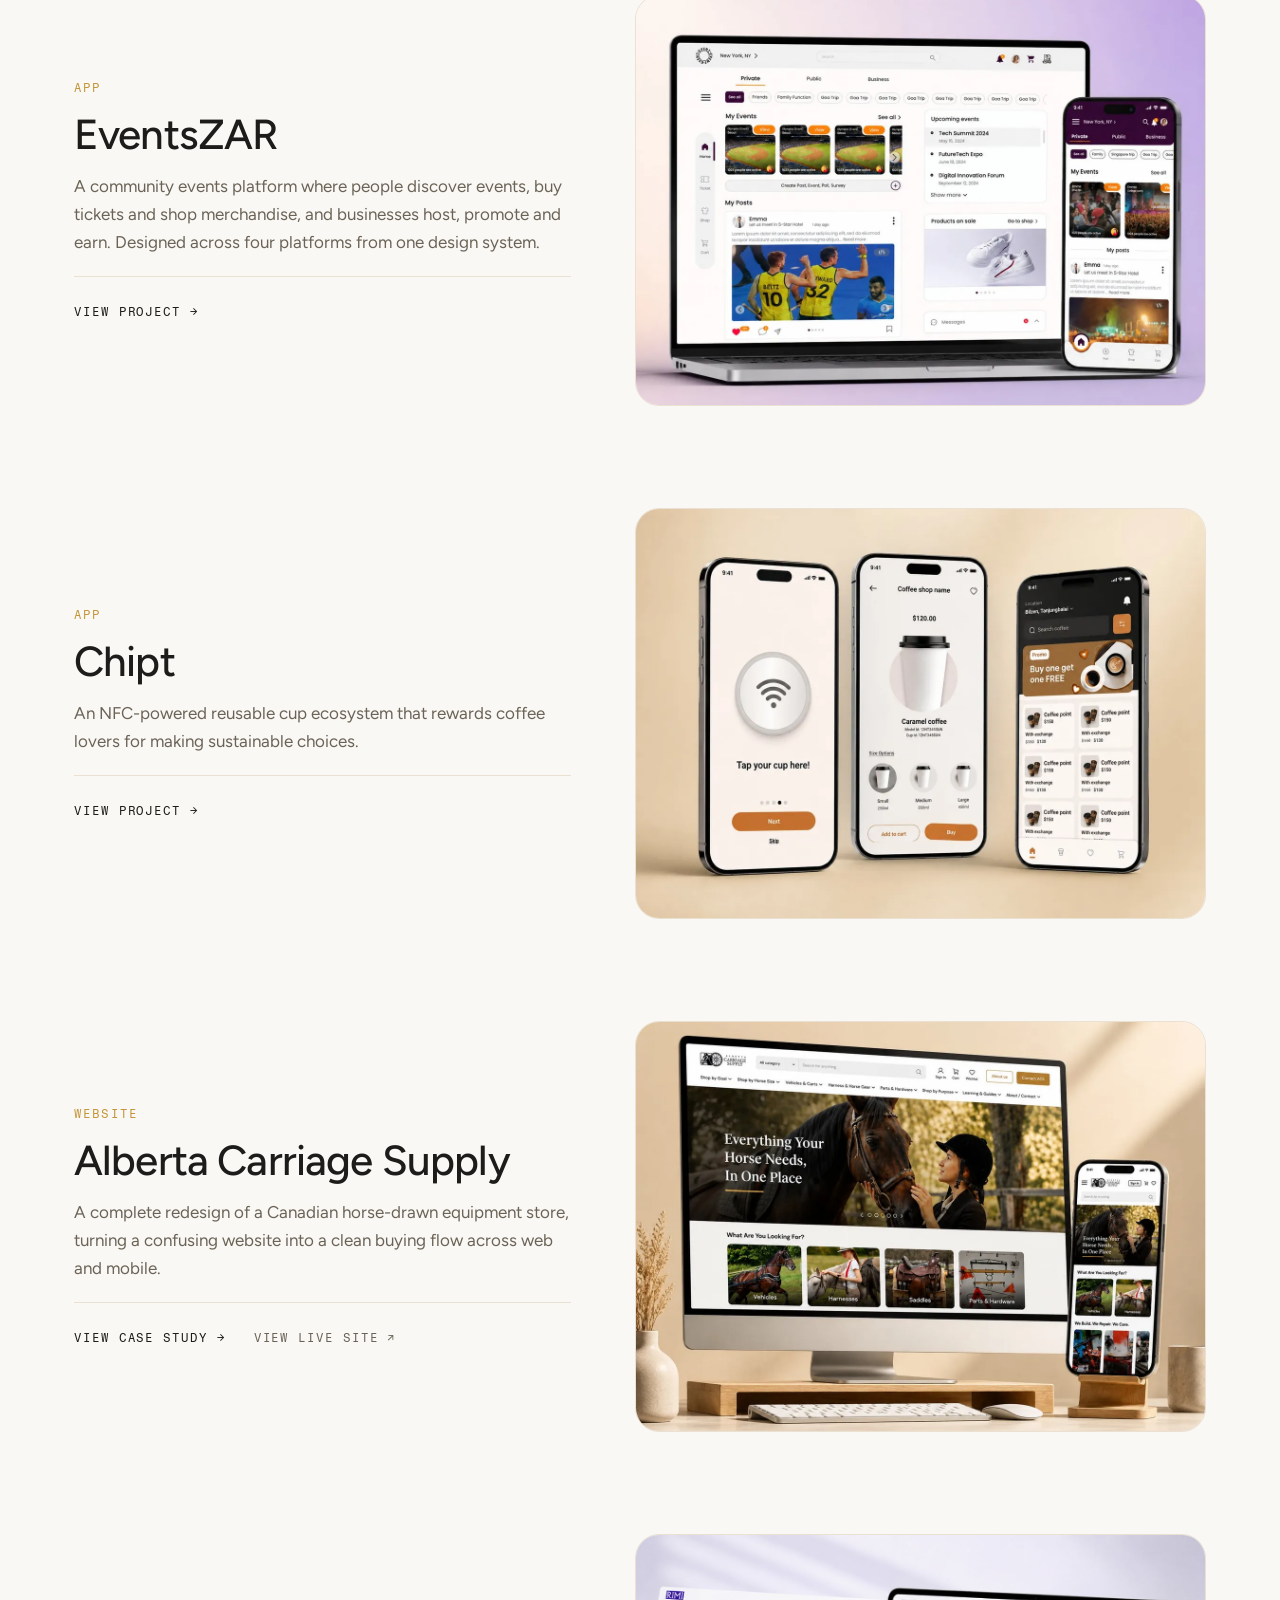
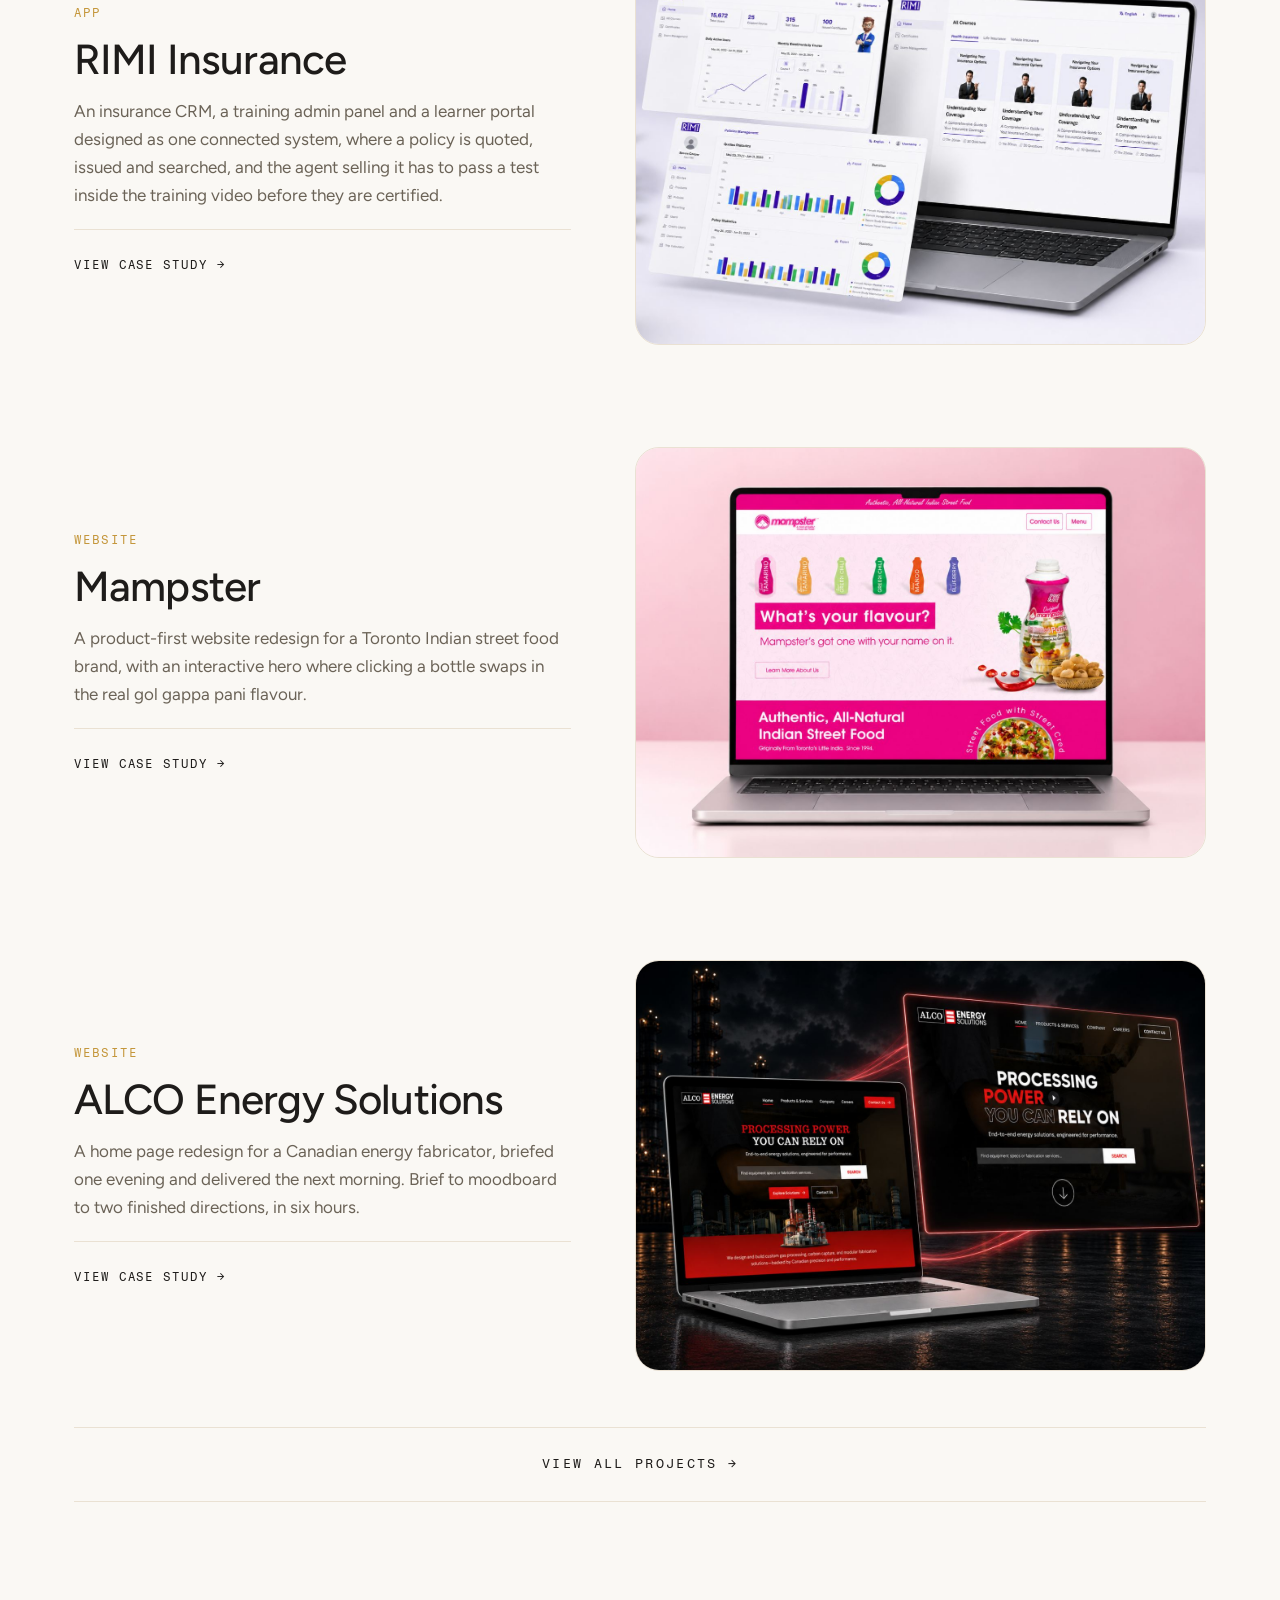
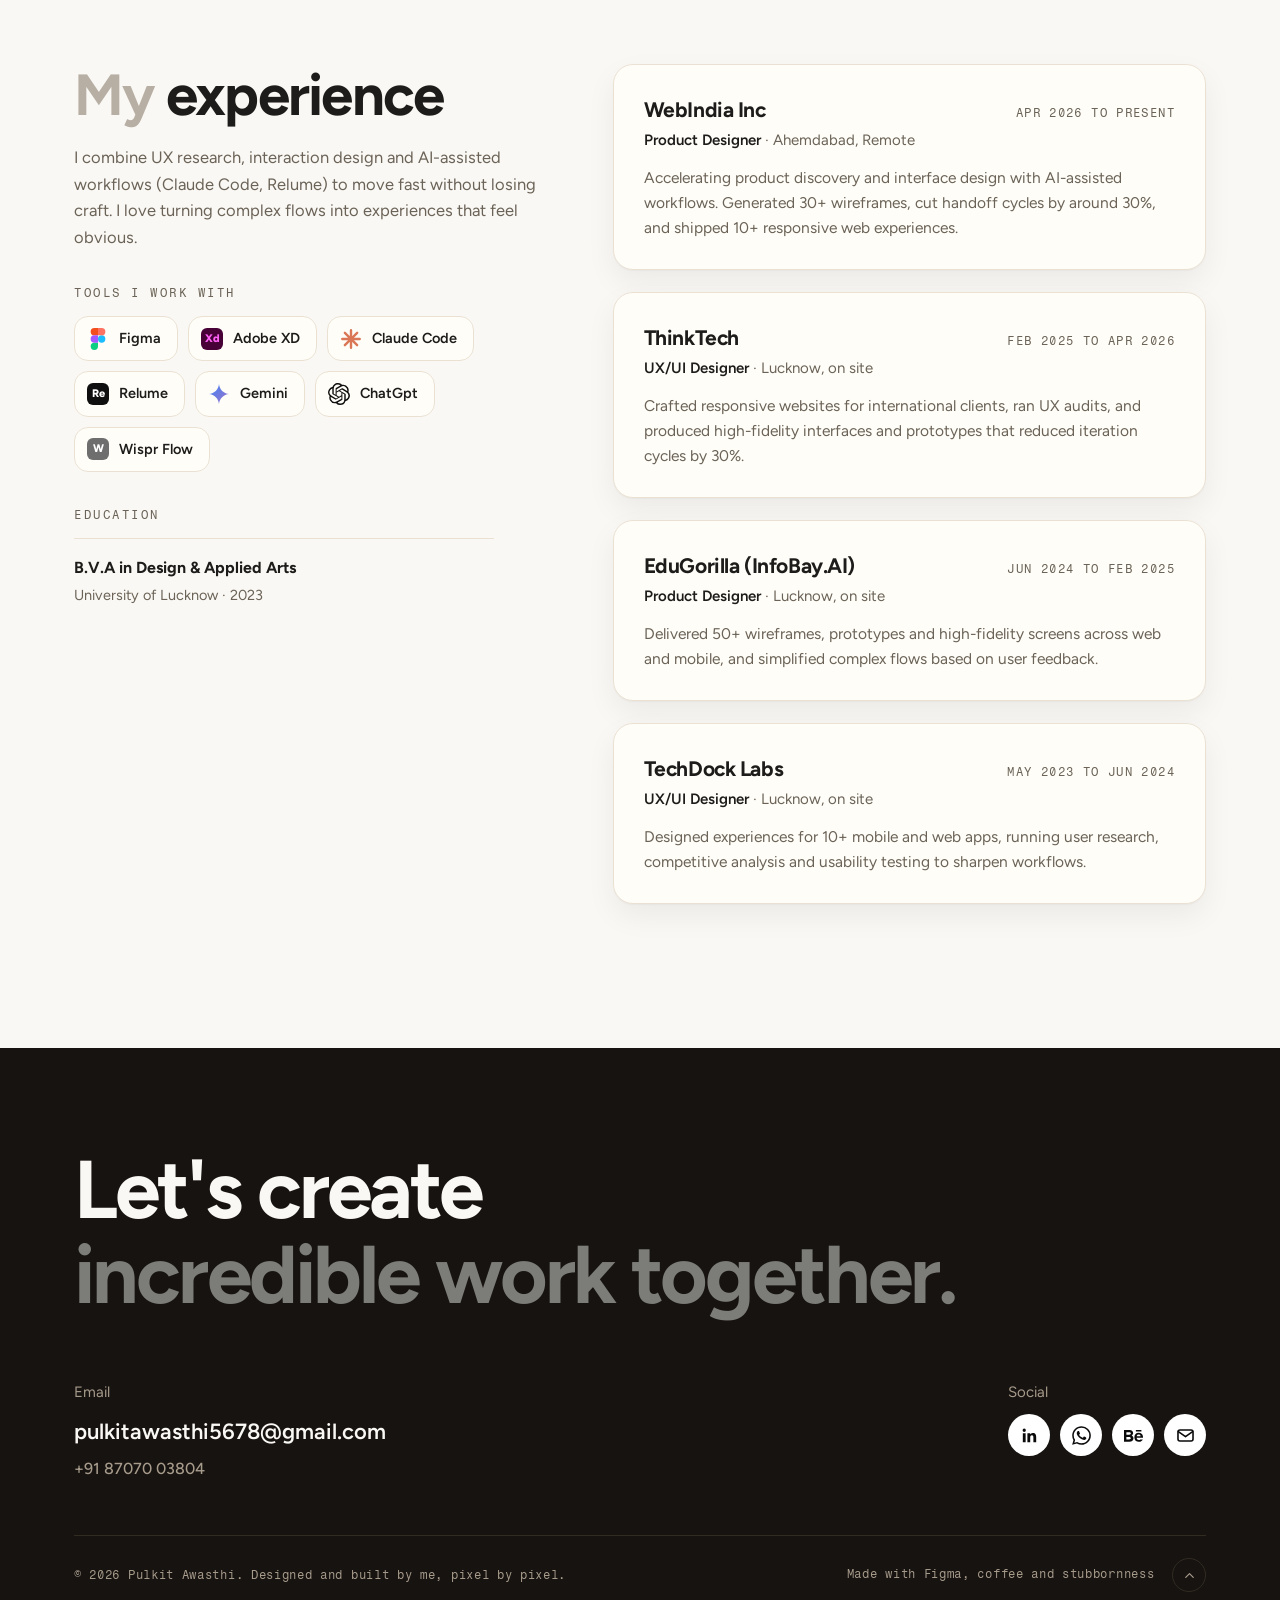
==== commit bd7613f0: "Update site content (2026-08-12 21:58)" ====
--- a/index.html
+++ b/index.html
@@ -164,7 +164,7 @@
 
   <script>document.getElementById("yr").textContent = new Date().getFullYear();</script>
   <!-- The ?v= stamp is bumped automatically on each publish, so browsers cache this file until it actually changes. -->
-  <script src="js/projects.js?v=1786543584"></script>
+  <script src="js/projects.js?v=1786552112"></script>
   <script src="js/store.js"></script>
   <script src="js/main.js"></script>
 </body>
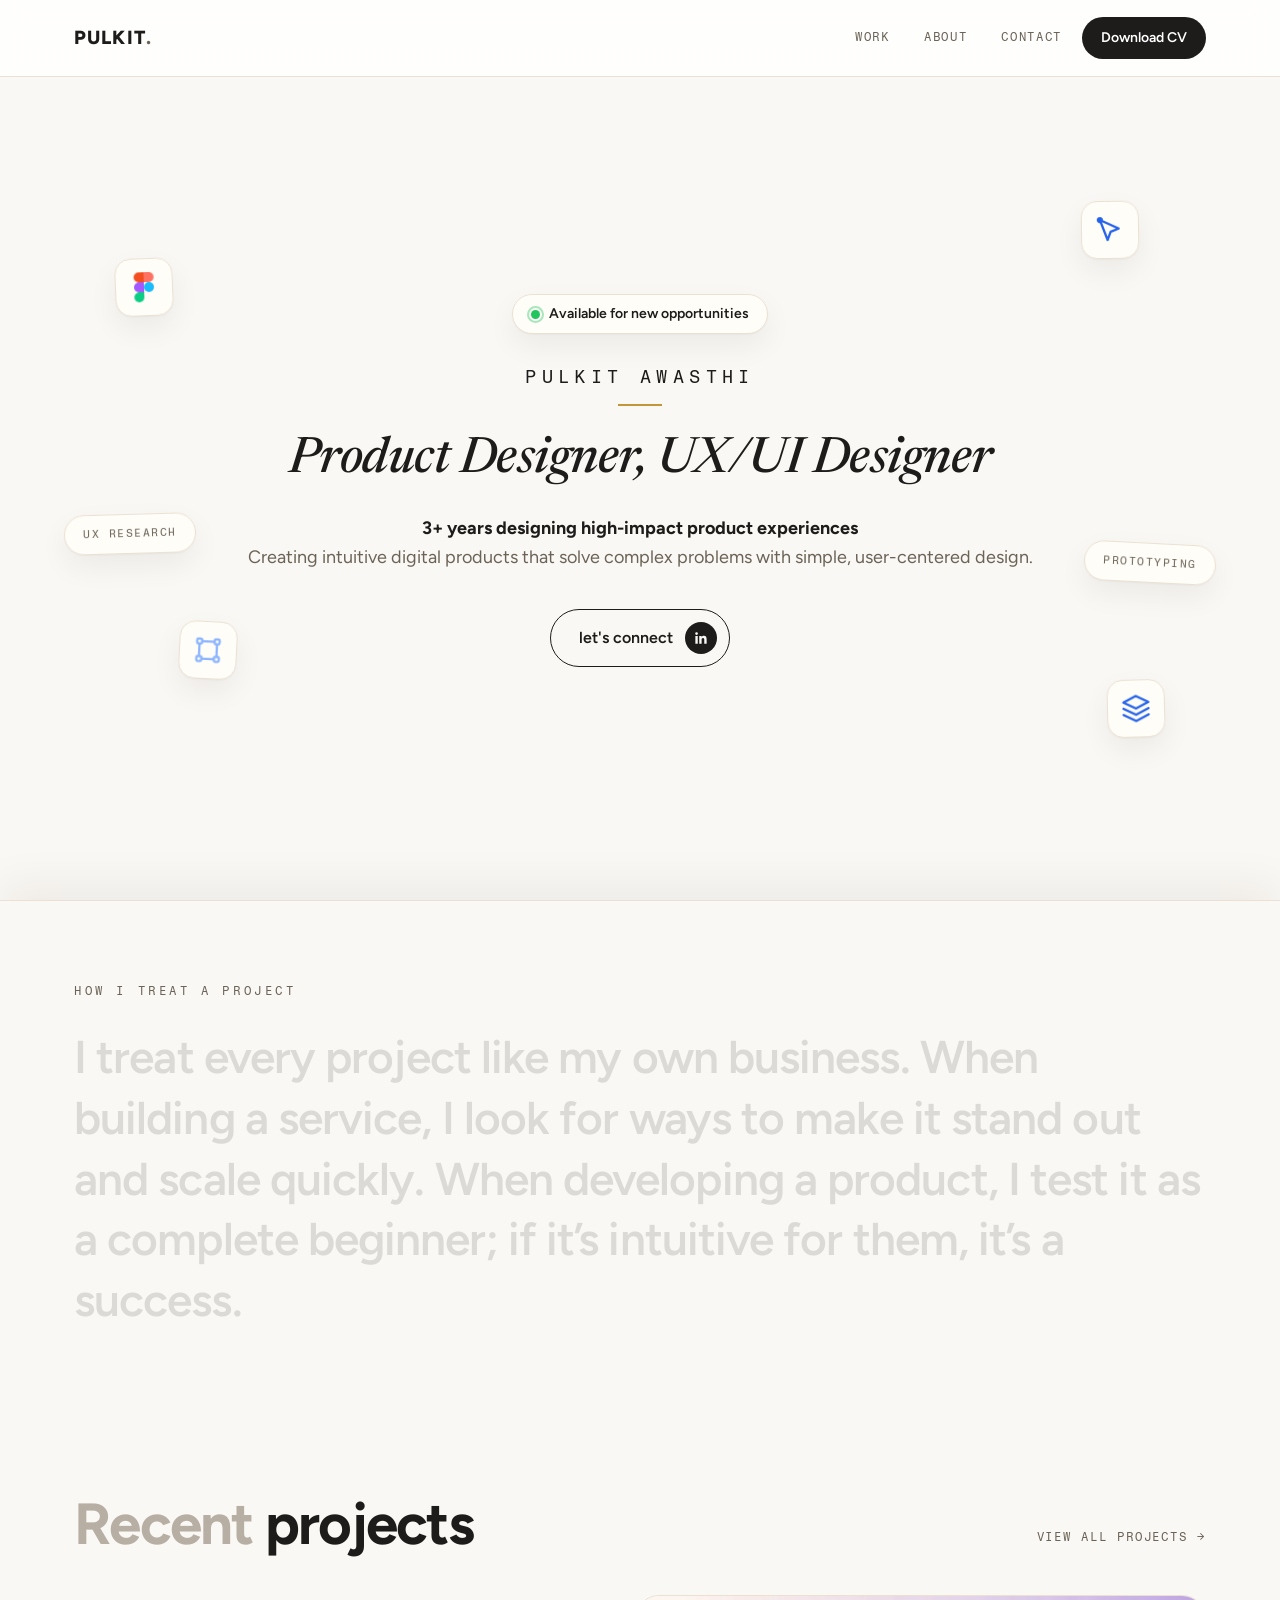
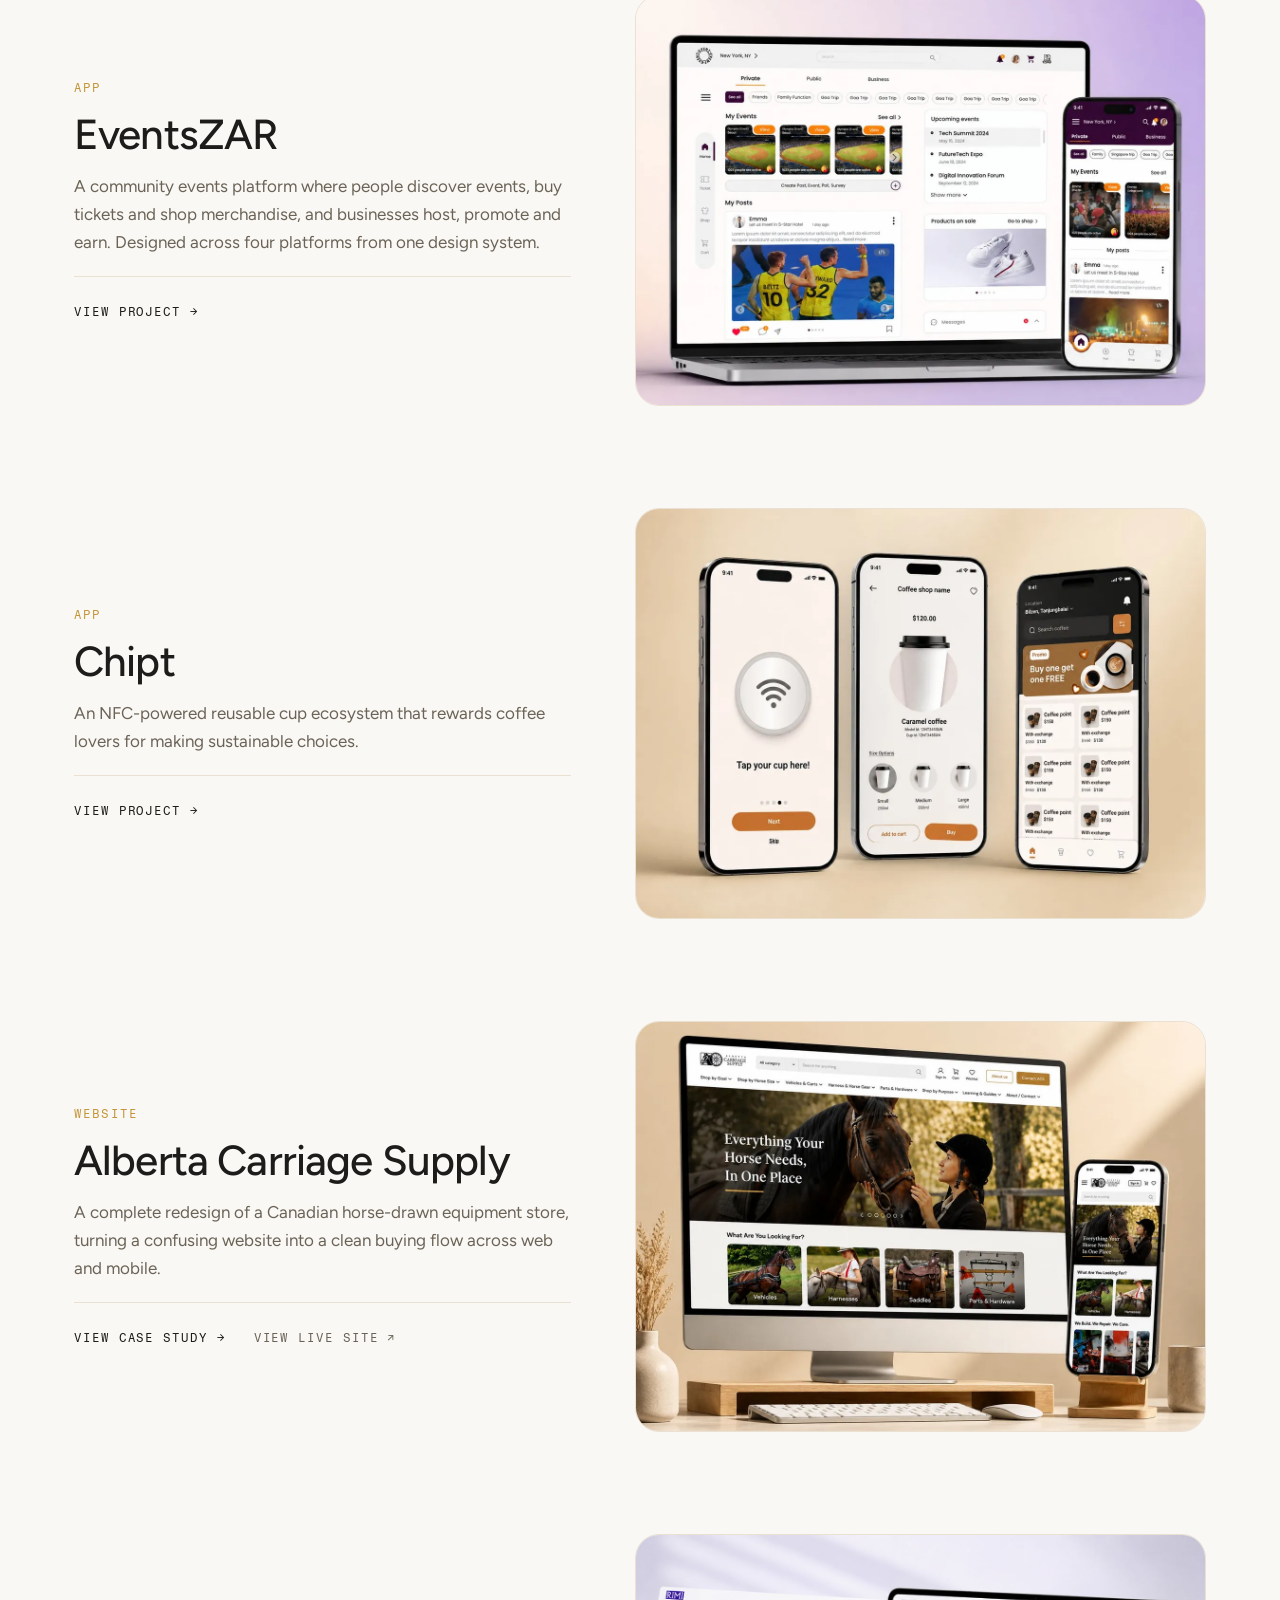
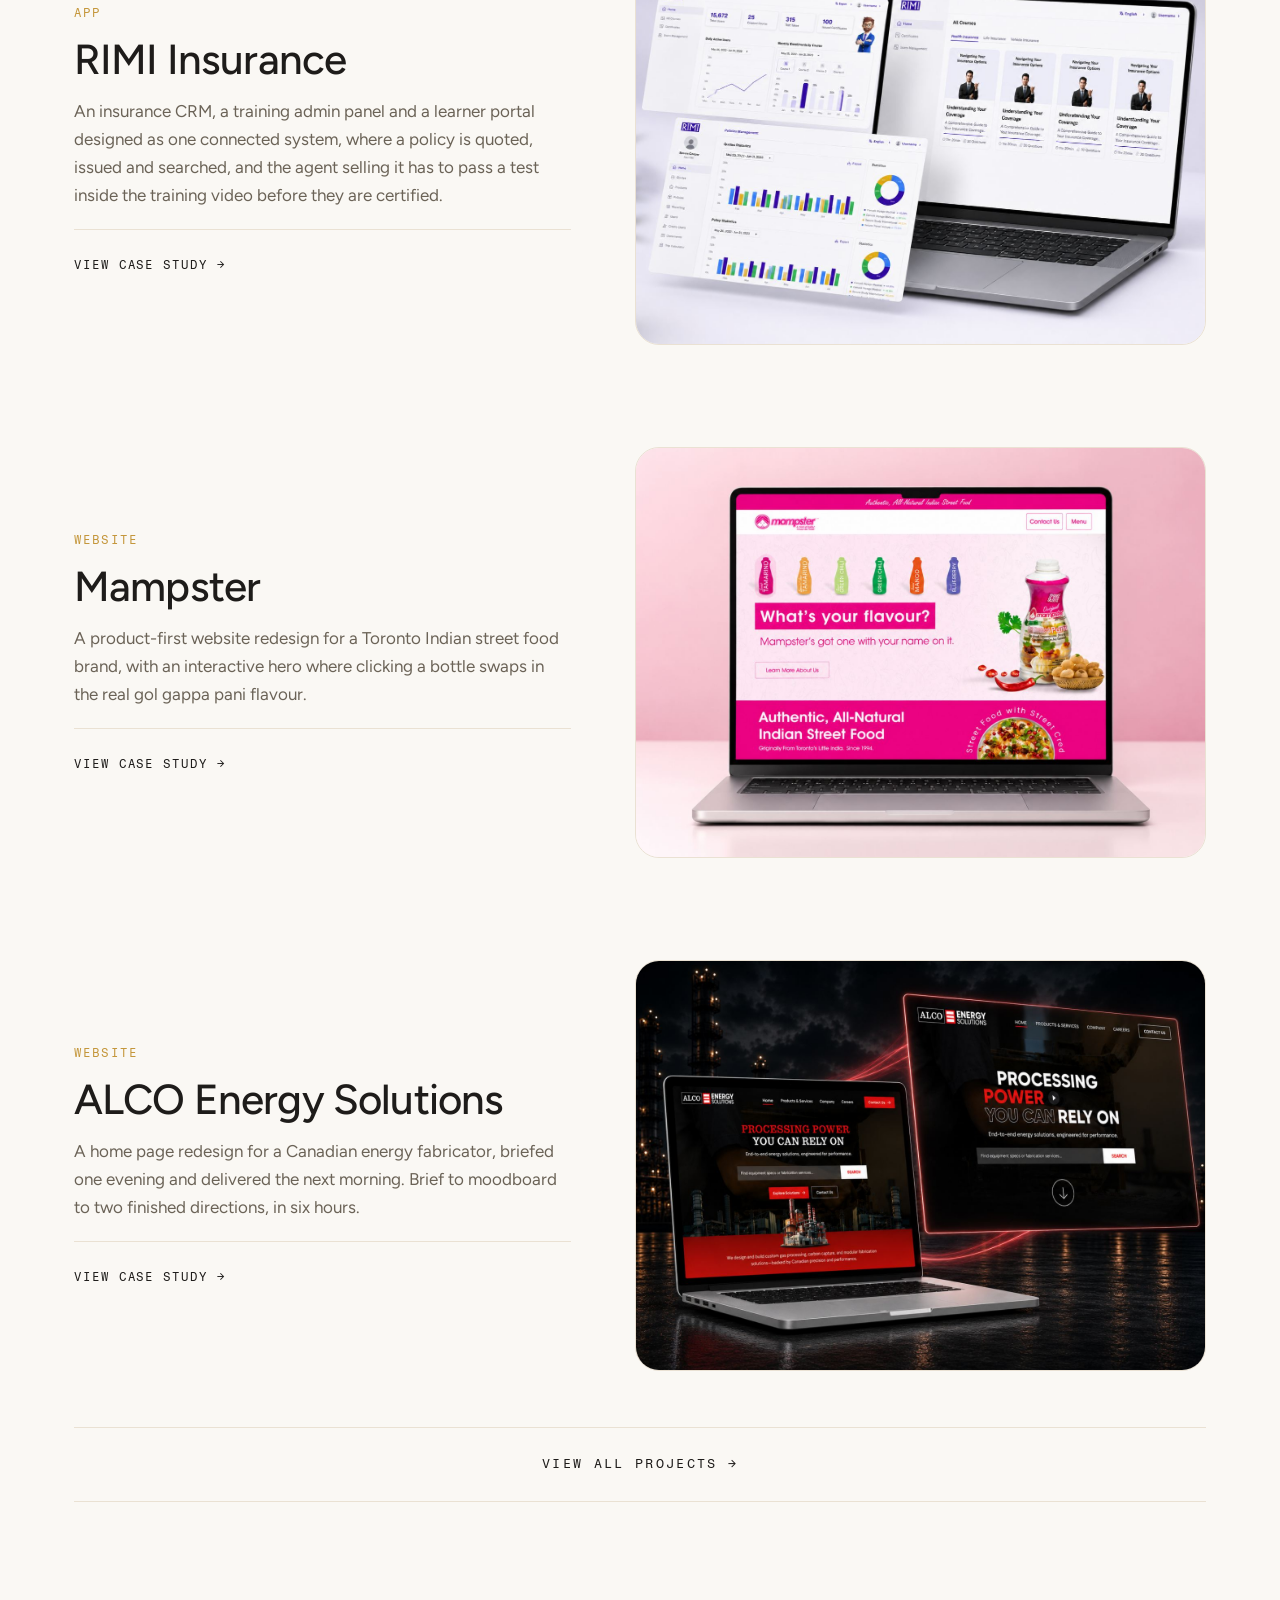
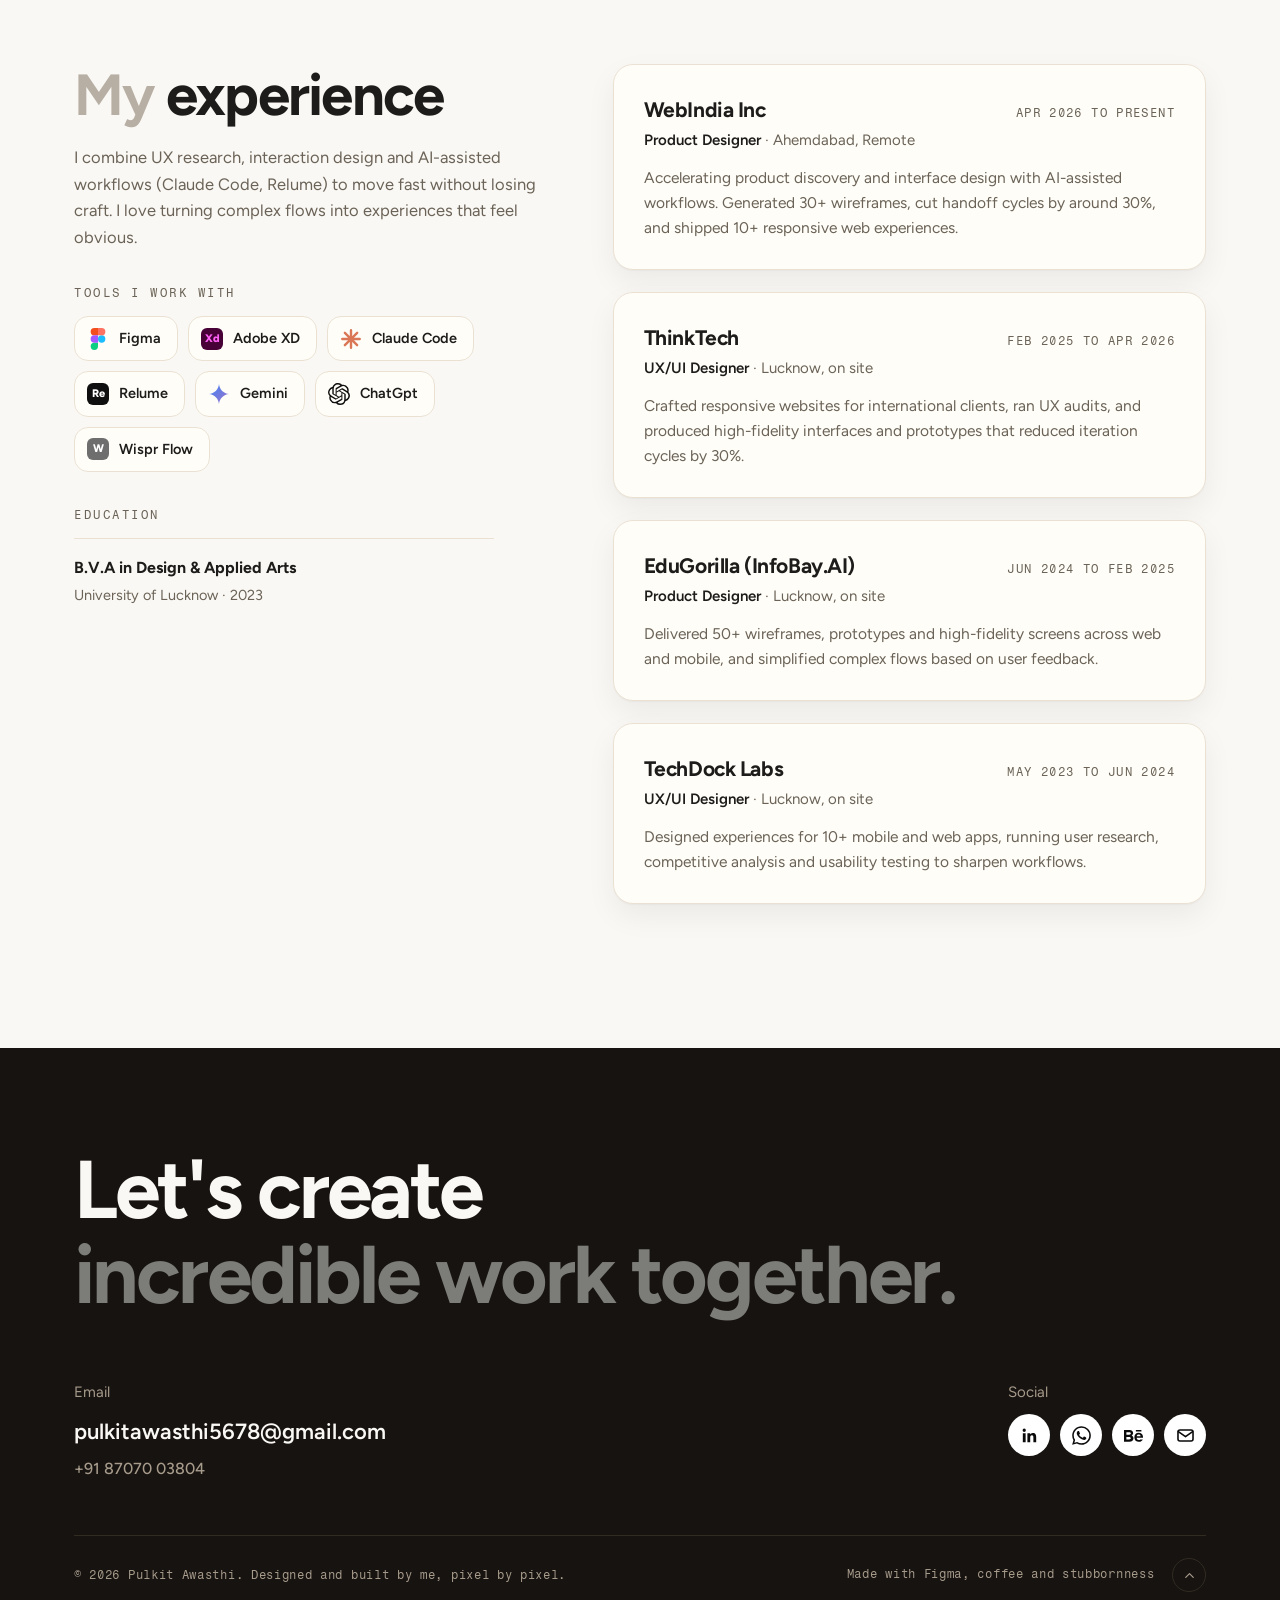
==== commit 14389daa: "Update site content (2026-08-12 21:58)" ====
--- a/index.html
+++ b/index.html
@@ -164,7 +164,7 @@
 
   <script>document.getElementById("yr").textContent = new Date().getFullYear();</script>
   <!-- The ?v= stamp is bumped automatically on each publish, so browsers cache this file until it actually changes. -->
-  <script src="js/projects.js?v=1786552112"></script>
+  <script src="js/projects.js?v=1786552116"></script>
   <script src="js/store.js"></script>
   <script src="js/main.js"></script>
 </body>
